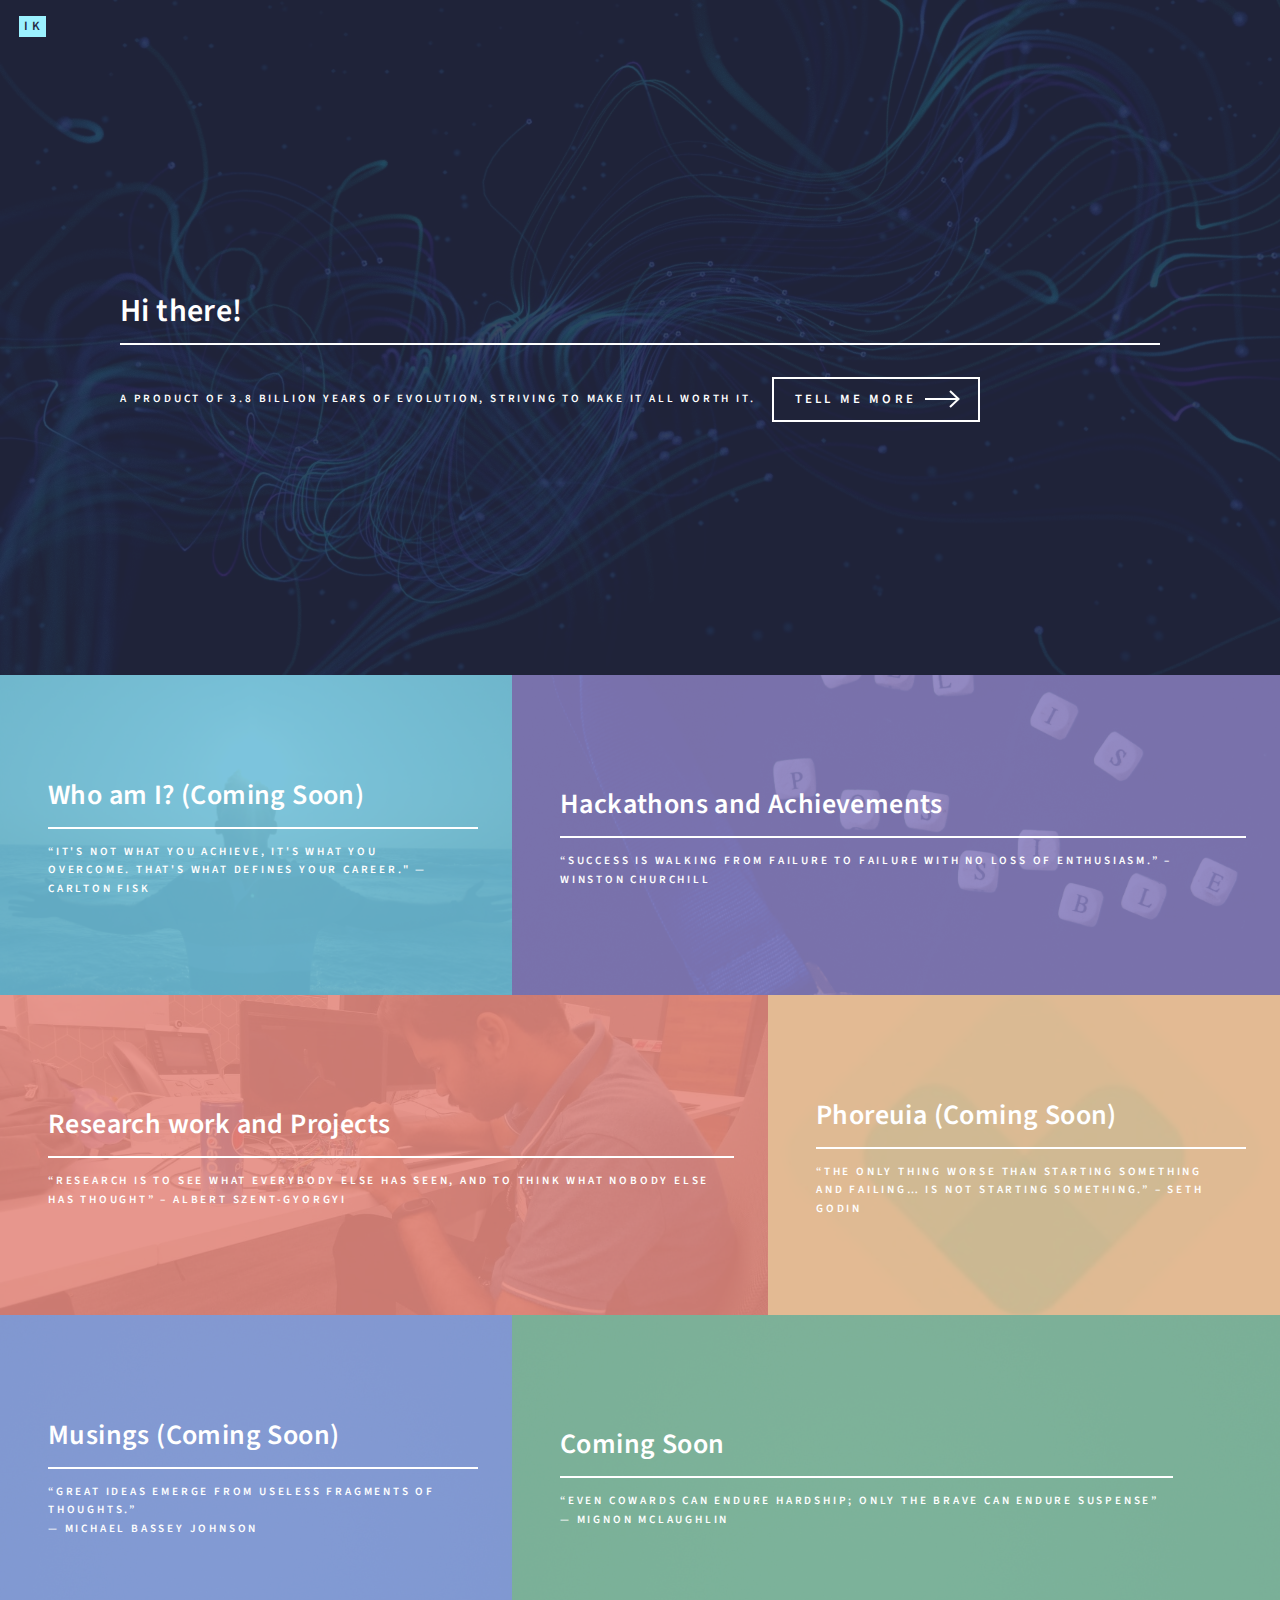
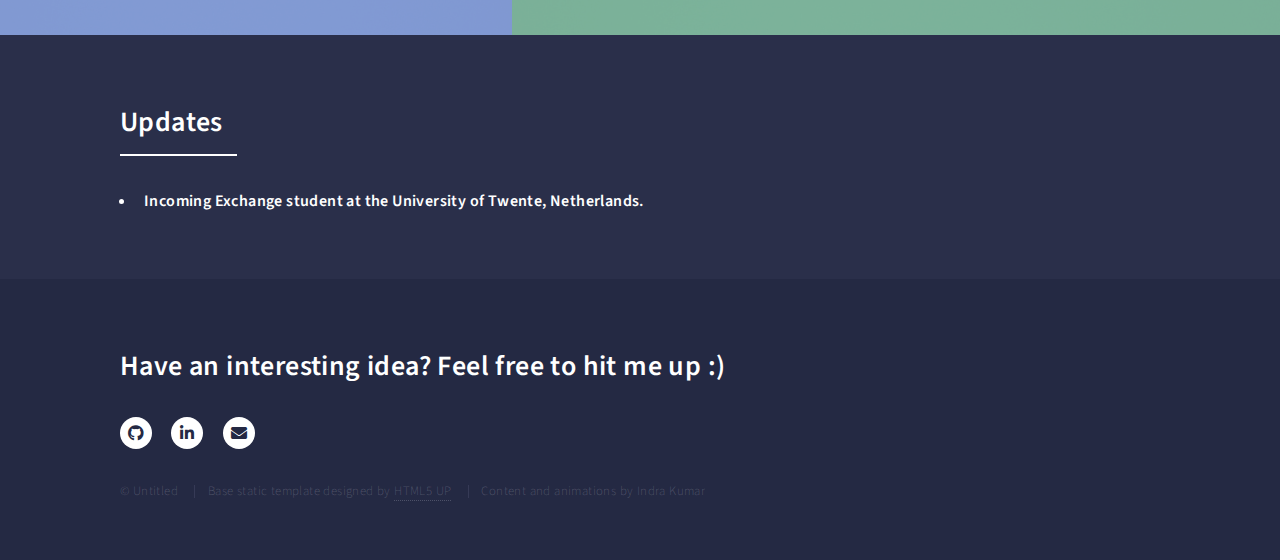
==== index.html @ 72bbc389 "test" ====
<!DOCTYPE HTML>
<!--
	Forty by HTML5 UP
	html5up.net | @ajlkn
	Free for personal and commercial use under the CCA 3.0 license (html5up.net/license)
-->
<html>

<head><!-- Global site tag (gtag.js) - Google Analytics -->
	<script async src="https://www.googletagmanager.com/gtag/js?id=G-6YKSWSK0YE"></script>
	<script>
	  window.dataLayer = window.dataLayer || [];
	  function gtag(){dataLayer.push(arguments);}
	  gtag('js', new Date());
	
	  gtag('config', 'G-6YKSWSK0YE');
	</script>
	<title>Indra Kumar</title>
	<meta charset="utf-8" />
	<meta name="viewport" content="width=device-width, initial-scale=1, user-scalable=no" />
	<link rel="stylesheet" href="assets/css/main.css" />
	<noscript>
		<link rel="stylesheet" href="assets/css/noscript.css" /></noscript>

</head>

<body class="is-preload">


	<!-- Wrapper -->
	<div id="wrapper">

		<!-- Header -->
		<header id="header" class="alt">
			<a href="index.html" class="logo"><strong>IK</strong></a>

		</header>
				<section id="banner" class="major">
					<div class="inner">
						<header class="major"><div>								
							<span class="type" style="font-size: xx-large;"></span>
							<span style="visibility:hidden;">|</span>

						</div>
						</header>
						<div class="content">
<span class="image">
						<img src="images/neural.jpg" alt="" style="  display: block;
  margin-left: auto;
  margin-right: auto;
  width: 50%;" />
					</span>
							<p>A product of 3.8 billion years of evolution, striving to make it all worth it.</p>
							<ul class="actions">
								<li><a href="#one" class="button next scrolly">Tell me more</a></li>
							</ul>
						</div>
					</div>
				</section>

		<!-- Main -->
		<div id="main">

			<!-- One -->
			<section id="one" class="tiles">
				<article>
					<span class="image">
						<img src="images/who.jpg" alt="" />
					</span>
					<header class="major">
						<h3><a href="" class="link">Who am I? (Coming Soon)</a></h3>
						<p> “It's not what you achieve, it's what you overcome. That's what defines your career." —
							Carlton Fisk</p>
					</header>
				</article>
		
				<article>
					<span class="image">
						<img src="images/hackathons.jpg" alt="" />
					</span>
					<header class="major">
						<h3><a href="hackathons.html" class="link">Hackathons and Achievements</a></h3>
						<p>“Success is walking from failure to failure with no loss of enthusiasm.” – Winston Churchill</p>
					</header>
				</article>
				<article>
					<span class="image">
						<img src="images/project.jpg" alt="" />
					</span>
					<header class="major">
						<h3><a href="research.html" class="link">Research work and Projects</a></h3>
						<p>“Research is to see what everybody else has seen, and to think what nobody else has thought”
							– Albert Szent-Gyorgyi </p>
					</header>
				</article>
				<article>
					<span class="image">
						<img src="images/phoreuia.jpg" alt="" />
					</span>
					<header class="major">
						<h3><a href="" class="link">Phoreuia (Coming Soon)</a></h3>
						<p>“The only thing worse than starting something and failing… is not starting something.” – Seth
							Godin</p>
					</header>
				</article>
				<article>
					<span class="image">
						<img src="images/pic06.jpg" alt="" />
					</span>
					<header class="major">
						<h3><a href="" class="link">Musings (Coming Soon)</a></h3>
						<p>“Great ideas emerge from useless fragments of thoughts.”
							<br> ― Michael Bassey Johnson</p>
					</header>
				</article>
				<article>
					<span class="image">
						<img src="images/pic06.jpg" alt="" />
					</span>
					<header class="major">
						<h3><a href="" class="link">Coming Soon</a></h3>
						<p>“Even cowards can endure hardship; only the brave can endure suspense”
							<br> ― Mignon McLaughlin</p>
					</header>
				</article>
			</section>

			<!-- Two -->
			<section id="two">
				<div class="inner">
					<header class="major">
						<h2>Updates</h2>
					</header>
					<ul>
<li> <b>Incoming Exchange student at the University of Twente, Netherlands.</b></li>
</ul>
					
				</div>
			</section>

		</div>

		<footer id="footer">

			<div class="inner">
				<h2>Have an interesting idea? Feel free to hit me up :)</h2>

				<ul class="icons">
					<li><a href="https://github.com/Indra24710" class="icon brands alt fa-github"><span
								class="label">GitHub</span></a></li>
					<li><a href="https://www.linkedin.com/in/indra-kumar-97a16b171"
							class="icon brands alt fa-linkedin-in"><span class="label">LinkedIn</span></a></li>
					<li><a href="mailto: indra.kumar.v.11@gmail.com"
						class="icon solid alt fa-envelope"><span class="label">Mail</span></a></li>
				</ul>
				<ul class="copyright">
					<li>&copy; Untitled</li>
					<li>Base static template designed by <a href="https://html5up.net/forty">HTML5 UP</a></li>
					<li>Content and animations by Indra Kumar</li>
				</ul>
			</div>
		</footer>
	</div>

	<!-- Scripts -->
	<script src="assets/js/jquery.min.js"></script>
	<script src="assets/js/jquery.scrolly.min.js"></script>
	<script src="assets/js/jquery.scrollex.min.js"></script>
	<script src="assets/js/browser.min.js"></script>
	<script src="assets/js/breakpoints.min.js"></script>
	<script src="assets/js/util.js"></script>
	<script src="assets/js/main.js"></script>
	<script src="typed.js-master/lib/typed.js"></script>
	<script>
		var typed = new Typed('.type', {
			strings: ['Hi there!', 'I am Indra Kumar','Welcome to my little corner on the internet'],
			typeSpeed: 50,
			backSpeed: 50,
			loop: true,
			loopCount: Infinity,
			smartBackspace: true,
			startDelay: 0,
			showCursor: false





		});
	</script>

</body>

</html>
---- assets/css/main.css ----
@import url(fontawesome-all.min.css);
@import url("https://fonts.googleapis.com/css?family=Source+Sans+Pro:300,300italic,600,600italic");

/*
	Forty by HTML5 UP
	html5up.net | @ajlkn
	Free for personal and commercial use under the CCA 3.0 license (html5up.net/license)
*/

html, body, div, span, applet, object,
iframe, h1, h2, h3, h4, h5, h6, p, blockquote,
pre, a, abbr, acronym, address, big, cite,
code, del, dfn, em, img, ins, kbd, q, s, samp,
small, strike, strong, sub, sup, tt, var, b,
u, i, center, dl, dt, dd, ol, ul, li, fieldset,
form, label, legend, table, caption, tbody,
tfoot, thead, tr, th, td, article, aside,
canvas, details, embed, figure, figcaption,
footer, header, hgroup, menu, nav, output, ruby,
section, summary, time, mark, audio, video {
	margin: 0;
	padding: 0;
	border: 0;
	font-size: 100%;
	font: inherit;
	vertical-align: baseline;}

article, aside, details, figcaption, figure,
footer, header, hgroup, menu, nav, section {
	display: block;}

body {
	line-height: 1;
}

ol, ul {
	list-style: none;
}

blockquote, q {
	quotes: none;
}

	blockquote:before, blockquote:after, q:before, q:after {
		content: '';
		content: none;
	}

table {
	border-collapse: collapse;
	border-spacing: 0;
}

body {
	-webkit-text-size-adjust: none;
}

mark {
	background-color: transparent;
	color: inherit;
}

input::-moz-focus-inner {
	border: 0;
	padding: 0;
}

input, select, textarea {
	-moz-appearance: none;
	-webkit-appearance: none;
	-ms-appearance: none;
	appearance: none;
}

/* Basic */

	@-ms-viewport {
		width: device-width;
	}

	body {
		-ms-overflow-style: scrollbar;
	}

	@media screen and (max-width: 480px) {

		html, body {
			min-width: 320px;
		}

	}

	html {
		box-sizing: border-box;
	}

	*, *:before, *:after {
		box-sizing: inherit;
	}

	body {
		background: #242943;
	}

		body.is-preload *, body.is-preload *:before, body.is-preload *:after {
			-moz-animation: none !important;
			-webkit-animation: none !important;
			-ms-animation: none !important;
			animation: none !important;
			-moz-transition: none !important;
			-webkit-transition: none !important;
			-ms-transition: none !important;
			transition: none !important;
		}

/* Type */

	body, input, select, textarea {
		color: #ffffff;
		font-family: "Source Sans Pro", Helvetica, sans-serif;
		font-size: 17pt;
		font-weight: 300;
		letter-spacing: 0.025em;
		line-height: 1.65;
	}

		@media screen and (max-width: 1680px) {

			body, input, select, textarea {
				font-size: 14pt;
			}

		}

		@media screen and (max-width: 1280px) {

			body, input, select, textarea {
				font-size: 12pt;
			}

		}

		@media screen and (max-width: 360px) {

			body, input, select, textarea {
				font-size: 11pt;
			}

		}

	a {
		-moz-transition: color 0.2s ease-in-out, border-bottom-color 0.2s ease-in-out;
		-webkit-transition: color 0.2s ease-in-out, border-bottom-color 0.2s ease-in-out;
		-ms-transition: color 0.2s ease-in-out, border-bottom-color 0.2s ease-in-out;
		transition: color 0.2s ease-in-out, border-bottom-color 0.2s ease-in-out;
		border-bottom: dotted 1px;
		color: inherit;
		text-decoration: none;
	}

		a:hover {
			border-bottom-color: transparent;
			color: #9bf1ff !important;
		}

		a:active {
			color: #53e3fb !important;
		}

	strong, b {
		color: #ffffff;
		font-weight: 600;
	}

	em, i {
		font-style: italic;
	}

	p {
		margin: 0 0 2em 0;
	}

	h1, h2, h3, h4, h5, h6,span{
		color: #ffffff;
		font-weight: 600;
		line-height: 1.65;
		margin: 0 0 1em 0;
	}

		h1 a, h2 a, h3 a, h4 a, h5 a, h6 a {
			color: inherit;
			border-bottom: 0;
		}

	h1 {
		font-size: 2.5em;
	}

	h2 {
		font-size: 1.75em;
	}

	h3 {
		font-size: 1.35em;
	}

	h4 {
		font-size: 1.1em;
	}

	h5 {
		font-size: 0.9em;
	}

	h6 {
		font-size: 0.7em;
	}

	@media screen and (max-width: 736px) {

		h1 {
			font-size: 2em;
		}

		h2 {
			font-size: 1.5em;
		}

		h3 {
			font-size: 1.25em;
		}

	}

	sub {
		font-size: 0.8em;
		position: relative;
		top: 0.5em;
	}

	sup {
		font-size: 0.8em;
		position: relative;
		top: -0.5em;
	}

	blockquote {
		border-left: solid 4px rgba(212, 212, 255, 0.1);
		font-style: italic;
		margin: 0 0 2em 0;
		padding: 0.5em 0 0.5em 2em;
	}

	code {
		background: rgba(212, 212, 255, 0.035);
		font-family: "Courier New", monospace;
		font-size: 0.9em;
		margin: 0 0.25em;
		padding: 0.25em 0.65em;
	}

	pre {
		-webkit-overflow-scrolling: touch;
		font-family: "Courier New", monospace;
		font-size: 0.9em;
		margin: 0 0 2em 0;
	}

		pre code {
			display: block;
			line-height: 1.75;
			padding: 1em 1.5em;
			overflow-x: auto;
		}

	hr {
		border: 0;
		border-bottom: solid 1px rgba(212, 212, 255, 0.1);
		margin: 2em 0;
	}

		hr.major {
			margin: 3em 0;
		}

	.align-left {
		text-align: left;
	}

	.align-center {
		text-align: center;
	}

	.align-right {
		text-align: right;
	}

/* Row */

	.row {
		display: flex;
		flex-wrap: wrap;
		box-sizing: border-box;
		align-items: stretch;
	}

		.row > * {
			box-sizing: border-box;
		}

		.row.gtr-uniform > * > :last-child {
			margin-bottom: 0;
		}

		.row.aln-left {
			justify-content: flex-start;
		}

		.row.aln-center {
			justify-content: center;
		}

		.row.aln-right {
			justify-content: flex-end;
		}

		.row.aln-top {
			align-items: flex-start;
		}

		.row.aln-middle {
			align-items: center;
		}

		.row.aln-bottom {
			align-items: flex-end;
		}

		.row > .imp {
			order: -1;
		}

		.row > .col-1 {
			width: 8.33333%;
		}

		.row > .off-1 {
			margin-left: 8.33333%;
		}

		.row > .col-2 {
			width: 16.66667%;
		}

		.row > .off-2 {
			margin-left: 16.66667%;
		}

		.row > .col-3 {
			width: 25%;
		}

		.row > .off-3 {
			margin-left: 25%;
		}

		.row > .col-4 {
			width: 33.33333%;
		}

		.row > .off-4 {
			margin-left: 33.33333%;
		}

		.row > .col-5 {
			width: 41.66667%;
		}

		.row > .off-5 {
			margin-left: 41.66667%;
		}

		.row > .col-6 {
			width: 50%;
		}

		.row > .off-6 {
			margin-left: 50%;
		}

		.row > .col-7 {
			width: 58.33333%;
		}

		.row > .off-7 {
			margin-left: 58.33333%;
		}

		.row > .col-8 {
			width: 66.66667%;
		}

		.row > .off-8 {
			margin-left: 66.66667%;
		}

		.row > .col-9 {
			width: 75%;
		}

		.row > .off-9 {
			margin-left: 75%;
		}

		.row > .col-10 {
			width: 83.33333%;
		}

		.row > .off-10 {
			margin-left: 83.33333%;
		}

		.row > .col-11 {
			width: 91.66667%;
		}

		.row > .off-11 {
			margin-left: 91.66667%;
		}

		.row > .col-12 {
			width: 100%;
		}

		.row > .off-12 {
			margin-left: 100%;
		}

		.row.gtr-0 {
			margin-top: 0;
			margin-left: 0em;
		}

			.row.gtr-0 > * {
				padding: 0 0 0 0em;
			}

			.row.gtr-0.gtr-uniform {
				margin-top: 0em;
			}

				.row.gtr-0.gtr-uniform > * {
					padding-top: 0em;
				}

		.row.gtr-25 {
			margin-top: 0;
			margin-left: -0.5em;
		}

			.row.gtr-25 > * {
				padding: 0 0 0 0.5em;
			}

			.row.gtr-25.gtr-uniform {
				margin-top: -0.5em;
			}

				.row.gtr-25.gtr-uniform > * {
					padding-top: 0.5em;
				}

		.row.gtr-50 {
			margin-top: 0;
			margin-left: -1em;
		}

			.row.gtr-50 > * {
				padding: 0 0 0 1em;
			}

			.row.gtr-50.gtr-uniform {
				margin-top: -1em;
			}

				.row.gtr-50.gtr-uniform > * {
					padding-top: 1em;
				}

		.row {
			margin-top: 0;
			margin-left: -2em;
		}

			.row > * {
				padding: 0 0 0 2em;
			}

			.row.gtr-uniform {
				margin-top: -2em;
			}

				.row.gtr-uniform > * {
					padding-top: 2em;
				}

		.row.gtr-150 {
			margin-top: 0;
			margin-left: -3em;
		}

			.row.gtr-150 > * {
				padding: 0 0 0 3em;
			}

			.row.gtr-150.gtr-uniform {
				margin-top: -3em;
			}

				.row.gtr-150.gtr-uniform > * {
					padding-top: 3em;
				}

		.row.gtr-200 {
			margin-top: 0;
			margin-left: -4em;
		}

			.row.gtr-200 > * {
				padding: 0 0 0 4em;
			}

			.row.gtr-200.gtr-uniform {
				margin-top: -4em;
			}

				.row.gtr-200.gtr-uniform > * {
					padding-top: 4em;
				}

		@media screen and (max-width: 1680px) {

			.row {
				display: flex;
				flex-wrap: wrap;
				box-sizing: border-box;
				align-items: stretch;
			}

				.row > * {
					box-sizing: border-box;
				}

				.row.gtr-uniform > * > :last-child {
					margin-bottom: 0;
				}

				.row.aln-left {
					justify-content: flex-start;
				}

				.row.aln-center {
					justify-content: center;
				}

				.row.aln-right {
					justify-content: flex-end;
				}

				.row.aln-top {
					align-items: flex-start;
				}

				.row.aln-middle {
					align-items: center;
				}

				.row.aln-bottom {
					align-items: flex-end;
				}

				.row > .imp-xlarge {
					order: -1;
				}

				.row > .col-1-xlarge {
					width: 8.33333%;
				}

				.row > .off-1-xlarge {
					margin-left: 8.33333%;
				}

				.row > .col-2-xlarge {
					width: 16.66667%;
				}

				.row > .off-2-xlarge {
					margin-left: 16.66667%;
				}

				.row > .col-3-xlarge {
					width: 25%;
				}

				.row > .off-3-xlarge {
					margin-left: 25%;
				}

				.row > .col-4-xlarge {
					width: 33.33333%;
				}

				.row > .off-4-xlarge {
					margin-left: 33.33333%;
				}

				.row > .col-5-xlarge {
					width: 41.66667%;
				}

				.row > .off-5-xlarge {
					margin-left: 41.66667%;
				}

				.row > .col-6-xlarge {
					width: 50%;
				}

				.row > .off-6-xlarge {
					margin-left: 50%;
				}

				.row > .col-7-xlarge {
					width: 58.33333%;
				}

				.row > .off-7-xlarge {
					margin-left: 58.33333%;
				}

				.row > .col-8-xlarge {
					width: 66.66667%;
				}

				.row > .off-8-xlarge {
					margin-left: 66.66667%;
				}

				.row > .col-9-xlarge {
					width: 75%;
				}

				.row > .off-9-xlarge {
					margin-left: 75%;
				}

				.row > .col-10-xlarge {
					width: 83.33333%;
				}

				.row > .off-10-xlarge {
					margin-left: 83.33333%;
				}

				.row > .col-11-xlarge {
					width: 91.66667%;
				}

				.row > .off-11-xlarge {
					margin-left: 91.66667%;
				}

				.row > .col-12-xlarge {
					width: 100%;
				}

				.row > .off-12-xlarge {
					margin-left: 100%;
				}

				.row.gtr-0 {
					margin-top: 0;
					margin-left: 0em;
				}

					.row.gtr-0 > * {
						padding: 0 0 0 0em;
					}

					.row.gtr-0.gtr-uniform {
						margin-top: 0em;
					}

						.row.gtr-0.gtr-uniform > * {
							padding-top: 0em;
						}

				.row.gtr-25 {
					margin-top: 0;
					margin-left: -0.5em;
				}

					.row.gtr-25 > * {
						padding: 0 0 0 0.5em;
					}

					.row.gtr-25.gtr-uniform {
						margin-top: -0.5em;
					}

						.row.gtr-25.gtr-uniform > * {
							padding-top: 0.5em;
						}

				.row.gtr-50 {
					margin-top: 0;
					margin-left: -1em;
				}

					.row.gtr-50 > * {
						padding: 0 0 0 1em;
					}

					.row.gtr-50.gtr-uniform {
						margin-top: -1em;
					}

						.row.gtr-50.gtr-uniform > * {
							padding-top: 1em;
						}

				.row {
					margin-top: 0;
					margin-left: -2em;
				}

					.row > * {
						padding: 0 0 0 2em;
					}

					.row.gtr-uniform {
						margin-top: -2em;
					}

						.row.gtr-uniform > * {
							padding-top: 2em;
						}

				.row.gtr-150 {
					margin-top: 0;
					margin-left: -3em;
				}

					.row.gtr-150 > * {
						padding: 0 0 0 3em;
					}

					.row.gtr-150.gtr-uniform {
						margin-top: -3em;
					}

						.row.gtr-150.gtr-uniform > * {
							padding-top: 3em;
						}

				.row.gtr-200 {
					margin-top: 0;
					margin-left: -4em;
				}

					.row.gtr-200 > * {
						padding: 0 0 0 4em;
					}

					.row.gtr-200.gtr-uniform {
						margin-top: -4em;
					}

						.row.gtr-200.gtr-uniform > * {
							padding-top: 4em;
						}

		}

		@media screen and (max-width: 1280px) {

			.row {
				display: flex;
				flex-wrap: wrap;
				box-sizing: border-box;
				align-items: stretch;
			}

				.row > * {
					box-sizing: border-box;
				}

				.row.gtr-uniform > * > :last-child {
					margin-bottom: 0;
				}

				.row.aln-left {
					justify-content: flex-start;
				}

				.row.aln-center {
					justify-content: center;
				}

				.row.aln-right {
					justify-content: flex-end;
				}

				.row.aln-top {
					align-items: flex-start;
				}

				.row.aln-middle {
					align-items: center;
				}

				.row.aln-bottom {
					align-items: flex-end;
				}

				.row > .imp-large {
					order: -1;
				}

				.row > .col-1-large {
					width: 8.33333%;
				}

				.row > .off-1-large {
					margin-left: 8.33333%;
				}

				.row > .col-2-large {
					width: 16.66667%;
				}

				.row > .off-2-large {
					margin-left: 16.66667%;
				}

				.row > .col-3-large {
					width: 25%;
				}

				.row > .off-3-large {
					margin-left: 25%;
				}

				.row > .col-4-large {
					width: 33.33333%;
				}

				.row > .off-4-large {
					margin-left: 33.33333%;
				}

				.row > .col-5-large {
					width: 41.66667%;
				}

				.row > .off-5-large {
					margin-left: 41.66667%;
				}

				.row > .col-6-large {
					width: 50%;
				}

				.row > .off-6-large {
					margin-left: 50%;
				}

				.row > .col-7-large {
					width: 58.33333%;
				}

				.row > .off-7-large {
					margin-left: 58.33333%;
				}

				.row > .col-8-large {
					width: 66.66667%;
				}

				.row > .off-8-large {
					margin-left: 66.66667%;
				}

				.row > .col-9-large {
					width: 75%;
				}

				.row > .off-9-large {
					margin-left: 75%;
				}

				.row > .col-10-large {
					width: 83.33333%;
				}

				.row > .off-10-large {
					margin-left: 83.33333%;
				}

				.row > .col-11-large {
					width: 91.66667%;
				}

				.row > .off-11-large {
					margin-left: 91.66667%;
				}

				.row > .col-12-large {
					width: 100%;
				}

				.row > .off-12-large {
					margin-left: 100%;
				}

				.row.gtr-0 {
					margin-top: 0;
					margin-left: 0em;
				}

					.row.gtr-0 > * {
						padding: 0 0 0 0em;
					}

					.row.gtr-0.gtr-uniform {
						margin-top: 0em;
					}

						.row.gtr-0.gtr-uniform > * {
							padding-top: 0em;
						}

				.row.gtr-25 {
					margin-top: 0;
					margin-left: -0.375em;
				}

					.row.gtr-25 > * {
						padding: 0 0 0 0.375em;
					}

					.row.gtr-25.gtr-uniform {
						margin-top: -0.375em;
					}

						.row.gtr-25.gtr-uniform > * {
							padding-top: 0.375em;
						}

				.row.gtr-50 {
					margin-top: 0;
					margin-left: -0.75em;
				}

					.row.gtr-50 > * {
						padding: 0 0 0 0.75em;
					}

					.row.gtr-50.gtr-uniform {
						margin-top: -0.75em;
					}

						.row.gtr-50.gtr-uniform > * {
							padding-top: 0.75em;
						}

				.row {
					margin-top: 0;
					margin-left: -1.5em;
				}

					.row > * {
						padding: 0 0 0 1.5em;
					}

					.row.gtr-uniform {
						margin-top: -1.5em;
					}

						.row.gtr-uniform > * {
							padding-top: 1.5em;
						}

				.row.gtr-150 {
					margin-top: 0;
					margin-left: -2.25em;
				}

					.row.gtr-150 > * {
						padding: 0 0 0 2.25em;
					}

					.row.gtr-150.gtr-uniform {
						margin-top: -2.25em;
					}

						.row.gtr-150.gtr-uniform > * {
							padding-top: 2.25em;
						}

				.row.gtr-200 {
					margin-top: 0;
					margin-left: -3em;
				}

					.row.gtr-200 > * {
						padding: 0 0 0 3em;
					}

					.row.gtr-200.gtr-uniform {
						margin-top: -3em;
					}

						.row.gtr-200.gtr-uniform > * {
							padding-top: 3em;
						}

		}

		@media screen and (max-width: 980px) {

			.row {
				display: flex;
				flex-wrap: wrap;
				box-sizing: border-box;
				align-items: stretch;
			}

				.row > * {
					box-sizing: border-box;
				}

				.row.gtr-uniform > * > :last-child {
					margin-bottom: 0;
				}

				.row.aln-left {
					justify-content: flex-start;
				}

				.row.aln-center {
					justify-content: center;
				}

				.row.aln-right {
					justify-content: flex-end;
				}

				.row.aln-top {
					align-items: flex-start;
				}

				.row.aln-middle {
					align-items: center;
				}

				.row.aln-bottom {
					align-items: flex-end;
				}

				.row > .imp-medium {
					order: -1;
				}

				.row > .col-1-medium {
					width: 8.33333%;
				}

				.row > .off-1-medium {
					margin-left: 8.33333%;
				}

				.row > .col-2-medium {
					width: 16.66667%;
				}

				.row > .off-2-medium {
					margin-left: 16.66667%;
				}

				.row > .col-3-medium {
					width: 25%;
				}

				.row > .off-3-medium {
					margin-left: 25%;
				}

				.row > .col-4-medium {
					width: 33.33333%;
				}

				.row > .off-4-medium {
					margin-left: 33.33333%;
				}

				.row > .col-5-medium {
					width: 41.66667%;
				}

				.row > .off-5-medium {
					margin-left: 41.66667%;
				}

				.row > .col-6-medium {
					width: 50%;
				}

				.row > .off-6-medium {
					margin-left: 50%;
				}

				.row > .col-7-medium {
					width: 58.33333%;
				}

				.row > .off-7-medium {
					margin-left: 58.33333%;
				}

				.row > .col-8-medium {
					width: 66.66667%;
				}

				.row > .off-8-medium {
					margin-left: 66.66667%;
				}

				.row > .col-9-medium {
					width: 75%;
				}

				.row > .off-9-medium {
					margin-left: 75%;
				}

				.row > .col-10-medium {
					width: 83.33333%;
				}

				.row > .off-10-medium {
					margin-left: 83.33333%;
				}

				.row > .col-11-medium {
					width: 91.66667%;
				}

				.row > .off-11-medium {
					margin-left: 91.66667%;
				}

				.row > .col-12-medium {
					width: 100%;
				}

				.row > .off-12-medium {
					margin-left: 100%;
				}

				.row.gtr-0 {
					margin-top: 0;
					margin-left: 0em;
				}

					.row.gtr-0 > * {
						padding: 0 0 0 0em;
					}

					.row.gtr-0.gtr-uniform {
						margin-top: 0em;
					}

						.row.gtr-0.gtr-uniform > * {
							padding-top: 0em;
						}

				.row.gtr-25 {
					margin-top: 0;
					margin-left: -0.375em;
				}

					.row.gtr-25 > * {
						padding: 0 0 0 0.375em;
					}

					.row.gtr-25.gtr-uniform {
						margin-top: -0.375em;
					}

						.row.gtr-25.gtr-uniform > * {
							padding-top: 0.375em;
						}

				.row.gtr-50 {
					margin-top: 0;
					margin-left: -0.75em;
				}

					.row.gtr-50 > * {
						padding: 0 0 0 0.75em;
					}

					.row.gtr-50.gtr-uniform {
						margin-top: -0.75em;
					}

						.row.gtr-50.gtr-uniform > * {
							padding-top: 0.75em;
						}

				.row {
					margin-top: 0;
					margin-left: -1.5em;
				}

					.row > * {
						padding: 0 0 0 1.5em;
					}

					.row.gtr-uniform {
						margin-top: -1.5em;
					}

						.row.gtr-uniform > * {
							padding-top: 1.5em;
						}

				.row.gtr-150 {
					margin-top: 0;
					margin-left: -2.25em;
				}

					.row.gtr-150 > * {
						padding: 0 0 0 2.25em;
					}

					.row.gtr-150.gtr-uniform {
						margin-top: -2.25em;
					}

						.row.gtr-150.gtr-uniform > * {
							padding-top: 2.25em;
						}

				.row.gtr-200 {
					margin-top: 0;
					margin-left: -3em;
				}

					.row.gtr-200 > * {
						padding: 0 0 0 3em;
					}

					.row.gtr-200.gtr-uniform {
						margin-top: -3em;
					}

						.row.gtr-200.gtr-uniform > * {
							padding-top: 3em;
						}

		}

		@media screen and (max-width: 736px) {

			.row {
				display: flex;
				flex-wrap: wrap;
				box-sizing: border-box;
				align-items: stretch;
			}

				.row > * {
					box-sizing: border-box;
				}

				.row.gtr-uniform > * > :last-child {
					margin-bottom: 0;
				}

				.row.aln-left {
					justify-content: flex-start;
				}

				.row.aln-center {
					justify-content: center;
				}

				.row.aln-right {
					justify-content: flex-end;
				}

				.row.aln-top {
					align-items: flex-start;
				}

				.row.aln-middle {
					align-items: center;
				}

				.row.aln-bottom {
					align-items: flex-end;
				}

				.row > .imp-small {
					order: -1;
				}

				.row > .col-1-small {
					width: 8.33333%;
				}

				.row > .off-1-small {
					margin-left: 8.33333%;
				}

				.row > .col-2-small {
					width: 16.66667%;
				}

				.row > .off-2-small {
					margin-left: 16.66667%;
				}

				.row > .col-3-small {
					width: 25%;
				}

				.row > .off-3-small {
					margin-left: 25%;
				}

				.row > .col-4-small {
					width: 33.33333%;
				}

				.row > .off-4-small {
					margin-left: 33.33333%;
				}

				.row > .col-5-small {
					width: 41.66667%;
				}

				.row > .off-5-small {
					margin-left: 41.66667%;
				}

				.row > .col-6-small {
					width: 50%;
				}

				.row > .off-6-small {
					margin-left: 50%;
				}

				.row > .col-7-small {
					width: 58.33333%;
				}

				.row > .off-7-small {
					margin-left: 58.33333%;
				}

				.row > .col-8-small {
					width: 66.66667%;
				}

				.row > .off-8-small {
					margin-left: 66.66667%;
				}

				.row > .col-9-small {
					width: 75%;
				}

				.row > .off-9-small {
					margin-left: 75%;
				}

				.row > .col-10-small {
					width: 83.33333%;
				}

				.row > .off-10-small {
					margin-left: 83.33333%;
				}

				.row > .col-11-small {
					width: 91.66667%;
				}

				.row > .off-11-small {
					margin-left: 91.66667%;
				}

				.row > .col-12-small {
					width: 100%;
				}

				.row > .off-12-small {
					margin-left: 100%;
				}

				.row.gtr-0 {
					margin-top: 0;
					margin-left: 0em;
				}

					.row.gtr-0 > * {
						padding: 0 0 0 0em;
					}

					.row.gtr-0.gtr-uniform {
						margin-top: 0em;
					}

						.row.gtr-0.gtr-uniform > * {
							padding-top: 0em;
						}

				.row.gtr-25 {
					margin-top: 0;
					margin-left: -0.3125em;
				}

					.row.gtr-25 > * {
						padding: 0 0 0 0.3125em;
					}

					.row.gtr-25.gtr-uniform {
						margin-top: -0.3125em;
					}

						.row.gtr-25.gtr-uniform > * {
							padding-top: 0.3125em;
						}

				.row.gtr-50 {
					margin-top: 0;
					margin-left: -0.625em;
				}

					.row.gtr-50 > * {
						padding: 0 0 0 0.625em;
					}

					.row.gtr-50.gtr-uniform {
						margin-top: -0.625em;
					}

						.row.gtr-50.gtr-uniform > * {
							padding-top: 0.625em;
						}

				.row {
					margin-top: 0;
					margin-left: -1.25em;
				}

					.row > * {
						padding: 0 0 0 1.25em;
					}

					.row.gtr-uniform {
						margin-top: -1.25em;
					}

						.row.gtr-uniform > * {
							padding-top: 1.25em;
						}

				.row.gtr-150 {
					margin-top: 0;
					margin-left: -1.875em;
				}

					.row.gtr-150 > * {
						padding: 0 0 0 1.875em;
					}

					.row.gtr-150.gtr-uniform {
						margin-top: -1.875em;
					}

						.row.gtr-150.gtr-uniform > * {
							padding-top: 1.875em;
						}

				.row.gtr-200 {
					margin-top: 0;
					margin-left: -2.5em;
				}

					.row.gtr-200 > * {
						padding: 0 0 0 2.5em;
					}

					.row.gtr-200.gtr-uniform {
						margin-top: -2.5em;
					}

						.row.gtr-200.gtr-uniform > * {
							padding-top: 2.5em;
						}

		}

		@media screen and (max-width: 480px) {

			.row {
				display: flex;
				flex-wrap: wrap;
				box-sizing: border-box;
				align-items: stretch;
			}

				.row > * {
					box-sizing: border-box;
				}

				.row.gtr-uniform > * > :last-child {
					margin-bottom: 0;
				}

				.row.aln-left {
					justify-content: flex-start;
				}

				.row.aln-center {
					justify-content: center;
				}

				.row.aln-right {
					justify-content: flex-end;
				}

				.row.aln-top {
					align-items: flex-start;
				}

				.row.aln-middle {
					align-items: center;
				}

				.row.aln-bottom {
					align-items: flex-end;
				}

				.row > .imp-xsmall {
					order: -1;
				}

				.row > .col-1-xsmall {
					width: 8.33333%;
				}

				.row > .off-1-xsmall {
					margin-left: 8.33333%;
				}

				.row > .col-2-xsmall {
					width: 16.66667%;
				}

				.row > .off-2-xsmall {
					margin-left: 16.66667%;
				}

				.row > .col-3-xsmall {
					width: 25%;
				}

				.row > .off-3-xsmall {
					margin-left: 25%;
				}

				.row > .col-4-xsmall {
					width: 33.33333%;
				}

				.row > .off-4-xsmall {
					margin-left: 33.33333%;
				}

				.row > .col-5-xsmall {
					width: 41.66667%;
				}

				.row > .off-5-xsmall {
					margin-left: 41.66667%;
				}

				.row > .col-6-xsmall {
					width: 50%;
				}

				.row > .off-6-xsmall {
					margin-left: 50%;
				}

				.row > .col-7-xsmall {
					width: 58.33333%;
				}

				.row > .off-7-xsmall {
					margin-left: 58.33333%;
				}

				.row > .col-8-xsmall {
					width: 66.66667%;
				}

				.row > .off-8-xsmall {
					margin-left: 66.66667%;
				}

				.row > .col-9-xsmall {
					width: 75%;
				}

				.row > .off-9-xsmall {
					margin-left: 75%;
				}

				.row > .col-10-xsmall {
					width: 83.33333%;
				}

				.row > .off-10-xsmall {
					margin-left: 83.33333%;
				}

				.row > .col-11-xsmall {
					width: 91.66667%;
				}

				.row > .off-11-xsmall {
					margin-left: 91.66667%;
				}

				.row > .col-12-xsmall {
					width: 100%;
				}

				.row > .off-12-xsmall {
					margin-left: 100%;
				}

				.row.gtr-0 {
					margin-top: 0;
					margin-left: 0em;
				}

					.row.gtr-0 > * {
						padding: 0 0 0 0em;
					}

					.row.gtr-0.gtr-uniform {
						margin-top: 0em;
					}

						.row.gtr-0.gtr-uniform > * {
							padding-top: 0em;
						}

				.row.gtr-25 {
					margin-top: 0;
					margin-left: -0.3125em;
				}

					.row.gtr-25 > * {
						padding: 0 0 0 0.3125em;
					}

					.row.gtr-25.gtr-uniform {
						margin-top: -0.3125em;
					}

						.row.gtr-25.gtr-uniform > * {
							padding-top: 0.3125em;
						}

				.row.gtr-50 {
					margin-top: 0;
					margin-left: -0.625em;
				}

					.row.gtr-50 > * {
						padding: 0 0 0 0.625em;
					}

					.row.gtr-50.gtr-uniform {
						margin-top: -0.625em;
					}

						.row.gtr-50.gtr-uniform > * {
							padding-top: 0.625em;
						}

				.row {
					margin-top: 0;
					margin-left: -1.25em;
				}

					.row > * {
						padding: 0 0 0 1.25em;
					}

					.row.gtr-uniform {
						margin-top: -1.25em;
					}

						.row.gtr-uniform > * {
							padding-top: 1.25em;
						}

				.row.gtr-150 {
					margin-top: 0;
					margin-left: -1.875em;
				}

					.row.gtr-150 > * {
						padding: 0 0 0 1.875em;
					}

					.row.gtr-150.gtr-uniform {
						margin-top: -1.875em;
					}

						.row.gtr-150.gtr-uniform > * {
							padding-top: 1.875em;
						}

				.row.gtr-200 {
					margin-top: 0;
					margin-left: -2.5em;
				}

					.row.gtr-200 > * {
						padding: 0 0 0 2.5em;
					}

					.row.gtr-200.gtr-uniform {
						margin-top: -2.5em;
					}

						.row.gtr-200.gtr-uniform > * {
							padding-top: 2.5em;
						}

		}

/* Section/Article */

	section.special, article.special {
		text-align: center;
	}

	header.major {
		width: -moz-max-content;
		width: -webkit-max-content;
		width: -ms-max-content;
		width: max-content;
		margin-bottom: 2em;
	}

		header.major > :first-child {
			margin-bottom: 0;
			width: calc(100% + 0.5em);
		}

			header.major > :first-child:after {
				content: '';
				background-color: #ffffff;
				display: block;
				height: 2px;
				margin: 0.325em 0 0.5em 0;
				width: 100%;
			}

		header.major > p {
			font-size: 0.7em;
			font-weight: 600;
			letter-spacing: 0.25em;
			margin-bottom: 0;
			text-transform: uppercase;
		}

		body.is-ie header.major > :first-child:after {
			max-width: 9em;
		}

		body.is-ie header.major > h1:after {
			max-width: 100% !important;
		}

	@media screen and (max-width: 736px) {

		header.major > p br {
			display: none;
		}

	}

/* Form */

	form {
		margin: 0 0 2em 0;
	}

		form > :last-child {
			margin-bottom: 0;
		}

		form > .fields {
			display: -moz-flex;
			display: -webkit-flex;
			display: -ms-flex;
			display: flex;
			-moz-flex-wrap: wrap;
			-webkit-flex-wrap: wrap;
			-ms-flex-wrap: wrap;
			flex-wrap: wrap;
			width: calc(100% + 3em);
			margin: -1.5em 0 2em -1.5em;
		}

			form > .fields > .field {
				-moz-flex-grow: 0;
				-webkit-flex-grow: 0;
				-ms-flex-grow: 0;
				flex-grow: 0;
				-moz-flex-shrink: 0;
				-webkit-flex-shrink: 0;
				-ms-flex-shrink: 0;
				flex-shrink: 0;
				padding: 1.5em 0 0 1.5em;
				width: calc(100% - 1.5em);
			}

				form > .fields > .field.half {
					width: calc(50% - 0.75em);
				}

				form > .fields > .field.third {
					width: calc(100%/3 - 0.5em);
				}

				form > .fields > .field.quarter {
					width: calc(25% - 0.375em);
				}

		@media screen and (max-width: 480px) {

			form > .fields {
				width: calc(100% + 3em);
				margin: -1.5em 0 2em -1.5em;
			}

				form > .fields > .field {
					padding: 1.5em 0 0 1.5em;
					width: calc(100% - 1.5em);
				}

					form > .fields > .field.half {
						width: calc(100% - 1.5em);
					}

					form > .fields > .field.third {
						width: calc(100% - 1.5em);
					}

					form > .fields > .field.quarter {
						width: calc(100% - 1.5em);
					}

		}

	label {
		color: #ffffff;
		display: block;
		font-size: 0.8em;
		font-weight: 600;
		letter-spacing: 0.25em;
		margin: 0 0 1em 0;
		text-transform: uppercase;
	}

	input[type="text"],
	input[type="password"],
	input[type="email"],
	input[type="tel"],
	input[type="search"],
	input[type="url"],
	select,
	textarea {
		-moz-appearance: none;
		-webkit-appearance: none;
		-ms-appearance: none;
		appearance: none;
		background: rgba(212, 212, 255, 0.035);
		border: none;
		border-radius: 0;
		color: inherit;
		display: block;
		outline: 0;
		padding: 0 1em;
		text-decoration: none;
		width: 100%;
	}

		input[type="text"]:invalid,
		input[type="password"]:invalid,
		input[type="email"]:invalid,
		input[type="tel"]:invalid,
		input[type="search"]:invalid,
		input[type="url"]:invalid,
		select:invalid,
		textarea:invalid {
			box-shadow: none;
		}

		input[type="text"]:focus,
		input[type="password"]:focus,
		input[type="email"]:focus,
		input[type="tel"]:focus,
		input[type="search"]:focus,
		input[type="url"]:focus,
		select:focus,
		textarea:focus {
			border-color: #9bf1ff;
			box-shadow: 0 0 0 2px #9bf1ff;
		}

	select {
		background-image: url("data:image/svg+xml;charset=utf8,%3Csvg xmlns='http://www.w3.org/2000/svg' width='40' height='40' preserveAspectRatio='none' viewBox='0 0 40 40'%3E%3Cpath d='M9.4,12.3l10.4,10.4l10.4-10.4c0.2-0.2,0.5-0.4,0.9-0.4c0.3,0,0.6,0.1,0.9,0.4l3.3,3.3c0.2,0.2,0.4,0.5,0.4,0.9 c0,0.4-0.1,0.6-0.4,0.9L20.7,31.9c-0.2,0.2-0.5,0.4-0.9,0.4c-0.3,0-0.6-0.1-0.9-0.4L4.3,17.3c-0.2-0.2-0.4-0.5-0.4-0.9 c0-0.4,0.1-0.6,0.4-0.9l3.3-3.3c0.2-0.2,0.5-0.4,0.9-0.4S9.1,12.1,9.4,12.3z' fill='rgba(212, 212, 255, 0.1)' /%3E%3C/svg%3E");
		background-size: 1.25rem;
		background-repeat: no-repeat;
		background-position: calc(100% - 1rem) center;
		height: 2.75em;
		padding-right: 2.75em;
		text-overflow: ellipsis;
	}

		select option {
			color: #ffffff;
			background: #242943;
		}

		select:focus::-ms-value {
			background-color: transparent;
		}

		select::-ms-expand {
			display: none;
		}

	input[type="text"],
	input[type="password"],
	input[type="email"],
	input[type="tel"],
	input[type="search"],
	input[type="url"],
	select {
		height: 2.75em;
	}

	textarea {
		padding: 0.75em 1em;
	}

	input[type="checkbox"],
	input[type="radio"] {
		-moz-appearance: none;
		-webkit-appearance: none;
		-ms-appearance: none;
		appearance: none;
		display: block;
		float: left;
		margin-right: -2em;
		opacity: 0;
		width: 1em;
		z-index: -1;
	}

		input[type="checkbox"] + label,
		input[type="radio"] + label {
			text-decoration: none;
			color: #ffffff;
			cursor: pointer;
			display: inline-block;
			font-weight: 300;
			padding-left: 2.65em;
			padding-right: 0.75em;
			position: relative;
		}

			input[type="checkbox"] + label:before,
			input[type="radio"] + label:before {
				-moz-osx-font-smoothing: grayscale;
				-webkit-font-smoothing: antialiased;
				display: inline-block;
				font-style: normal;
				font-variant: normal;
				text-rendering: auto;
				line-height: 1;
				text-transform: none !important;
				font-family: 'Font Awesome 5 Free';
				font-weight: 900;
			}

			input[type="checkbox"] + label:before,
			input[type="radio"] + label:before {
				background: rgba(212, 212, 255, 0.035);
				content: '';
				display: inline-block;
				font-size: 0.8em;
				height: 2.0625em;
				left: 0;
				letter-spacing: 0;
				line-height: 2.0625em;
				position: absolute;
				text-align: center;
				top: 0;
				width: 2.0625em;
			}

		input[type="checkbox"]:checked + label:before,
		input[type="radio"]:checked + label:before {
			background: #ffffff;
			border-color: #9bf1ff;
			content: '\f00c';
			color: #242943;
		}

		input[type="checkbox"]:focus + label:before,
		input[type="radio"]:focus + label:before {
			box-shadow: 0 0 0 2px #9bf1ff;
		}

	input[type="radio"] + label:before {
		border-radius: 100%;
	}

	::-webkit-input-placeholder {
		color: rgba(244, 244, 255, 0.2) !important;
		opacity: 1.0;
	}

	:-moz-placeholder {
		color: rgba(244, 244, 255, 0.2) !important;
		opacity: 1.0;
	}

	::-moz-placeholder {
		color: rgba(244, 244, 255, 0.2) !important;
		opacity: 1.0;
	}

	:-ms-input-placeholder {
		color: rgba(244, 244, 255, 0.2) !important;
		opacity: 1.0;
	}

/* Box */

	.box {
		border: solid 1px rgba(212, 212, 255, 0.1);
		margin-bottom: 2em;
		padding: 1.5em;
	}

		.box > :last-child,
		.box > :last-child > :last-child,
		.box > :last-child > :last-child > :last-child {
			margin-bottom: 0;
		}

		.box.alt {
			border: 0;
			border-radius: 0;
			padding: 0;
		}

/* Icon */

	.icon {
		text-decoration: none;
		border-bottom: none;
		position: relative;
	}

		.icon:before {
			-moz-osx-font-smoothing: grayscale;
			-webkit-font-smoothing: antialiased;
			display: inline-block;
			font-style: normal;
			font-variant: normal;
			text-rendering: auto;
			line-height: 1;
			text-transform: none !important;
			font-family: 'Font Awesome 5 Free';
			font-weight: 400;
		}

		.icon > .label {
			display: none;
		}

		.icon:before {
			line-height: inherit;
		}

		.icon.solid:before {
			font-weight: 900;
		}

		.icon.brands:before {
			font-family: 'Font Awesome 5 Brands';
		}

		.icon.alt:before {
			background-color: #ffffff;
			border-radius: 100%;
			color: #242943;
			display: inline-block;
			height: 2em;
			line-height: 2em;
			text-align: center;
			width: 2em;
		}

	a.icon.alt:before {
		-moz-transition: background-color 0.2s ease-in-out;
		-webkit-transition: background-color 0.2s ease-in-out;
		-ms-transition: background-color 0.2s ease-in-out;
		transition: background-color 0.2s ease-in-out;
	}

	a.icon.alt:hover:before {
		background-color: #6fc3df;
	}

	a.icon.alt:active:before {
		background-color: #37a6cb;
	}

/* Image */

	.image {
		border: 0;
		display: inline-block;
		position: relative;
	}

		.image img {
			display: block;
		}

		.image.left, .image.right {
			max-width: 30%;
		}

			.image.left img, .image.right img {
				width: 100%;
			}

		.image.left {
			float: left;
			margin: 0 1.5em 1.25em 0;
			top: 0.25em;
		}

		.image.right {
			float: right;
			margin: 0 0 1.25em 1.5em;
			top: 0.25em;
		}

		.image.fit {
			display: block;
			margin: 0 0 2em 0;
			width: 100%;
		}

			.image.fit img {
				width: 100%;
			}

		.image.main {
			display: block;
			margin: 2.5em 0;
			width: 100%;
		}

			.image.main img {
				width: 100%;
			}

			@media screen and (max-width: 736px) {

				.image.main {
					margin: 1.5em 0;
				}

			}

/* List */

	ol {
		list-style: decimal;
		margin: 0 0 2em 0;
		padding-left: 1.25em;
	}

		ol li {
			padding-left: 0.25em;
		}

	ul {
		list-style: disc;
		margin: 0 0 2em 0;
		padding-left: 1em;
	}

		ul li {
			padding-left: 0.5em;
		}

		ul.alt {
			list-style: none;
			padding-left: 0;
		}

			ul.alt li {
				border-top: solid 1px rgba(212, 212, 255, 0.1);
				padding: 0.5em 0;
			}

				ul.alt li:first-child {
					border-top: 0;
					padding-top: 0;
				}

	dl {
		margin: 0 0 2em 0;
	}

		dl dt {
			display: block;
			font-weight: 600;
			margin: 0 0 1em 0;
		}

		dl dd {
			margin-left: 2em;
		}

/* Actions */

	ul.actions {
		display: -moz-flex;
		display: -webkit-flex;
		display: -ms-flex;
		display: flex;
		cursor: default;
		list-style: none;
		margin-left: -1em;
		padding-left: 0;
	}

		ul.actions li {
			padding: 0 0 0 1em;
			vertical-align: middle;
		}

		ul.actions.special {
			-moz-justify-content: center;
			-webkit-justify-content: center;
			-ms-justify-content: center;
			justify-content: center;
			width: 100%;
			margin-left: 0;
		}

			ul.actions.special li:first-child {
				padding-left: 0;
			}

		ul.actions.stacked {
			-moz-flex-direction: column;
			-webkit-flex-direction: column;
			-ms-flex-direction: column;
			flex-direction: column;
			margin-left: 0;
		}

			ul.actions.stacked li {
				padding: 1.3em 0 0 0;
			}

				ul.actions.stacked li:first-child {
					padding-top: 0;
				}

		ul.actions.fit {
			width: calc(100% + 1em);
		}

			ul.actions.fit li {
				-moz-flex-grow: 1;
				-webkit-flex-grow: 1;
				-ms-flex-grow: 1;
				flex-grow: 1;
				-moz-flex-shrink: 1;
				-webkit-flex-shrink: 1;
				-ms-flex-shrink: 1;
				flex-shrink: 1;
				width: 100%;
			}

				ul.actions.fit li > * {
					width: 100%;
				}

			ul.actions.fit.stacked {
				width: 100%;
			}

/* Icons */

	ul.icons {
		cursor: default;
		list-style: none;
		padding-left: 0;
	}

		ul.icons li {
			display: inline-block;
			padding: 0 1em 0 0;
		}

			ul.icons li:last-child {
				padding-right: 0;
			}

		@media screen and (max-width: 736px) {

			ul.icons li {
				padding: 0 0.75em 0 0;
			}

		}

/* Pagination */

	ul.pagination {
		cursor: default;
		list-style: none;
		padding-left: 0;
	}

		ul.pagination li {
			display: inline-block;
			padding-left: 0;
			vertical-align: middle;
		}

			ul.pagination li > .page {
				-moz-transition: background-color 0.2s ease-in-out, color 0.2s ease-in-out;
				-webkit-transition: background-color 0.2s ease-in-out, color 0.2s ease-in-out;
				-ms-transition: background-color 0.2s ease-in-out, color 0.2s ease-in-out;
				transition: background-color 0.2s ease-in-out, color 0.2s ease-in-out;
				border-bottom: 0;
				display: inline-block;
				font-size: 0.8em;
				font-weight: 600;
				height: 1.5em;
				line-height: 1.5em;
				margin: 0 0.125em;
				min-width: 1.5em;
				padding: 0 0.5em;
				text-align: center;
			}

				ul.pagination li > .page.active {
					background-color: #ffffff;
					color: #242943;
				}

					ul.pagination li > .page.active:hover {
						background-color: #9bf1ff;
						color: #242943 !important;
					}

					ul.pagination li > .page.active:active {
						background-color: #53e3fb;
					}

			ul.pagination li:first-child {
				padding-right: 0.75em;
			}

			ul.pagination li:last-child {
				padding-left: 0.75em;
			}

		@media screen and (max-width: 480px) {

			ul.pagination li:nth-child(n+2):nth-last-child(n+2) {
				display: none;
			}

			ul.pagination li:first-child {
				padding-right: 0;
			}

		}

/* Table */

	.table-wrapper {
		-webkit-overflow-scrolling: touch;
		overflow-x: auto;
	}

	table {
		margin: 0 0 2em 0;
		width: 100%;
	}

		table tbody tr {
			border: solid 1px rgba(212, 212, 255, 0.1);
			border-left: 0;
			border-right: 0;
		}

			table tbody tr:nth-child(2n + 1) {
				background-color: rgba(212, 212, 255, 0.035);
			}

		table td {
			padding: 0.75em 0.75em;
		}

		table th {
			color: #ffffff;
			font-size: 0.9em;
			font-weight: 600;
			padding: 0 0.75em 0.75em 0.75em;
			text-align: left;
		}

		table thead {
			border-bottom: solid 2px rgba(212, 212, 255, 0.1);
		}

		table tfoot {
			border-top: solid 2px rgba(212, 212, 255, 0.1);
		}

		table.alt {
			border-collapse: separate;
		}

			table.alt tbody tr td {
				border: solid 1px rgba(212, 212, 255, 0.1);
				border-left-width: 0;
				border-top-width: 0;
			}

				table.alt tbody tr td:first-child {
					border-left-width: 1px;
				}

			table.alt tbody tr:first-child td {
				border-top-width: 1px;
			}

			table.alt thead {
				border-bottom: 0;
			}

			table.alt tfoot {
				border-top: 0;
			}

/* Button */

	input[type="submit"],
	input[type="reset"],
	input[type="button"],
	button,
	.button {
		-moz-appearance: none;
		-webkit-appearance: none;
		-ms-appearance: none;
		appearance: none;
		-moz-transition: background-color 0.2s ease-in-out, box-shadow 0.2s ease-in-out, color 0.2s ease-in-out;
		-webkit-transition: background-color 0.2s ease-in-out, box-shadow 0.2s ease-in-out, color 0.2s ease-in-out;
		-ms-transition: background-color 0.2s ease-in-out, box-shadow 0.2s ease-in-out, color 0.2s ease-in-out;
		transition: background-color 0.2s ease-in-out, box-shadow 0.2s ease-in-out, color 0.2s ease-in-out;
		background-color: transparent;
		border: 0;
		border-radius: 0;
		box-shadow: inset 0 0 0 2px #ffffff;
		color: #ffffff;
		cursor: pointer;
		display: inline-block;
		font-size: 0.8em;
		font-weight: 600;
		height: 3.5em;
		letter-spacing: 0.25em;
		line-height: 3.5em;
		padding: 0 1.75em;
		text-align: center;
		text-decoration: none;
		text-transform: uppercase;
		white-space: nowrap;
	}

		input[type="submit"]:hover, input[type="submit"]:active,
		input[type="reset"]:hover,
		input[type="reset"]:active,
		input[type="button"]:hover,
		input[type="button"]:active,
		button:hover,
		button:active,
		.button:hover,
		.button:active {
			box-shadow: inset 0 0 0 2px #9bf1ff;
			color: #9bf1ff;
		}

		input[type="submit"]:active,
		input[type="reset"]:active,
		input[type="button"]:active,
		button:active,
		.button:active {
			background-color: rgba(155, 241, 255, 0.1);
			box-shadow: inset 0 0 0 2px #53e3fb;
			color: #53e3fb;
		}

		input[type="submit"].icon:before,
		input[type="reset"].icon:before,
		input[type="button"].icon:before,
		button.icon:before,
		.button.icon:before {
			margin-right: 0.5em;
		}

		input[type="submit"].fit,
		input[type="reset"].fit,
		input[type="button"].fit,
		button.fit,
		.button.fit {
			width: 100%;
		}

		input[type="submit"].small,
		input[type="reset"].small,
		input[type="button"].small,
		button.small,
		.button.small {
			font-size: 0.6em;
		}

		input[type="submit"].large,
		input[type="reset"].large,
		input[type="button"].large,
		button.large,
		.button.large {
			font-size: 1.25em;
			height: 3em;
			line-height: 3em;
		}

		input[type="submit"].next,
		input[type="reset"].next,
		input[type="button"].next,
		button.next,
		.button.next {
			padding-right: 4.5em;
			position: relative;
		}

			input[type="submit"].next:before, input[type="submit"].next:after,
			input[type="reset"].next:before,
			input[type="reset"].next:after,
			input[type="button"].next:before,
			input[type="button"].next:after,
			button.next:before,
			button.next:after,
			.button.next:before,
			.button.next:after {
				-moz-transition: opacity 0.2s ease-in-out;
				-webkit-transition: opacity 0.2s ease-in-out;
				-ms-transition: opacity 0.2s ease-in-out;
				transition: opacity 0.2s ease-in-out;
				background-position: center right;
				background-repeat: no-repeat;
				background-size: 36px 24px;
				content: '';
				display: block;
				height: 100%;
				position: absolute;
				right: 1.5em;
				top: 0;
				vertical-align: middle;
				width: 36px;
			}

			input[type="submit"].next:before,
			input[type="reset"].next:before,
			input[type="button"].next:before,
			button.next:before,
			.button.next:before {
				background-image: url("data:image/svg+xml;charset=utf8,%3Csvg xmlns='http://www.w3.org/2000/svg' xmlns:xlink='http://www.w3.org/1999/xlink' width='36px' height='24px' viewBox='0 0 36 24' zoomAndPan='disable'%3E%3Cstyle%3Eline %7B stroke: %23ffffff%3B stroke-width: 2px%3B %7D%3C/style%3E%3Cline x1='0' y1='12' x2='34' y2='12' /%3E%3Cline x1='25' y1='4' x2='34' y2='12.5' /%3E%3Cline x1='25' y1='20' x2='34' y2='11.5' /%3E%3C/svg%3E");
			}

			input[type="submit"].next:after,
			input[type="reset"].next:after,
			input[type="button"].next:after,
			button.next:after,
			.button.next:after {
				background-image: url("data:image/svg+xml;charset=utf8,%3Csvg xmlns='http://www.w3.org/2000/svg' xmlns:xlink='http://www.w3.org/1999/xlink' width='36px' height='24px' viewBox='0 0 36 24' zoomAndPan='disable'%3E%3Cstyle%3Eline %7B stroke: %239bf1ff%3B stroke-width: 2px%3B %7D%3C/style%3E%3Cline x1='0' y1='12' x2='34' y2='12' /%3E%3Cline x1='25' y1='4' x2='34' y2='12.5' /%3E%3Cline x1='25' y1='20' x2='34' y2='11.5' /%3E%3C/svg%3E");
				opacity: 0;
				z-index: 1;
			}

			input[type="submit"].next:hover:after, input[type="submit"].next:active:after,
			input[type="reset"].next:hover:after,
			input[type="reset"].next:active:after,
			input[type="button"].next:hover:after,
			input[type="button"].next:active:after,
			button.next:hover:after,
			button.next:active:after,
			.button.next:hover:after,
			.button.next:active:after {
				opacity: 1;
			}

			@media screen and (max-width: 1280px) {

				input[type="submit"].next,
				input[type="reset"].next,
				input[type="button"].next,
				button.next,
				.button.next {
					padding-right: 5em;
				}

			}

		input[type="submit"].primary,
		input[type="reset"].primary,
		input[type="button"].primary,
		button.primary,
		.button.primary {
			background-color: #ffffff;
			box-shadow: none;
			color: #242943;
		}

			input[type="submit"].primary:hover, input[type="submit"].primary:active,
			input[type="reset"].primary:hover,
			input[type="reset"].primary:active,
			input[type="button"].primary:hover,
			input[type="button"].primary:active,
			button.primary:hover,
			button.primary:active,
			.button.primary:hover,
			.button.primary:active {
				background-color: #9bf1ff;
				color: #242943 !important;
			}

			input[type="submit"].primary:active,
			input[type="reset"].primary:active,
			input[type="button"].primary:active,
			button.primary:active,
			.button.primary:active {
				background-color: #53e3fb;
			}

		input[type="submit"].disabled, input[type="submit"]:disabled,
		input[type="reset"].disabled,
		input[type="reset"]:disabled,
		input[type="button"].disabled,
		input[type="button"]:disabled,
		button.disabled,
		button:disabled,
		.button.disabled,
		.button:disabled {
			pointer-events: none;
			cursor: default;
			opacity: 0.25;
		}

/* Tiles */

	.tiles {
		display: -moz-flex;
		display: -webkit-flex;
		display: -ms-flex;
		display: flex;
		-moz-flex-wrap: wrap;
		-webkit-flex-wrap: wrap;
		-ms-flex-wrap: wrap;
		flex-wrap: wrap;
		border-top: 0 !important;
	}

		.tiles + * {
			border-top: 0 !important;
		}

		.tiles article {
			-moz-align-items: center;
			-webkit-align-items: center;
			-ms-align-items: center;
			align-items: center;
			display: -moz-flex;
			display: -webkit-flex;
			display: -ms-flex;
			display: flex;
			-moz-transition: -moz-transform 0.25s ease, opacity 0.25s ease, -moz-filter 1s ease, -webkit-filter 1s ease;
			-webkit-transition: -webkit-transform 0.25s ease, opacity 0.25s ease, -webkit-filter 1s ease, -webkit-filter 1s ease;
			-ms-transition: -ms-transform 0.25s ease, opacity 0.25s ease, -ms-filter 1s ease, -webkit-filter 1s ease;
			transition: transform 0.25s ease, opacity 0.25s ease, filter 1s ease, -webkit-filter 1s ease;
			padding: 4em 4em 2em 4em ;
			background-position: center;
			background-repeat: no-repeat;
			background-size: cover;
			cursor: default;
			height: 40vh;
			max-height: 40em;
			min-height: 23em;
			overflow: hidden;
			position: relative;
			width: 40%;
		}

			.tiles article .image {
				display: none;
			}

			.tiles article header {
				position: relative;
				z-index: 3;
			}

			.tiles article h3 {
				font-size: 1.75em;
			}

				.tiles article h3 a:hover {
					color: inherit !important;
				}

			.tiles article .link.primary {
				border: 0;
				height: 100%;
				left: 0;
				position: absolute;
				top: 0;
				width: 100%;
				z-index: 4;
			}

			.tiles article:before {
				-moz-transition: opacity 0.5s ease;
				-webkit-transition: opacity 0.5s ease;
				-ms-transition: opacity 0.5s ease;
				transition: opacity 0.5s ease;
				bottom: 0;
				content: '';
				display: block;
				height: 100%;
				left: 0;
				opacity: 0.85;
				position: absolute;
				width: 100%;
				z-index: 2;
			}

			.tiles article:after {
				background-color: rgba(36, 41, 67, 0.25);
				content: '';
				display: block;
				height: 100%;
				left: 0;
				position: absolute;
				top: 0;
				width: 100%;
				z-index: 1;
			}

			.tiles article:hover:before {
				opacity: 0.65;
			}

			.tiles article.is-transitioning {
				-moz-transform: scale(0.95);
				-webkit-transform: scale(0.95);
				-ms-transform: scale(0.95);
				transform: scale(0.95);
				-moz-filter: blur(0.5em);
				-webkit-filter: blur(0.5em);
				-ms-filter: blur(0.5em);
				filter: blur(0.5em);
				opacity: 0;
			}

			.tiles article:nth-child(4n - 1), .tiles article:nth-child(4n - 2) {
				width: 60%;
			}

			.tiles article:nth-child(6n - 5):before {
				background-color: #6fc3df;
			}

			.tiles article:nth-child(6n - 4):before {
				background-color: #8d82c4;
			}

			.tiles article:nth-child(6n - 3):before {
				background-color: #ec8d81;
			}

			.tiles article:nth-child(6n - 2):before {
				background-color: #e7b788;
			}

			.tiles article:nth-child(6n - 1):before {
				background-color: #8ea9e8;
			}

			.tiles article:nth-child(6n):before {
				background-color: #87c5a4;
			}

		@media screen and (max-width: 1280px) {

			.tiles article {
				padding: 4em 3em 2em 3em ;
				height: 30vh;
				max-height: 30em;
				min-height: 20em;
			}

		}

		@media screen and (max-width: 980px) {

			.tiles article {
				width: 50% !important;
			}

		}

		@media screen and (max-width: 736px) {

			.tiles article {
				padding: 3em 1.5em 1em 1.5em ;
				height: 16em;
				max-height: none;
				min-height: 0;
			}

				.tiles article h3 {
					font-size: 1.5em;
				}

		}

		@media screen and (max-width: 480px) {

			.tiles {
				display: block;
			}

				.tiles article {
					height: 20em;
					width: 100% !important;
				}

		}

/* Contact Method */

	.contact-method {
		margin: 0 0 2em 0;
		padding-left: 3.25em;
		position: relative;
	}

		.contact-method .icon {
			left: 0;
			position: absolute;
			top: 0;
		}

		.contact-method h3 {
			margin: 0 0 0.5em 0;
		}

/* Spotlights */

	.spotlights {
		border-top: 0 !important;
	}

		.spotlights + * {
			border-top: 0 !important;
		}

		.spotlights > section {
			display: -moz-flex;
			display: -webkit-flex;
			display: -ms-flex;
			display: flex;
			-moz-flex-direction: row;
			-webkit-flex-direction: row;
			-ms-flex-direction: row;
			flex-direction: row;
			background-color: #2e3450;
		}

			.spotlights > section > .image {
				background-position: center center;
				background-size: cover;
				border-radius: 0;
				display: block;
				position: relative;
				width: 30%;
			}

				.spotlights > section > .image img {
					border-radius: 0;
					display: block;
					width: 100%;
				}

				.spotlights > section > .image:before {
					background: rgba(36, 41, 67, 0.9);
					content: '';
					display: block;
					height: 100%;
					left: 0;
					opacity: 0;
					position: absolute;
					top: 0;
					width: 100%;
				}

			.spotlights > section > .content {
				display: -moz-flex;
				display: -webkit-flex;
				display: -ms-flex;
				display: flex;
				-moz-flex-direction: column;
				-webkit-flex-direction: column;
				-ms-flex-direction: column;
				flex-direction: column;
				-moz-justify-content: center;
				-webkit-justify-content: center;
				-ms-justify-content: center;
				justify-content: center;
				-moz-align-items: center;
				-webkit-align-items: center;
				-ms-align-items: center;
				align-items: center;
				padding: 2em 3em 0.1em 3em ;
				width: 70%;
			}

				.spotlights > section > .content > .inner {
					margin: 0 auto;
					max-width: 100%;
					width: 65em;
				}

			.spotlights > section:nth-child(2n) {
				-moz-flex-direction: row-reverse;
				-webkit-flex-direction: row-reverse;
				-ms-flex-direction: row-reverse;
				flex-direction: row-reverse;
				background-color: #333856;
			}

				.spotlights > section:nth-child(2n) > .content {
					-moz-align-items: -moz-flex-end;
					-webkit-align-items: -webkit-flex-end;
					-ms-align-items: -ms-flex-end;
					align-items: flex-end;
				}

		@media screen and (max-width: 1680px) {

			.spotlights > section > .image {
				width: 40%;
			}

			.spotlights > section > .content {
				width: 60%;
			}

		}

		@media screen and (max-width: 1280px) {

			.spotlights > section > .image {
				width: 45%;
			}

			.spotlights > section > .content {
				width: 55%;
			}

		}

		@media screen and (max-width: 980px) {

			.spotlights > section {
				display: block;
			}

				.spotlights > section > .image {
					width: 100%;
				}

				.spotlights > section > .content {
					padding: 4em 3em 2em 3em ;
					width: 100%;
				}

		}

		@media screen and (max-width: 736px) {

			.spotlights > section > .content {
				padding: 3em 1.5em 1em 1.5em ;
			}

		}

/* Header */

	@-moz-keyframes reveal-header {
		0% {
			top: -4em;
			opacity: 0;
		}

		100% {
			top: 0;
			opacity: 1;
		}
	}

	@-webkit-keyframes reveal-header {
		0% {
			top: -4em;
			opacity: 0;
		}

		100% {
			top: 0;
			opacity: 1;
		}
	}

	@-ms-keyframes reveal-header {
		0% {
			top: -4em;
			opacity: 0;
		}

		100% {
			top: 0;
			opacity: 1;
		}
	}

	@keyframes reveal-header {
		0% {
			top: -4em;
			opacity: 0;
		}

		100% {
			top: 0;
			opacity: 1;
		}
	}

	#header {
		display: -moz-flex;
		display: -webkit-flex;
		display: -ms-flex;
		display: flex;
		background-color: #2a2f4a;
		box-shadow: 0 0 0.25em 0 rgba(0, 0, 0, 0.15);
		cursor: default;
		font-weight: 600;
		height: 3.25em;
		left: 0;
		letter-spacing: 0.25em;
		line-height: 3.25em;
		margin: 0;
		position: fixed;
		text-transform: uppercase;
		top: 0;
		width: 100%;
		z-index: 10000;
	}

		#header .logo {
			border: 0;
			display: inline-block;
			font-size: 0.8em;
			height: inherit;
			line-height: inherit;
			padding: 0 1.5em;
		}

			#header .logo strong {
				-moz-transition: background-color 0.2s ease-in-out, color 0.2s ease-in-out;
				-webkit-transition: background-color 0.2s ease-in-out, color 0.2s ease-in-out;
				-ms-transition: background-color 0.2s ease-in-out, color 0.2s ease-in-out;
				transition: background-color 0.2s ease-in-out, color 0.2s ease-in-out;
				background-color: #ffffff;
				color: #242943;
				display: inline-block;
				line-height: 1.65em;
				margin-right: 0.325em;
				padding: 0 0.125em 0 0.375em;
			}

			#header .logo:hover strong {
				background-color: #9bf1ff;
			}

			#header .logo:active strong {
				background-color: #53e3fb;
			}

		#header nav {
			display: -moz-flex;
			display: -webkit-flex;
			display: -ms-flex;
			display: flex;
			-moz-justify-content: -moz-flex-end;
			-webkit-justify-content: -webkit-flex-end;
			-ms-justify-content: -ms-flex-end;
			justify-content: flex-end;
			-moz-flex-grow: 1;
			-webkit-flex-grow: 1;
			-ms-flex-grow: 1;
			flex-grow: 1;
			height: inherit;
			line-height: inherit;
		}

			#header nav a {
				border: 0;
				display: block;
				font-size: 0.8em;
				height: inherit;
				line-height: inherit;
				padding: 0 0.75em;
				position: relative;
				vertical-align: middle;
			}

				#header nav a:last-child {
					padding-right: 1.5em;
				}

				#header nav a[href="#menu"] {
					padding-right: 3.325em !important;
				}

					#header nav a[href="#menu"]:before, #header nav a[href="#menu"]:after {
						background-image: url("data:image/svg+xml;charset=utf8,%3Csvg xmlns='http://www.w3.org/2000/svg' width='24' height='32' viewBox='0 0 24 32' preserveAspectRatio='none'%3E%3Cstyle%3Eline %7B stroke-width: 2px%3B stroke: %23ffffff%3B %7D%3C/style%3E%3Cline x1='0' y1='11' x2='24' y2='11' /%3E%3Cline x1='0' y1='21' x2='24' y2='21' /%3E%3Cline x1='0' y1='16' x2='24' y2='16' /%3E%3C/svg%3E");
						background-position: center;
						background-repeat: no-repeat;
						background-size: 24px 32px;
						content: '';
						display: block;
						height: 100%;
						position: absolute;
						right: 1.5em;
						top: 0;
						vertical-align: middle;
						width: 24px;
					}

					#header nav a[href="#menu"]:after {
						-moz-transition: opacity 0.2s ease-in-out;
						-webkit-transition: opacity 0.2s ease-in-out;
						-ms-transition: opacity 0.2s ease-in-out;
						transition: opacity 0.2s ease-in-out;
						background-image: url("data:image/svg+xml;charset=utf8,%3Csvg xmlns='http://www.w3.org/2000/svg' width='24' height='32' viewBox='0 0 24 32' preserveAspectRatio='none'%3E%3Cstyle%3Eline %7B stroke-width: 2px%3B stroke: %239bf1ff%3B %7D%3C/style%3E%3Cline x1='0' y1='11' x2='24' y2='11' /%3E%3Cline x1='0' y1='21' x2='24' y2='21' /%3E%3Cline x1='0' y1='16' x2='24' y2='16' /%3E%3C/svg%3E");
						opacity: 0;
						z-index: 1;
					}

					#header nav a[href="#menu"]:hover:after, #header nav a[href="#menu"]:active:after {
						opacity: 1;
					}

					#header nav a[href="#menu"]:last-child {
						padding-right: 3.875em !important;
					}

						#header nav a[href="#menu"]:last-child:before, #header nav a[href="#menu"]:last-child:after {
							right: 2em;
						}

		#header.reveal {
			-moz-animation: reveal-header 0.35s ease;
			-webkit-animation: reveal-header 0.35s ease;
			-ms-animation: reveal-header 0.35s ease;
			animation: reveal-header 0.35s ease;
		}

		#header.alt {
			-moz-transition: opacity 2.5s ease;
			-webkit-transition: opacity 2.5s ease;
			-ms-transition: opacity 2.5s ease;
			transition: opacity 2.5s ease;
			-moz-transition-delay: 0.75s;
			-webkit-transition-delay: 0.75s;
			-ms-transition-delay: 0.75s;
			transition-delay: 0.75s;
			-moz-animation: none;
			-webkit-animation: none;
			-ms-animation: none;
			animation: none;
			background-color: transparent;
			box-shadow: none;
			position: absolute;
		}

			#header.alt.style1 .logo strong {
				color: #6fc3df;
			}

			#header.alt.style2 .logo strong {
				color: #8d82c4;
			}

			#header.alt.style3 .logo strong {
				color: #ec8d81;
			}

			#header.alt.style4 .logo strong {
				color: #e7b788;
			}

			#header.alt.style5 .logo strong {
				color: #8ea9e8;
			}

			#header.alt.style6 .logo strong {
				color: #87c5a4;
			}

		body.is-preload #header.alt {
			opacity: 0;
		}

		@media screen and (max-width: 1680px) {

			#header nav a[href="#menu"] {
				padding-right: 3.75em !important;
			}

				#header nav a[href="#menu"]:last-child {
					padding-right: 4.25em !important;
				}

		}

		@media screen and (max-width: 1280px) {

			#header nav a[href="#menu"] {
				padding-right: 4em !important;
			}

				#header nav a[href="#menu"]:last-child {
					padding-right: 4.5em !important;
				}

		}

		@media screen and (max-width: 736px) {

			#header {
				height: 2.75em;
				line-height: 2.75em;
			}

				#header .logo {
					padding: 0 1em;
				}

				#header nav a {
					padding: 0 0.5em;
				}

					#header nav a:last-child {
						padding-right: 1em;
					}

					#header nav a[href="#menu"] {
						padding-right: 3.25em !important;
					}

						#header nav a[href="#menu"]:before, #header nav a[href="#menu"]:after {
							right: 0.75em;
						}

						#header nav a[href="#menu"]:last-child {
							padding-right: 4em !important;
						}

							#header nav a[href="#menu"]:last-child:before, #header nav a[href="#menu"]:last-child:after {
								right: 1.5em;
							}

		}

		@media screen and (max-width: 480px) {

			#header .logo span {
				display: none;
			}

			#header nav a[href="#menu"] {
				overflow: hidden;
				padding-right: 0 !important;
				text-indent: 5em;
				white-space: nowrap;
				width: 5em;
			}

				#header nav a[href="#menu"]:before, #header nav a[href="#menu"]:after {
					right: 0;
					width: inherit;
				}

				#header nav a[href="#menu"]:last-child:before, #header nav a[href="#menu"]:last-child:after {
					width: 4em;
					right: 0;
				}

		}

/* Banner */

	#banner {
		-moz-align-items: center;
		-webkit-align-items: center;
		-ms-align-items: center;
		align-items: center;
		background-image: url("../../images/banner.jpg");
		display: -moz-flex;
		display: -webkit-flex;
		display: -ms-flex;
		display: flex;
		padding: 6em 0 2em 0 ;
		background-attachment: fixed;
		background-position: center;
		background-repeat: no-repeat;
		background-size: cover;
		border-bottom: 0 !important;
		cursor: default;
		height: 60vh;
		margin-bottom: -3.25em;
		max-height: 32em;
		min-height: 22em;
		position: relative;
		top: -3.25em;
	}

		#banner:after {
			-moz-transition: opacity 2.5s ease;
			-webkit-transition: opacity 2.5s ease;
			-ms-transition: opacity 2.5s ease;
			transition: opacity 2.5s ease;
			-moz-transition-delay: 0.75s;
			-webkit-transition-delay: 0.75s;
			-ms-transition-delay: 0.75s;
			transition-delay: 0.75s;
			pointer-events: none;
			background-color: #242943;
			content: '';
			display: block;
			height: 100%;
			left: 0;
			opacity: 0.85;
			position: absolute;
			top: 0;
			width: 100%;
			z-index: 1;
		}

		#banner h1 {
			font-size: 3.25em;
		}

		#banner > .inner {
			-moz-transition: opacity 1.5s ease, -moz-transform 0.5s ease-out, -moz-filter 0.5s ease, -webkit-filter 0.5s ease;
			-webkit-transition: opacity 1.5s ease, -webkit-transform 0.5s ease-out, -webkit-filter 0.5s ease, -webkit-filter 0.5s ease;
			-ms-transition: opacity 1.5s ease, -ms-transform 0.5s ease-out, -ms-filter 0.5s ease, -webkit-filter 0.5s ease;
			transition: opacity 1.5s ease, transform 0.5s ease-out, filter 0.5s ease, -webkit-filter 0.5s ease;
			padding: 0 !important;
			position: relative;
			z-index: 2;
		}

			#banner > .inner .image {
				display: none;
			}

			#banner > .inner header {
				width: auto;
			}

				#banner > .inner header > :first-child {
					width: auto;
				}

					#banner > .inner header > :first-child:after {
						max-width: 100%;
					}

			#banner > .inner .content {
				display: -moz-flex;
				display: -webkit-flex;
				display: -ms-flex;
				display: flex;
				-moz-align-items: center;
				-webkit-align-items: center;
				-ms-align-items: center;
				align-items: center;
				margin: 0 0 2em 0;
			}

				#banner > .inner .content > * {
					margin-right: 1.5em;
					margin-bottom: 0;
				}

				#banner > .inner .content > :last-child {
					margin-right: 0;
				}

				#banner > .inner .content p {
					font-size: 0.7em;
					font-weight: 600;
					letter-spacing: 0.25em;
					text-transform: uppercase;
				}

		#banner.major {
			height: 75vh;
			min-height: 30em;
			max-height: 50em;
		}

			#banner.major.alt {
				opacity: 0.75;
			}

		#banner.style1:after {
			background-color: #6fc3df;
		}

		#banner.style2:after {
			background-color: #8d82c4;
		}

		#banner.style3:after {
			background-color: #ec8d81;
		}

		#banner.style4:after {
			background-color: #e7b788;
		}

		#banner.style5:after {
			background-color: #8ea9e8;
		}

		#banner.style6:after {
			background-color: #87c5a4;
		}

		body.is-preload #banner:after {
			opacity: 1.0;
		}

		body.is-preload #banner > .inner {
			-moz-filter: blur(0.125em);
			-webkit-filter: blur(0.125em);
			-ms-filter: blur(0.125em);
			filter: blur(0.125em);
			-moz-transform: translateX(-0.5em);
			-webkit-transform: translateX(-0.5em);
			-ms-transform: translateX(-0.5em);
			transform: translateX(-0.5em);
			opacity: 0;
		}

		@media screen and (max-width: 1280px) {

			#banner {
				background-attachment: scroll;
			}

		}

		@media screen and (max-width: 736px) {

			#banner {
				padding: 5em 0 1em 0 ;
				height: auto;
				margin-bottom: -2.75em;
				max-height: none;
				min-height: 0;
				top: -2.75em;
			}

				#banner h1 {
					font-size: 2em;
				}

				#banner > .inner .content {
					display: block;
				}

					#banner > .inner .content > * {
						margin-right: 0;
						margin-bottom: 2em;
					}

				#banner.major {
					height: auto;
					min-height: 0;
					max-height: none;
				}

		}

		@media screen and (max-width: 480px) {

			#banner {
				padding: 6em 0 2em 0 ;
			}

				#banner > .inner .content p br {
					display: none;
				}

				#banner.major {
					padding: 8em 0 4em 0 ;
				}

		}

/* Main */

	#main {
		background-color: #2a2f4a;
	}

		#main > * {
			border-top: solid 1px rgba(212, 212, 255, 0.1);
		}

			#main > *:first-child {
				border-top: 0;
			}

			#main > * > .inner {
				padding: 4em 0 2em 0 ;
				margin: 0 auto;
				max-width: 65em;
				width: calc(100% - 6em);
			}

				@media screen and (max-width: 736px) {

					#main > * > .inner {
						padding: 3em 0 1em 0 ;
						width: calc(100% - 3em);
					}

				}

		#main.alt {
			background-color: transparent;
			border-bottom: solid 1px rgba(212, 212, 255, 0.1);
		}

/* Contact */

	#contact {
		border-bottom: solid 1px rgba(212, 212, 255, 0.1);
		overflow-x: hidden;
	}

		#contact > .inner {
			display: -moz-flex;
			display: -webkit-flex;
			display: -ms-flex;
			display: flex;
			padding: 0 !important;
		}

			#contact > .inner > :nth-child(2n - 1) {
				padding: 4em 3em 2em 0 ;
				border-right: solid 1px rgba(212, 212, 255, 0.1);
				width: 60%;
			}

			#contact > .inner > :nth-child(2n) {
				padding-left: 3em;
				width: 40%;
			}

			#contact > .inner > .split {
				padding: 0;
			}

				#contact > .inner > .split > * {
					padding: 3em 0 1em 3em ;
					position: relative;
				}

					#contact > .inner > .split > *:before {
						border-top: solid 1px rgba(212, 212, 255, 0.1);
						content: '';
						display: flex;
						margin-left: -3em;
						position: absolute;
						top: 0;
						width: calc(100vw + 3em);
					}

				#contact > .inner > .split > :first-child:before {
					display: none;
				}

		@media screen and (max-width: 980px) {

			#contact > .inner {
				display: flex;
			}

				#contact > .inner > :nth-child(2n - 1) {
					padding: 4em 0 2em 0 ;
					border-right: 0;
					width: 100%;
				}

				#contact > .inner > :nth-child(2n) {
					padding-left: 0;
					width: 100%;
				}

				#contact > .inner > .split > * {
					padding: 3em 0 1em 0 ;
				}

				#contact > .inner > .split > :first-child:before {
					display: flex;
				}

		}

		@media screen and (max-width: 736px) {

			#contact > .inner > :nth-child(2n - 1) {
				padding: 3em 0 1em 0 ;
			}

		}

/* Footer */

	#footer .copyright {
		font-size: 0.8em;
		list-style: none;
		padding-left: 0;
	}

		#footer .copyright li {
			border-left: solid 1px rgba(212, 212, 255, 0.1);
			color: rgba(244, 244, 255, 0.2);
			display: inline-block;
			line-height: 1;
			margin-left: 1em;
			padding-left: 1em;
		}

			#footer .copyright li:first-child {
				border-left: 0;
				margin-left: 0;
				padding-left: 0;
			}

	@media screen and (max-width: 480px) {

		#footer .copyright li {
			display: block;
			border-left: 0;
			margin-left: 0;
			padding-left: 0;
			line-height: inherit;
		}

	}

/* Wrapper */

	#wrapper {
		-moz-transition: -moz-filter 0.35s ease, -webkit-filter 0.35s ease, opacity 0.375s ease-out;
		-webkit-transition: -webkit-filter 0.35s ease, -webkit-filter 0.35s ease, opacity 0.375s ease-out;
		-ms-transition: -ms-filter 0.35s ease, -webkit-filter 0.35s ease, opacity 0.375s ease-out;
		transition: filter 0.35s ease, -webkit-filter 0.35s ease, opacity 0.375s ease-out;
		padding-top: 3.25em;
	}

		#wrapper.is-transitioning {
			opacity: 0;
		}

		#wrapper > * > .inner {
			padding: 4em 0 2em 0 ;
			margin: 0 auto;
			max-width: 65em;
			width: calc(100% - 6em);
		}

			@media screen and (max-width: 736px) {

				#wrapper > * > .inner {
					padding: 3em 0 1em 0 ;
					width: calc(100% - 3em);
				}

			}

		@media screen and (max-width: 736px) {

			#wrapper {
				padding-top: 2.75em;
			}

		}

/* Menu */

	#menu {
		-moz-transition: -moz-transform 0.35s ease, opacity 0.35s ease, visibility 0.35s;
		-webkit-transition: -webkit-transform 0.35s ease, opacity 0.35s ease, visibility 0.35s;
		-ms-transition: -ms-transform 0.35s ease, opacity 0.35s ease, visibility 0.35s;
		transition: transform 0.35s ease, opacity 0.35s ease, visibility 0.35s;
		-moz-align-items: center;
		-webkit-align-items: center;
		-ms-align-items: center;
		align-items: center;
		display: -moz-flex;
		display: -webkit-flex;
		display: -ms-flex;
		display: flex;
		-moz-justify-content: center;
		-webkit-justify-content: center;
		-ms-justify-content: center;
		justify-content: center;
		pointer-events: none;
		background: rgba(36, 41, 67, 0.9);
		box-shadow: none;
		height: 100%;
		left: 0;
		opacity: 0;
		overflow: hidden;
		padding: 3em 2em;
		position: fixed;
		top: 0;
		visibility: hidden;
		width: 100%;
		z-index: 10002;
	}

		#menu .inner {
			-moz-transition: -moz-transform 0.35s ease-out, opacity 0.35s ease, visibility 0.35s;
			-webkit-transition: -webkit-transform 0.35s ease-out, opacity 0.35s ease, visibility 0.35s;
			-ms-transition: -ms-transform 0.35s ease-out, opacity 0.35s ease, visibility 0.35s;
			transition: transform 0.35s ease-out, opacity 0.35s ease, visibility 0.35s;
			-moz-transform: rotateX(20deg);
			-webkit-transform: rotateX(20deg);
			-ms-transform: rotateX(20deg);
			transform: rotateX(20deg);
			-webkit-overflow-scrolling: touch;
			max-width: 100%;
			max-height: 100vh;
			opacity: 0;
			overflow: auto;
			text-align: center;
			visibility: hidden;
			width: 18em;
		}

			#menu .inner > :first-child {
				margin-top: 2em;
			}

			#menu .inner > :last-child {
				margin-bottom: 3em;
			}

		#menu ul {
			margin: 0 0 1em 0;
		}

			#menu ul.links {
				list-style: none;
				padding: 0;
			}

				#menu ul.links > li {
					padding: 0;
				}

					#menu ul.links > li > a:not(.button) {
						border: 0;
						border-top: solid 1px rgba(212, 212, 255, 0.1);
						display: block;
						font-size: 0.8em;
						font-weight: 600;
						letter-spacing: 0.25em;
						line-height: 4em;
						text-decoration: none;
						text-transform: uppercase;
					}

					#menu ul.links > li > .button {
						display: block;
						margin: 0.5em 0 0 0;
					}

					#menu ul.links > li:first-child > a:not(.button) {
						border-top: 0 !important;
					}

		#menu .close {
			-moz-transition: color 0.2s ease-in-out;
			-webkit-transition: color 0.2s ease-in-out;
			-ms-transition: color 0.2s ease-in-out;
			transition: color 0.2s ease-in-out;
			-webkit-tap-highlight-color: rgba(0, 0, 0, 0);
			border: 0;
			cursor: pointer;
			display: block;
			height: 4em;
			line-height: 4em;
			overflow: hidden;
			padding-right: 1.25em;
			position: absolute;
			right: 0;
			text-align: right;
			text-indent: 8em;
			top: 0;
			vertical-align: middle;
			white-space: nowrap;
			width: 8em;
		}

			#menu .close:before, #menu .close:after {
				-moz-transition: opacity 0.2s ease-in-out;
				-webkit-transition: opacity 0.2s ease-in-out;
				-ms-transition: opacity 0.2s ease-in-out;
				transition: opacity 0.2s ease-in-out;
				background-position: center;
				background-repeat: no-repeat;
				content: '';
				display: block;
				height: 4em;
				position: absolute;
				right: 0;
				top: 0;
				width: 4em;
			}

			#menu .close:before {
				background-image: url("data:image/svg+xml;charset=utf8,%3Csvg xmlns='http://www.w3.org/2000/svg' xmlns:xlink='http://www.w3.org/1999/xlink' width='20px' height='20px' viewBox='0 0 20 20' zoomAndPan='disable'%3E%3Cstyle%3Eline %7B stroke: %23ffffff%3B stroke-width: 2%3B %7D%3C/style%3E%3Cline x1='0' y1='0' x2='20' y2='20' /%3E%3Cline x1='20' y1='0' x2='0' y2='20' /%3E%3C/svg%3E");
			}

			#menu .close:after {
				background-image: url("data:image/svg+xml;charset=utf8,%3Csvg xmlns='http://www.w3.org/2000/svg' xmlns:xlink='http://www.w3.org/1999/xlink' width='20px' height='20px' viewBox='0 0 20 20' zoomAndPan='disable'%3E%3Cstyle%3Eline %7B stroke: %239bf1ff%3B stroke-width: 2%3B %7D%3C/style%3E%3Cline x1='0' y1='0' x2='20' y2='20' /%3E%3Cline x1='20' y1='0' x2='0' y2='20' /%3E%3C/svg%3E");
				opacity: 0;
			}

			#menu .close:hover:after, #menu .close:active:after {
				opacity: 1;
			}

	body.is-ie #menu {
		background: rgba(42, 47, 74, 0.975);
	}

	body.is-menu-visible #wrapper {
		-moz-filter: blur(0.5em);
		-webkit-filter: blur(0.5em);
		-ms-filter: blur(0.5em);
		filter: blur(0.5em);
	}

	body.is-menu-visible #menu {
		pointer-events: auto;
		opacity: 1;
		visibility: visible;
	}

		body.is-menu-visible #menu .inner {
			-moz-transform: none;
			-webkit-transform: none;
			-ms-transform: none;
			transform: none;
			opacity: 1;
			visibility: visible;
		}
---- assets/css/noscript.css ----
/*
	Forty by HTML5 UP
	html5up.net | @ajlkn
	Free for personal and commercial use under the CCA 3.0 license (html5up.net/license)
*/

/* Banner */

	body.is-preload #banner:after {
		opacity: 0.85;
	}

	body.is-preload #banner > .inner {
		-moz-filter: none;
		-webkit-filter: none;
		-ms-filter: none;
		filter: none;
		-moz-transform: none;
		-webkit-transform: none;
		-ms-transform: none;
		transform: none;
		opacity: 1;
	}
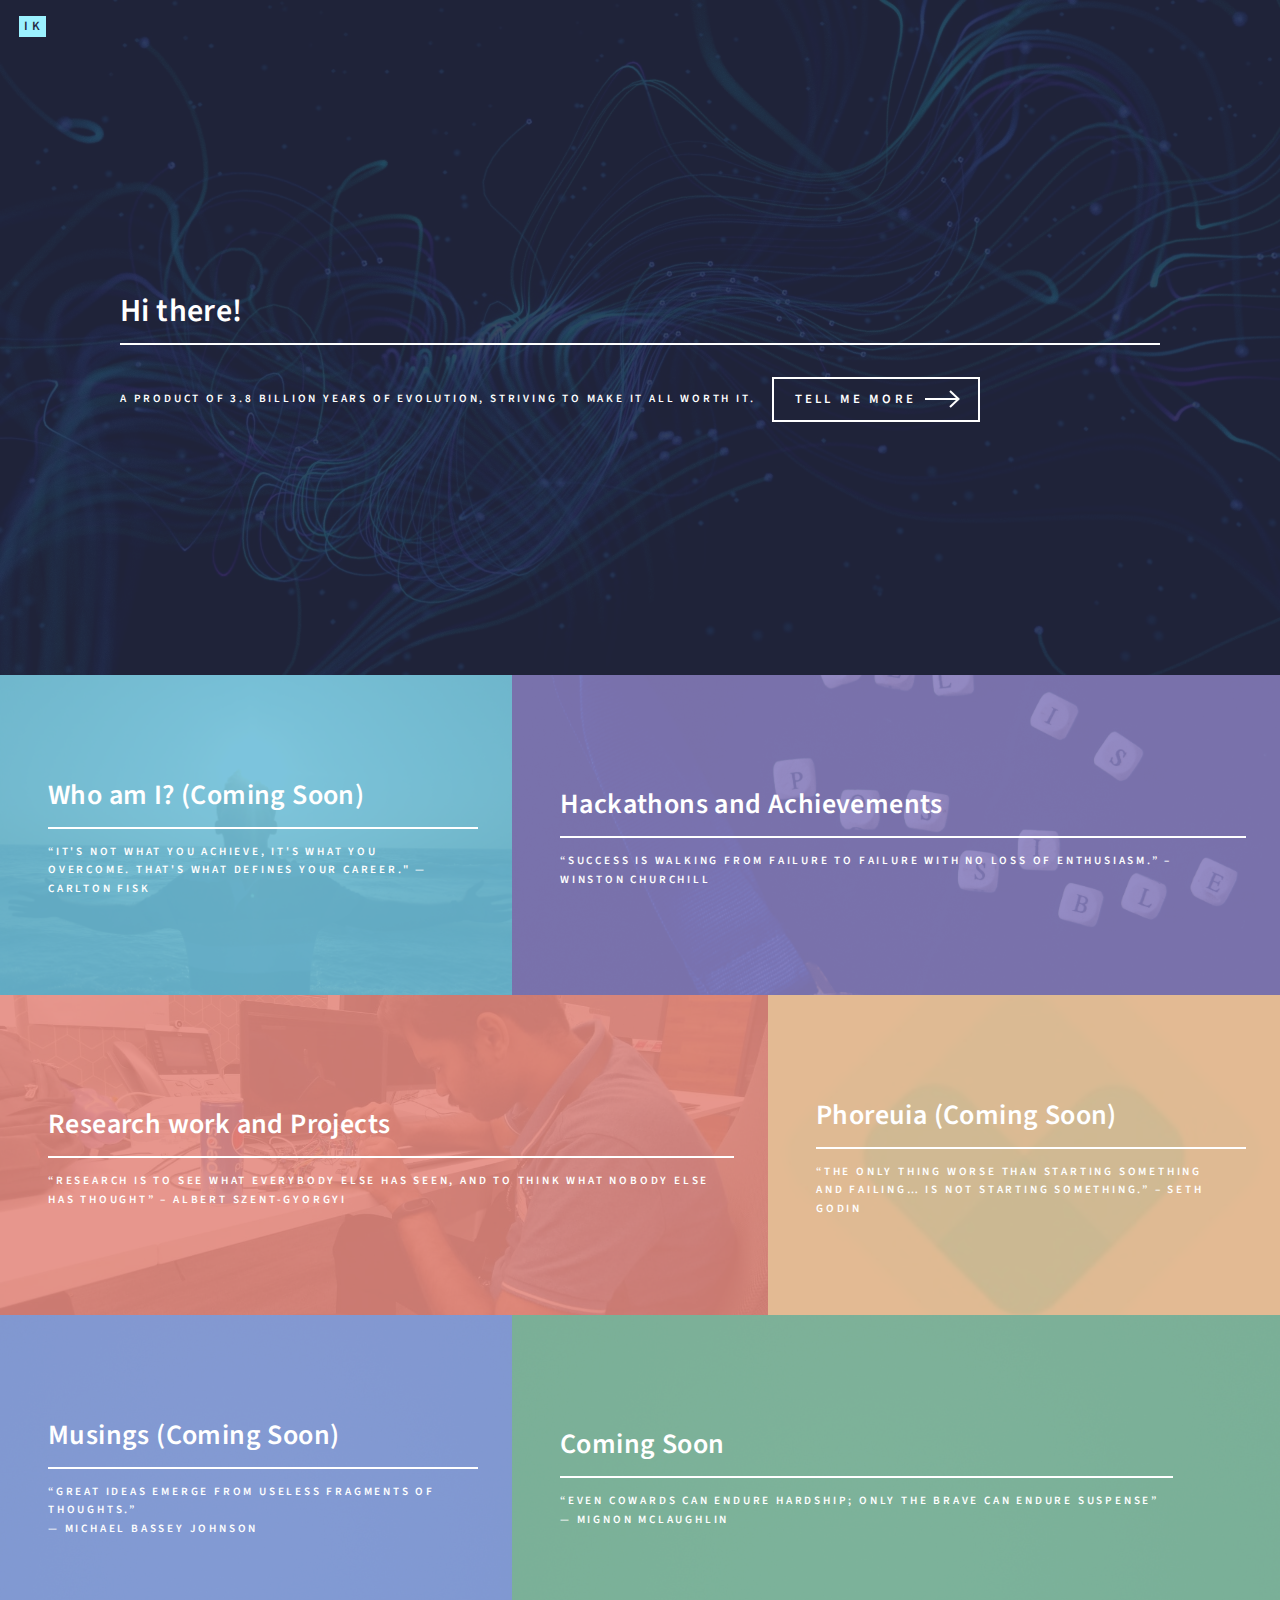
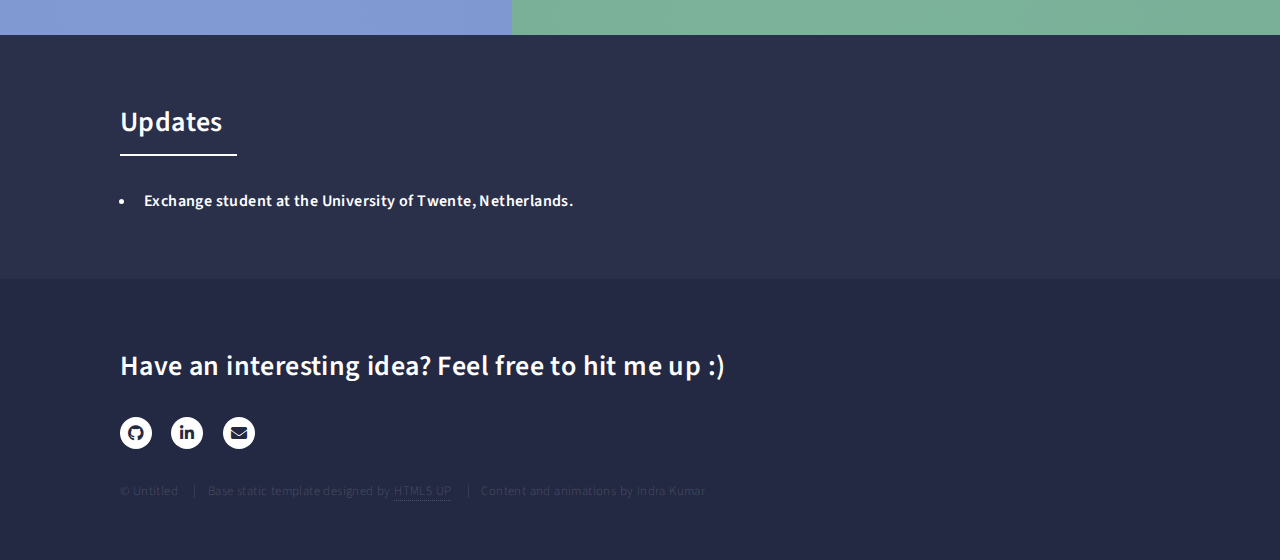
==== commit 52c1f8a4: "new" ====
--- a/index.html
+++ b/index.html
@@ -132,7 +132,7 @@
 						<h2>Updates</h2>
 					</header>
 					<ul>
-<li> <b>Incoming Exchange student at the University of Twente, Netherlands.</b></li>
+<li> <b>Exchange student at the University of Twente, Netherlands.</b></li>
 </ul>
 					
 				</div>
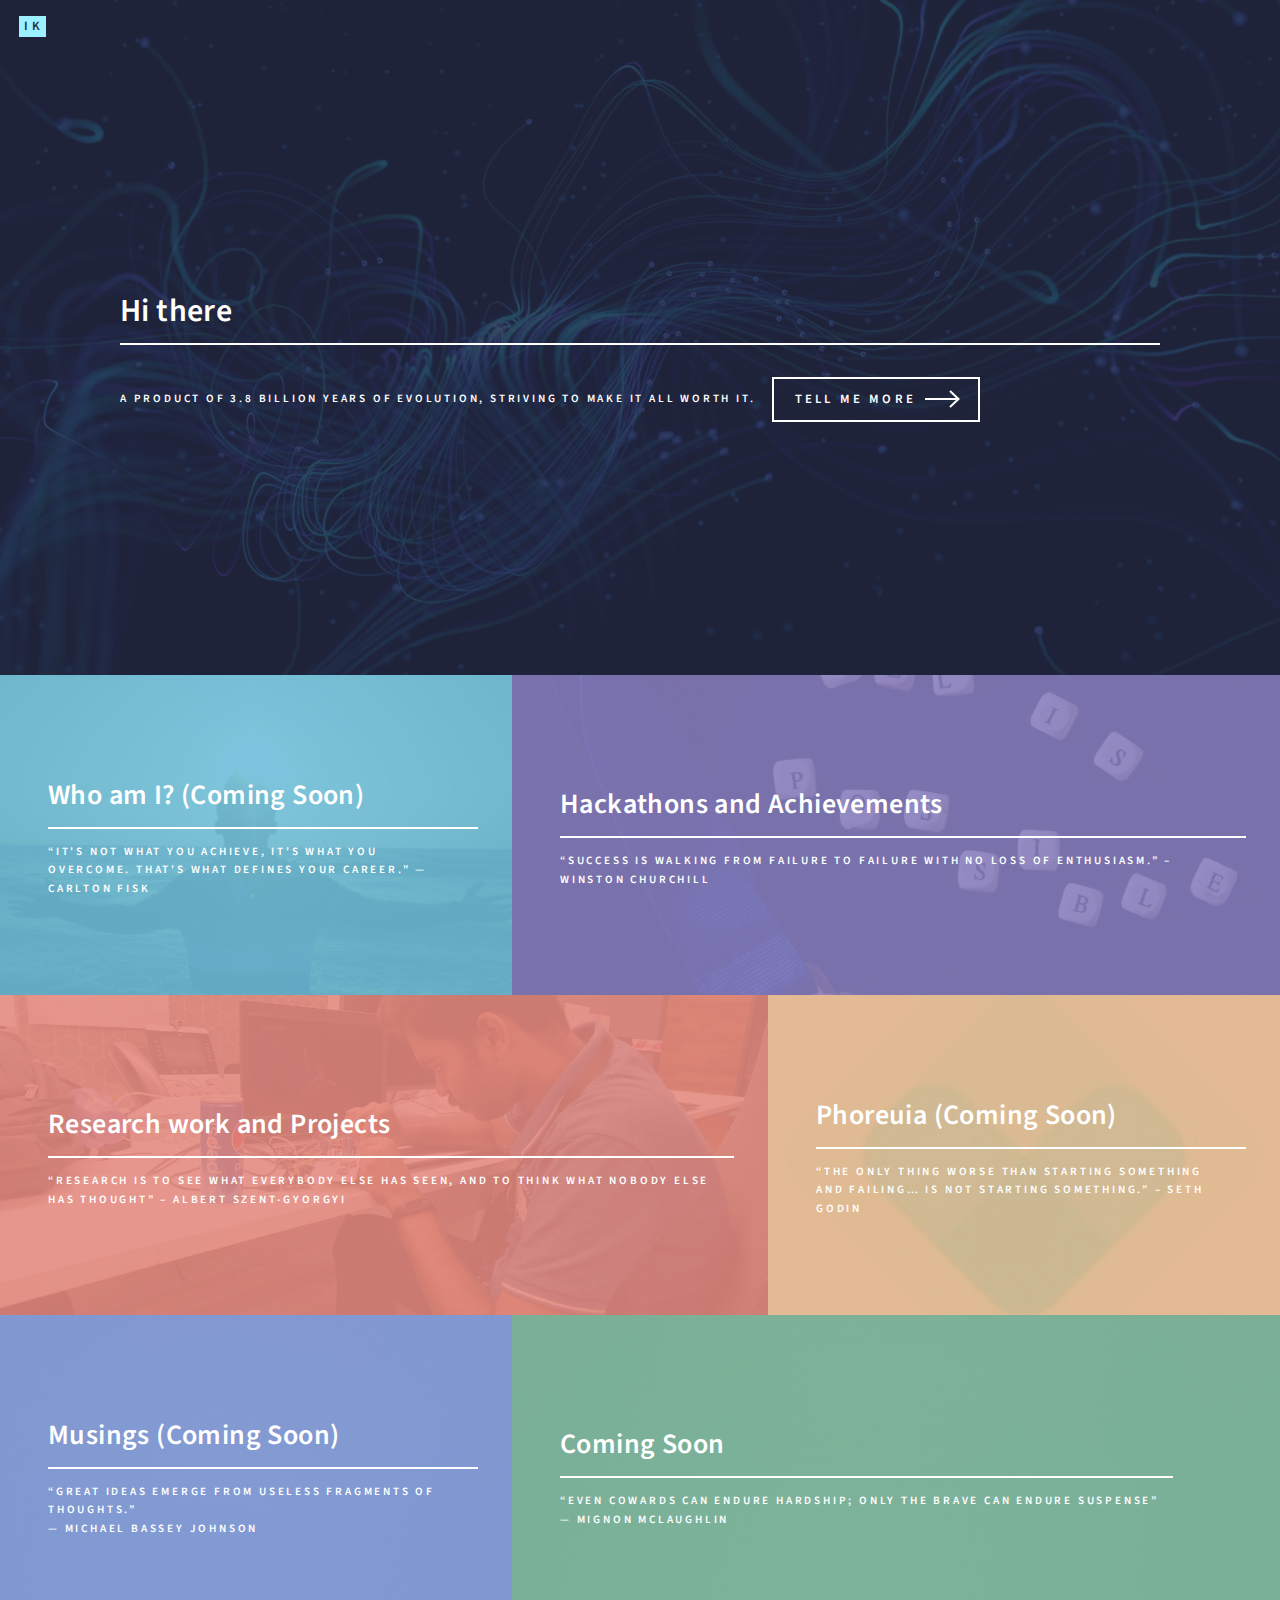
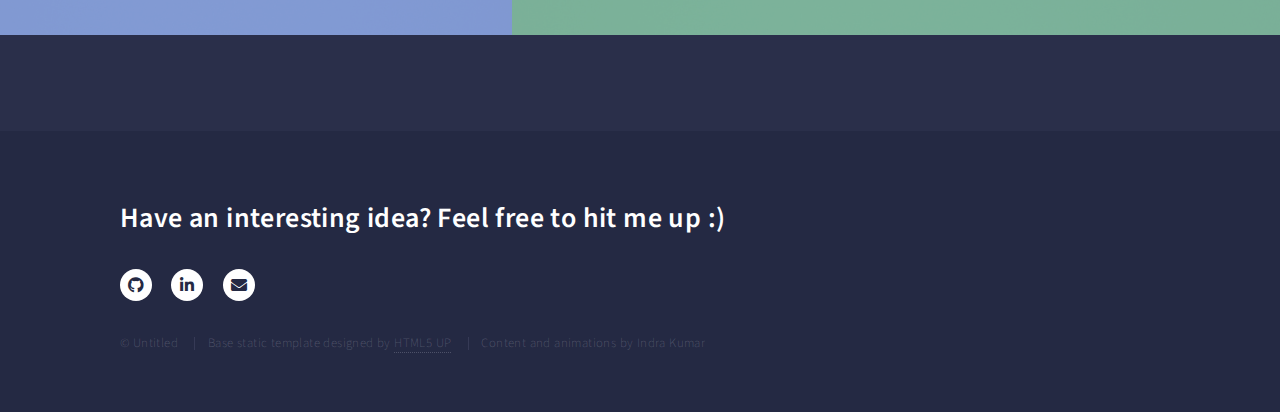
==== commit 9f227ef9: "Update index.html" ====
--- a/index.html
+++ b/index.html
@@ -128,12 +128,7 @@
 			<!-- Two -->
 			<section id="two">
 				<div class="inner">
-					<header class="major">
-						<h2>Updates</h2>
-					</header>
-					<ul>
-<li> <b>Exchange student at the University of Twente, Netherlands.</b></li>
-</ul>
+					
 					
 				</div>
 			</section>
@@ -191,4 +186,4 @@
 
 </body>
 
-</html>+</html>
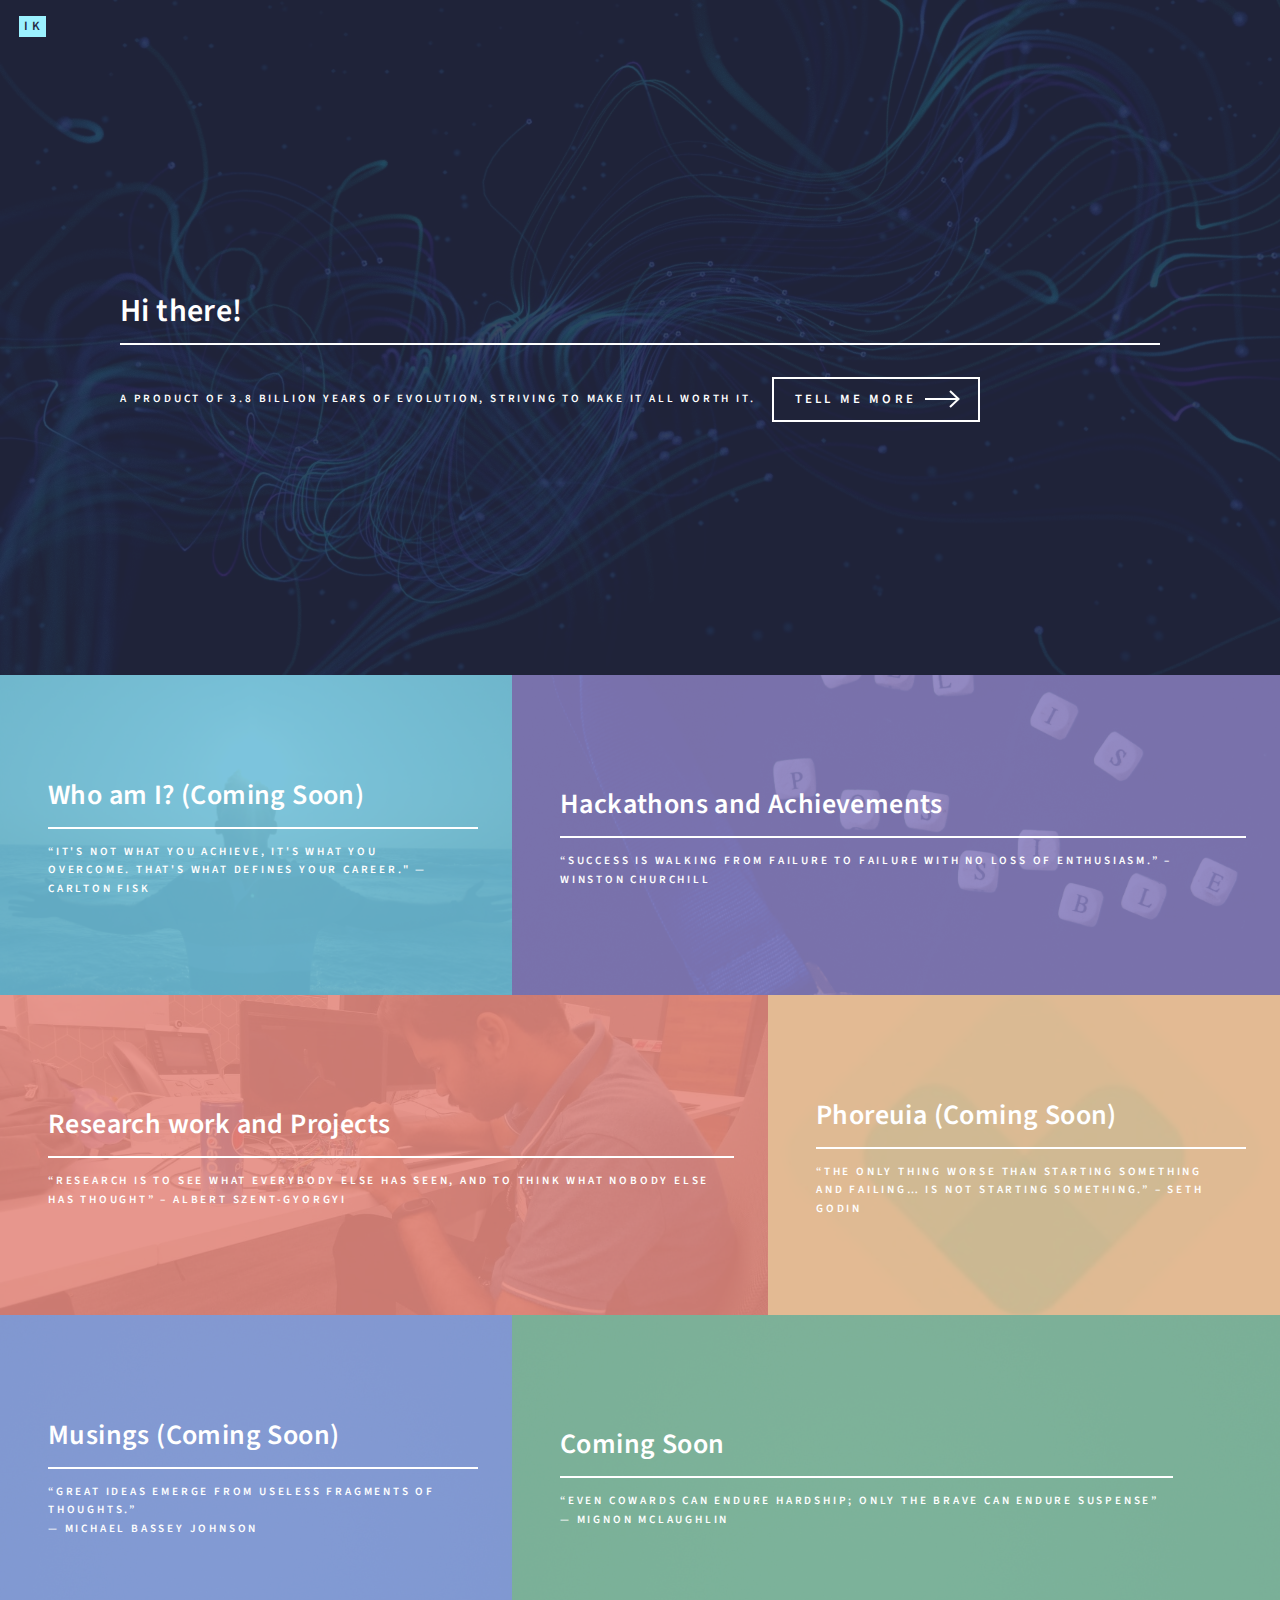
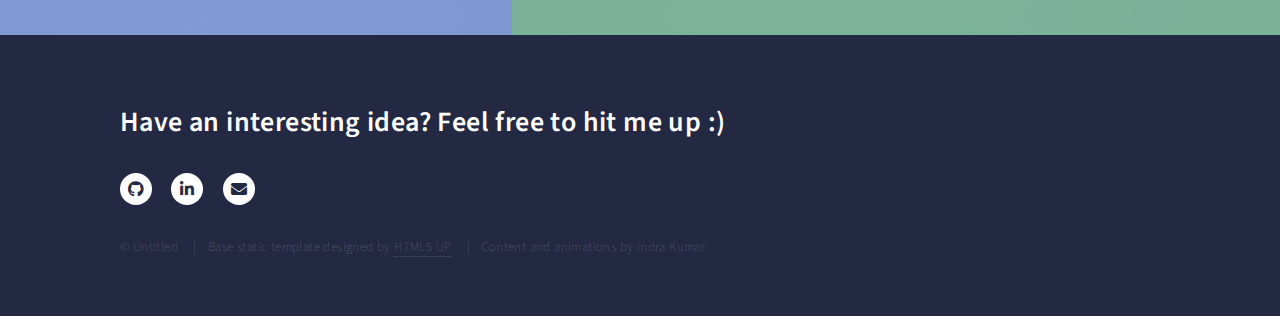
==== commit 33f5198b: "Update index.html" ====
--- a/index.html
+++ b/index.html
@@ -124,15 +124,6 @@
 					</header>
 				</article>
 			</section>
-
-			<!-- Two -->
-			<section id="two">
-				<div class="inner">
-					
-					
-				</div>
-			</section>
-
 		</div>
 
 		<footer id="footer">
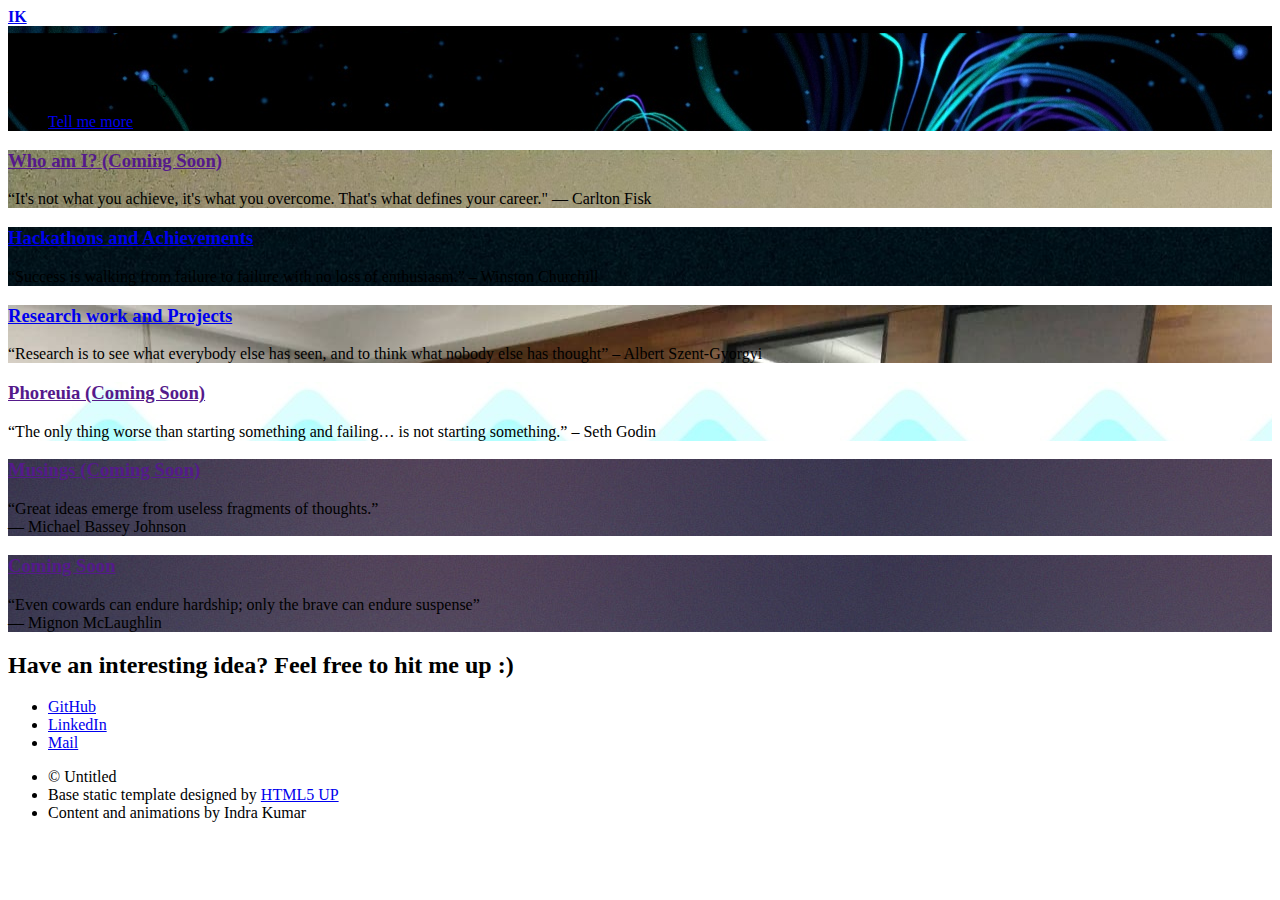
==== commit 51d41dc9: "Update index.html" ====
--- a/index.html
+++ b/index.html
@@ -6,23 +6,6 @@
 -->
 <html>
 
-<head><!-- Global site tag (gtag.js) - Google Analytics -->
-	<script async src="https://www.googletagmanager.com/gtag/js?id=G-6YKSWSK0YE"></script>
-	<script>
-	  window.dataLayer = window.dataLayer || [];
-	  function gtag(){dataLayer.push(arguments);}
-	  gtag('js', new Date());
-	
-	  gtag('config', 'G-6YKSWSK0YE');
-	</script>
-	<title>Indra Kumar</title>
-	<meta charset="utf-8" />
-	<meta name="viewport" content="width=device-width, initial-scale=1, user-scalable=no" />
-	<link rel="stylesheet" href="assets/css/main.css" />
-	<noscript>
-		<link rel="stylesheet" href="assets/css/noscript.css" /></noscript>
-
-</head>
 
 <body class="is-preload">
 
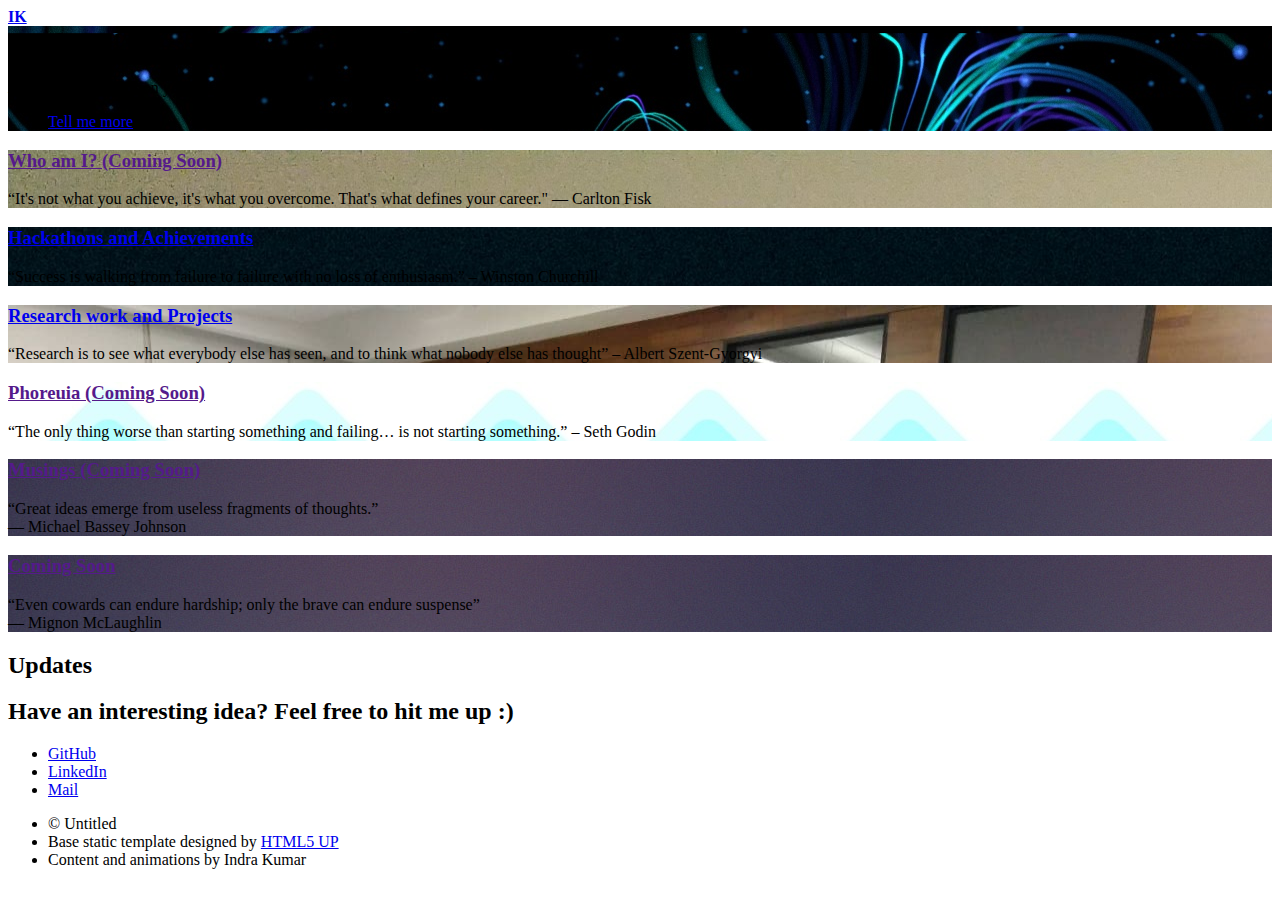
==== commit dc4c8952: "Update index.html" ====
--- a/index.html
+++ b/index.html
@@ -107,6 +107,17 @@
 					</header>
 				</article>
 			</section>
+			<section id="two">
+				<div class="inner">
+					<header class="major">
+						<h2>Updates</h2>
+					</header>
+					<ul>
+</ul>
+
+
+				</div>
+			</section>
 		</div>
 
 		<footer id="footer">
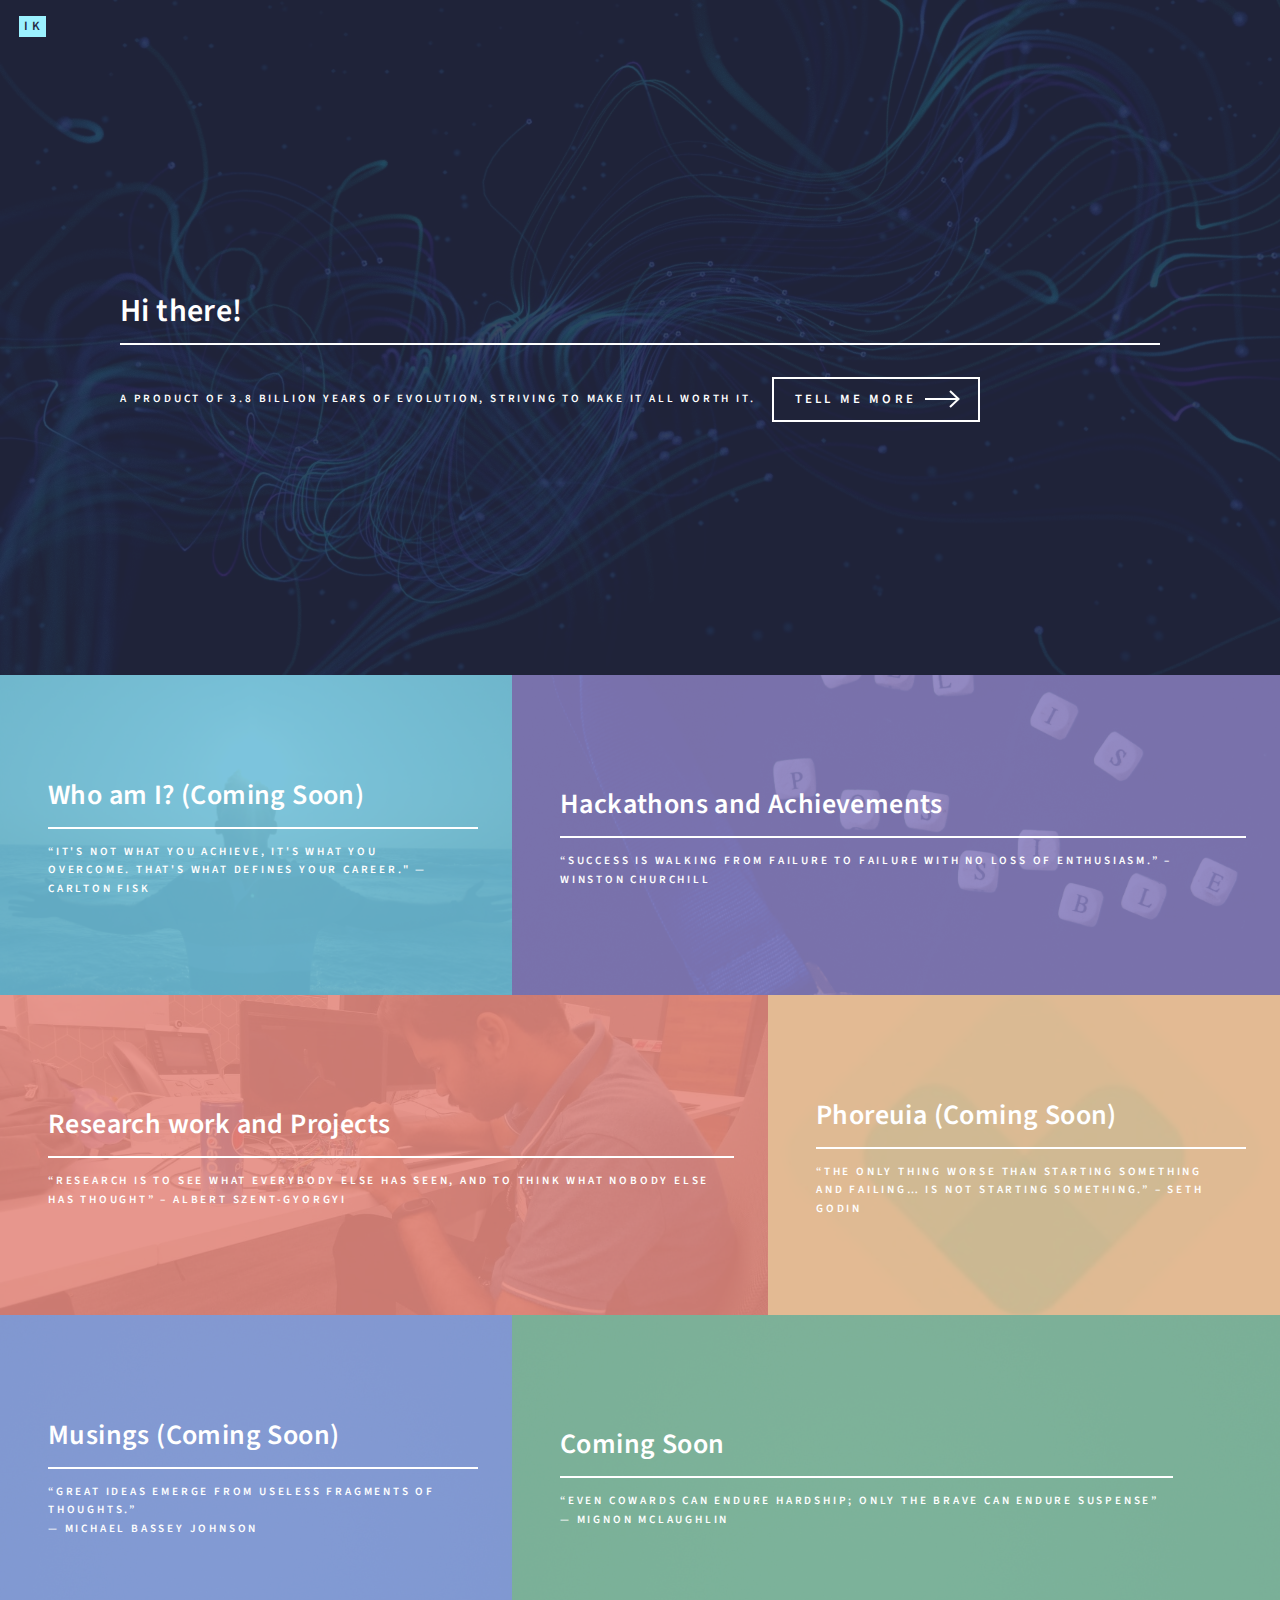
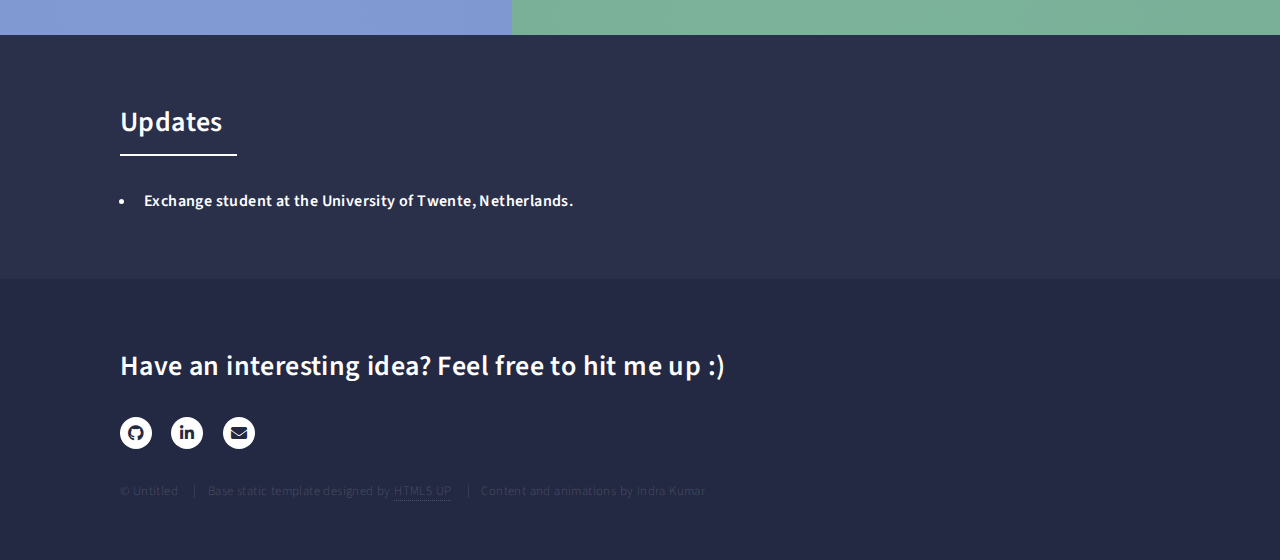
==== commit 7ed9e202: "revert" ====
--- a/index.html
+++ b/index.html
@@ -6,6 +6,23 @@
 -->
 <html>
 
+<head><!-- Global site tag (gtag.js) - Google Analytics -->
+	<script async src="https://www.googletagmanager.com/gtag/js?id=G-6YKSWSK0YE"></script>
+	<script>
+	  window.dataLayer = window.dataLayer || [];
+	  function gtag(){dataLayer.push(arguments);}
+	  gtag('js', new Date());
+	
+	  gtag('config', 'G-6YKSWSK0YE');
+	</script>
+	<title>Indra Kumar</title>
+	<meta charset="utf-8" />
+	<meta name="viewport" content="width=device-width, initial-scale=1, user-scalable=no" />
+	<link rel="stylesheet" href="assets/css/main.css" />
+	<noscript>
+		<link rel="stylesheet" href="assets/css/noscript.css" /></noscript>
+
+</head>
 
 <body class="is-preload">
 
@@ -107,17 +124,20 @@
 					</header>
 				</article>
 			</section>
+
+			<!-- Two -->
 			<section id="two">
 				<div class="inner">
 					<header class="major">
 						<h2>Updates</h2>
 					</header>
 					<ul>
+<li> <b>Exchange student at the University of Twente, Netherlands.</b></li>
 </ul>
-
-
+					
 				</div>
 			</section>
+
 		</div>
 
 		<footer id="footer">
@@ -171,4 +191,4 @@
 
 </body>
 
-</html>
+</html>--- a/assets/css/main.css
+++ b/assets/css/main.css
@@ -0,0 +1,3952 @@
+@import url(fontawesome-all.min.css);
+@import url("https://fonts.googleapis.com/css?family=Source+Sans+Pro:300,300italic,600,600italic");
+
+/*
+	Forty by HTML5 UP
+	html5up.net | @ajlkn
+	Free for personal and commercial use under the CCA 3.0 license (html5up.net/license)
+*/
+
+html, body, div, span, applet, object,
+iframe, h1, h2, h3, h4, h5, h6, p, blockquote,
+pre, a, abbr, acronym, address, big, cite,
+code, del, dfn, em, img, ins, kbd, q, s, samp,
+small, strike, strong, sub, sup, tt, var, b,
+u, i, center, dl, dt, dd, ol, ul, li, fieldset,
+form, label, legend, table, caption, tbody,
+tfoot, thead, tr, th, td, article, aside,
+canvas, details, embed, figure, figcaption,
+footer, header, hgroup, menu, nav, output, ruby,
+section, summary, time, mark, audio, video {
+	margin: 0;
+	padding: 0;
+	border: 0;
+	font-size: 100%;
+	font: inherit;
+	vertical-align: baseline;}
+
+article, aside, details, figcaption, figure,
+footer, header, hgroup, menu, nav, section {
+	display: block;}
+
+body {
+	line-height: 1;
+}
+
+ol, ul {
+	list-style: none;
+}
+
+blockquote, q {
+	quotes: none;
+}
+
+	blockquote:before, blockquote:after, q:before, q:after {
+		content: '';
+		content: none;
+	}
+
+table {
+	border-collapse: collapse;
+	border-spacing: 0;
+}
+
+body {
+	-webkit-text-size-adjust: none;
+}
+
+mark {
+	background-color: transparent;
+	color: inherit;
+}
+
+input::-moz-focus-inner {
+	border: 0;
+	padding: 0;
+}
+
+input, select, textarea {
+	-moz-appearance: none;
+	-webkit-appearance: none;
+	-ms-appearance: none;
+	appearance: none;
+}
+
+/* Basic */
+
+	@-ms-viewport {
+		width: device-width;
+	}
+
+	body {
+		-ms-overflow-style: scrollbar;
+	}
+
+	@media screen and (max-width: 480px) {
+
+		html, body {
+			min-width: 320px;
+		}
+
+	}
+
+	html {
+		box-sizing: border-box;
+	}
+
+	*, *:before, *:after {
+		box-sizing: inherit;
+	}
+
+	body {
+		background: #242943;
+	}
+
+		body.is-preload *, body.is-preload *:before, body.is-preload *:after {
+			-moz-animation: none !important;
+			-webkit-animation: none !important;
+			-ms-animation: none !important;
+			animation: none !important;
+			-moz-transition: none !important;
+			-webkit-transition: none !important;
+			-ms-transition: none !important;
+			transition: none !important;
+		}
+
+/* Type */
+
+	body, input, select, textarea {
+		color: #ffffff;
+		font-family: "Source Sans Pro", Helvetica, sans-serif;
+		font-size: 17pt;
+		font-weight: 300;
+		letter-spacing: 0.025em;
+		line-height: 1.65;
+	}
+
+		@media screen and (max-width: 1680px) {
+
+			body, input, select, textarea {
+				font-size: 14pt;
+			}
+
+		}
+
+		@media screen and (max-width: 1280px) {
+
+			body, input, select, textarea {
+				font-size: 12pt;
+			}
+
+		}
+
+		@media screen and (max-width: 360px) {
+
+			body, input, select, textarea {
+				font-size: 11pt;
+			}
+
+		}
+
+	a {
+		-moz-transition: color 0.2s ease-in-out, border-bottom-color 0.2s ease-in-out;
+		-webkit-transition: color 0.2s ease-in-out, border-bottom-color 0.2s ease-in-out;
+		-ms-transition: color 0.2s ease-in-out, border-bottom-color 0.2s ease-in-out;
+		transition: color 0.2s ease-in-out, border-bottom-color 0.2s ease-in-out;
+		border-bottom: dotted 1px;
+		color: inherit;
+		text-decoration: none;
+	}
+
+		a:hover {
+			border-bottom-color: transparent;
+			color: #9bf1ff !important;
+		}
+
+		a:active {
+			color: #53e3fb !important;
+		}
+
+	strong, b {
+		color: #ffffff;
+		font-weight: 600;
+	}
+
+	em, i {
+		font-style: italic;
+	}
+
+	p {
+		margin: 0 0 2em 0;
+	}
+
+	h1, h2, h3, h4, h5, h6,span{
+		color: #ffffff;
+		font-weight: 600;
+		line-height: 1.65;
+		margin: 0 0 1em 0;
+	}
+
+		h1 a, h2 a, h3 a, h4 a, h5 a, h6 a {
+			color: inherit;
+			border-bottom: 0;
+		}
+
+	h1 {
+		font-size: 2.5em;
+	}
+
+	h2 {
+		font-size: 1.75em;
+	}
+
+	h3 {
+		font-size: 1.35em;
+	}
+
+	h4 {
+		font-size: 1.1em;
+	}
+
+	h5 {
+		font-size: 0.9em;
+	}
+
+	h6 {
+		font-size: 0.7em;
+	}
+
+	@media screen and (max-width: 736px) {
+
+		h1 {
+			font-size: 2em;
+		}
+
+		h2 {
+			font-size: 1.5em;
+		}
+
+		h3 {
+			font-size: 1.25em;
+		}
+
+	}
+
+	sub {
+		font-size: 0.8em;
+		position: relative;
+		top: 0.5em;
+	}
+
+	sup {
+		font-size: 0.8em;
+		position: relative;
+		top: -0.5em;
+	}
+
+	blockquote {
+		border-left: solid 4px rgba(212, 212, 255, 0.1);
+		font-style: italic;
+		margin: 0 0 2em 0;
+		padding: 0.5em 0 0.5em 2em;
+	}
+
+	code {
+		background: rgba(212, 212, 255, 0.035);
+		font-family: "Courier New", monospace;
+		font-size: 0.9em;
+		margin: 0 0.25em;
+		padding: 0.25em 0.65em;
+	}
+
+	pre {
+		-webkit-overflow-scrolling: touch;
+		font-family: "Courier New", monospace;
+		font-size: 0.9em;
+		margin: 0 0 2em 0;
+	}
+
+		pre code {
+			display: block;
+			line-height: 1.75;
+			padding: 1em 1.5em;
+			overflow-x: auto;
+		}
+
+	hr {
+		border: 0;
+		border-bottom: solid 1px rgba(212, 212, 255, 0.1);
+		margin: 2em 0;
+	}
+
+		hr.major {
+			margin: 3em 0;
+		}
+
+	.align-left {
+		text-align: left;
+	}
+
+	.align-center {
+		text-align: center;
+	}
+
+	.align-right {
+		text-align: right;
+	}
+
+/* Row */
+
+	.row {
+		display: flex;
+		flex-wrap: wrap;
+		box-sizing: border-box;
+		align-items: stretch;
+	}
+
+		.row > * {
+			box-sizing: border-box;
+		}
+
+		.row.gtr-uniform > * > :last-child {
+			margin-bottom: 0;
+		}
+
+		.row.aln-left {
+			justify-content: flex-start;
+		}
+
+		.row.aln-center {
+			justify-content: center;
+		}
+
+		.row.aln-right {
+			justify-content: flex-end;
+		}
+
+		.row.aln-top {
+			align-items: flex-start;
+		}
+
+		.row.aln-middle {
+			align-items: center;
+		}
+
+		.row.aln-bottom {
+			align-items: flex-end;
+		}
+
+		.row > .imp {
+			order: -1;
+		}
+
+		.row > .col-1 {
+			width: 8.33333%;
+		}
+
+		.row > .off-1 {
+			margin-left: 8.33333%;
+		}
+
+		.row > .col-2 {
+			width: 16.66667%;
+		}
+
+		.row > .off-2 {
+			margin-left: 16.66667%;
+		}
+
+		.row > .col-3 {
+			width: 25%;
+		}
+
+		.row > .off-3 {
+			margin-left: 25%;
+		}
+
+		.row > .col-4 {
+			width: 33.33333%;
+		}
+
+		.row > .off-4 {
+			margin-left: 33.33333%;
+		}
+
+		.row > .col-5 {
+			width: 41.66667%;
+		}
+
+		.row > .off-5 {
+			margin-left: 41.66667%;
+		}
+
+		.row > .col-6 {
+			width: 50%;
+		}
+
+		.row > .off-6 {
+			margin-left: 50%;
+		}
+
+		.row > .col-7 {
+			width: 58.33333%;
+		}
+
+		.row > .off-7 {
+			margin-left: 58.33333%;
+		}
+
+		.row > .col-8 {
+			width: 66.66667%;
+		}
+
+		.row > .off-8 {
+			margin-left: 66.66667%;
+		}
+
+		.row > .col-9 {
+			width: 75%;
+		}
+
+		.row > .off-9 {
+			margin-left: 75%;
+		}
+
+		.row > .col-10 {
+			width: 83.33333%;
+		}
+
+		.row > .off-10 {
+			margin-left: 83.33333%;
+		}
+
+		.row > .col-11 {
+			width: 91.66667%;
+		}
+
+		.row > .off-11 {
+			margin-left: 91.66667%;
+		}
+
+		.row > .col-12 {
+			width: 100%;
+		}
+
+		.row > .off-12 {
+			margin-left: 100%;
+		}
+
+		.row.gtr-0 {
+			margin-top: 0;
+			margin-left: 0em;
+		}
+
+			.row.gtr-0 > * {
+				padding: 0 0 0 0em;
+			}
+
+			.row.gtr-0.gtr-uniform {
+				margin-top: 0em;
+			}
+
+				.row.gtr-0.gtr-uniform > * {
+					padding-top: 0em;
+				}
+
+		.row.gtr-25 {
+			margin-top: 0;
+			margin-left: -0.5em;
+		}
+
+			.row.gtr-25 > * {
+				padding: 0 0 0 0.5em;
+			}
+
+			.row.gtr-25.gtr-uniform {
+				margin-top: -0.5em;
+			}
+
+				.row.gtr-25.gtr-uniform > * {
+					padding-top: 0.5em;
+				}
+
+		.row.gtr-50 {
+			margin-top: 0;
+			margin-left: -1em;
+		}
+
+			.row.gtr-50 > * {
+				padding: 0 0 0 1em;
+			}
+
+			.row.gtr-50.gtr-uniform {
+				margin-top: -1em;
+			}
+
+				.row.gtr-50.gtr-uniform > * {
+					padding-top: 1em;
+				}
+
+		.row {
+			margin-top: 0;
+			margin-left: -2em;
+		}
+
+			.row > * {
+				padding: 0 0 0 2em;
+			}
+
+			.row.gtr-uniform {
+				margin-top: -2em;
+			}
+
+				.row.gtr-uniform > * {
+					padding-top: 2em;
+				}
+
+		.row.gtr-150 {
+			margin-top: 0;
+			margin-left: -3em;
+		}
+
+			.row.gtr-150 > * {
+				padding: 0 0 0 3em;
+			}
+
+			.row.gtr-150.gtr-uniform {
+				margin-top: -3em;
+			}
+
+				.row.gtr-150.gtr-uniform > * {
+					padding-top: 3em;
+				}
+
+		.row.gtr-200 {
+			margin-top: 0;
+			margin-left: -4em;
+		}
+
+			.row.gtr-200 > * {
+				padding: 0 0 0 4em;
+			}
+
+			.row.gtr-200.gtr-uniform {
+				margin-top: -4em;
+			}
+
+				.row.gtr-200.gtr-uniform > * {
+					padding-top: 4em;
+				}
+
+		@media screen and (max-width: 1680px) {
+
+			.row {
+				display: flex;
+				flex-wrap: wrap;
+				box-sizing: border-box;
+				align-items: stretch;
+			}
+
+				.row > * {
+					box-sizing: border-box;
+				}
+
+				.row.gtr-uniform > * > :last-child {
+					margin-bottom: 0;
+				}
+
+				.row.aln-left {
+					justify-content: flex-start;
+				}
+
+				.row.aln-center {
+					justify-content: center;
+				}
+
+				.row.aln-right {
+					justify-content: flex-end;
+				}
+
+				.row.aln-top {
+					align-items: flex-start;
+				}
+
+				.row.aln-middle {
+					align-items: center;
+				}
+
+				.row.aln-bottom {
+					align-items: flex-end;
+				}
+
+				.row > .imp-xlarge {
+					order: -1;
+				}
+
+				.row > .col-1-xlarge {
+					width: 8.33333%;
+				}
+
+				.row > .off-1-xlarge {
+					margin-left: 8.33333%;
+				}
+
+				.row > .col-2-xlarge {
+					width: 16.66667%;
+				}
+
+				.row > .off-2-xlarge {
+					margin-left: 16.66667%;
+				}
+
+				.row > .col-3-xlarge {
+					width: 25%;
+				}
+
+				.row > .off-3-xlarge {
+					margin-left: 25%;
+				}
+
+				.row > .col-4-xlarge {
+					width: 33.33333%;
+				}
+
+				.row > .off-4-xlarge {
+					margin-left: 33.33333%;
+				}
+
+				.row > .col-5-xlarge {
+					width: 41.66667%;
+				}
+
+				.row > .off-5-xlarge {
+					margin-left: 41.66667%;
+				}
+
+				.row > .col-6-xlarge {
+					width: 50%;
+				}
+
+				.row > .off-6-xlarge {
+					margin-left: 50%;
+				}
+
+				.row > .col-7-xlarge {
+					width: 58.33333%;
+				}
+
+				.row > .off-7-xlarge {
+					margin-left: 58.33333%;
+				}
+
+				.row > .col-8-xlarge {
+					width: 66.66667%;
+				}
+
+				.row > .off-8-xlarge {
+					margin-left: 66.66667%;
+				}
+
+				.row > .col-9-xlarge {
+					width: 75%;
+				}
+
+				.row > .off-9-xlarge {
+					margin-left: 75%;
+				}
+
+				.row > .col-10-xlarge {
+					width: 83.33333%;
+				}
+
+				.row > .off-10-xlarge {
+					margin-left: 83.33333%;
+				}
+
+				.row > .col-11-xlarge {
+					width: 91.66667%;
+				}
+
+				.row > .off-11-xlarge {
+					margin-left: 91.66667%;
+				}
+
+				.row > .col-12-xlarge {
+					width: 100%;
+				}
+
+				.row > .off-12-xlarge {
+					margin-left: 100%;
+				}
+
+				.row.gtr-0 {
+					margin-top: 0;
+					margin-left: 0em;
+				}
+
+					.row.gtr-0 > * {
+						padding: 0 0 0 0em;
+					}
+
+					.row.gtr-0.gtr-uniform {
+						margin-top: 0em;
+					}
+
+						.row.gtr-0.gtr-uniform > * {
+							padding-top: 0em;
+						}
+
+				.row.gtr-25 {
+					margin-top: 0;
+					margin-left: -0.5em;
+				}
+
+					.row.gtr-25 > * {
+						padding: 0 0 0 0.5em;
+					}
+
+					.row.gtr-25.gtr-uniform {
+						margin-top: -0.5em;
+					}
+
+						.row.gtr-25.gtr-uniform > * {
+							padding-top: 0.5em;
+						}
+
+				.row.gtr-50 {
+					margin-top: 0;
+					margin-left: -1em;
+				}
+
+					.row.gtr-50 > * {
+						padding: 0 0 0 1em;
+					}
+
+					.row.gtr-50.gtr-uniform {
+						margin-top: -1em;
+					}
+
+						.row.gtr-50.gtr-uniform > * {
+							padding-top: 1em;
+						}
+
+				.row {
+					margin-top: 0;
+					margin-left: -2em;
+				}
+
+					.row > * {
+						padding: 0 0 0 2em;
+					}
+
+					.row.gtr-uniform {
+						margin-top: -2em;
+					}
+
+						.row.gtr-uniform > * {
+							padding-top: 2em;
+						}
+
+				.row.gtr-150 {
+					margin-top: 0;
+					margin-left: -3em;
+				}
+
+					.row.gtr-150 > * {
+						padding: 0 0 0 3em;
+					}
+
+					.row.gtr-150.gtr-uniform {
+						margin-top: -3em;
+					}
+
+						.row.gtr-150.gtr-uniform > * {
+							padding-top: 3em;
+						}
+
+				.row.gtr-200 {
+					margin-top: 0;
+					margin-left: -4em;
+				}
+
+					.row.gtr-200 > * {
+						padding: 0 0 0 4em;
+					}
+
+					.row.gtr-200.gtr-uniform {
+						margin-top: -4em;
+					}
+
+						.row.gtr-200.gtr-uniform > * {
+							padding-top: 4em;
+						}
+
+		}
+
+		@media screen and (max-width: 1280px) {
+
+			.row {
+				display: flex;
+				flex-wrap: wrap;
+				box-sizing: border-box;
+				align-items: stretch;
+			}
+
+				.row > * {
+					box-sizing: border-box;
+				}
+
+				.row.gtr-uniform > * > :last-child {
+					margin-bottom: 0;
+				}
+
+				.row.aln-left {
+					justify-content: flex-start;
+				}
+
+				.row.aln-center {
+					justify-content: center;
+				}
+
+				.row.aln-right {
+					justify-content: flex-end;
+				}
+
+				.row.aln-top {
+					align-items: flex-start;
+				}
+
+				.row.aln-middle {
+					align-items: center;
+				}
+
+				.row.aln-bottom {
+					align-items: flex-end;
+				}
+
+				.row > .imp-large {
+					order: -1;
+				}
+
+				.row > .col-1-large {
+					width: 8.33333%;
+				}
+
+				.row > .off-1-large {
+					margin-left: 8.33333%;
+				}
+
+				.row > .col-2-large {
+					width: 16.66667%;
+				}
+
+				.row > .off-2-large {
+					margin-left: 16.66667%;
+				}
+
+				.row > .col-3-large {
+					width: 25%;
+				}
+
+				.row > .off-3-large {
+					margin-left: 25%;
+				}
+
+				.row > .col-4-large {
+					width: 33.33333%;
+				}
+
+				.row > .off-4-large {
+					margin-left: 33.33333%;
+				}
+
+				.row > .col-5-large {
+					width: 41.66667%;
+				}
+
+				.row > .off-5-large {
+					margin-left: 41.66667%;
+				}
+
+				.row > .col-6-large {
+					width: 50%;
+				}
+
+				.row > .off-6-large {
+					margin-left: 50%;
+				}
+
+				.row > .col-7-large {
+					width: 58.33333%;
+				}
+
+				.row > .off-7-large {
+					margin-left: 58.33333%;
+				}
+
+				.row > .col-8-large {
+					width: 66.66667%;
+				}
+
+				.row > .off-8-large {
+					margin-left: 66.66667%;
+				}
+
+				.row > .col-9-large {
+					width: 75%;
+				}
+
+				.row > .off-9-large {
+					margin-left: 75%;
+				}
+
+				.row > .col-10-large {
+					width: 83.33333%;
+				}
+
+				.row > .off-10-large {
+					margin-left: 83.33333%;
+				}
+
+				.row > .col-11-large {
+					width: 91.66667%;
+				}
+
+				.row > .off-11-large {
+					margin-left: 91.66667%;
+				}
+
+				.row > .col-12-large {
+					width: 100%;
+				}
+
+				.row > .off-12-large {
+					margin-left: 100%;
+				}
+
+				.row.gtr-0 {
+					margin-top: 0;
+					margin-left: 0em;
+				}
+
+					.row.gtr-0 > * {
+						padding: 0 0 0 0em;
+					}
+
+					.row.gtr-0.gtr-uniform {
+						margin-top: 0em;
+					}
+
+						.row.gtr-0.gtr-uniform > * {
+							padding-top: 0em;
+						}
+
+				.row.gtr-25 {
+					margin-top: 0;
+					margin-left: -0.375em;
+				}
+
+					.row.gtr-25 > * {
+						padding: 0 0 0 0.375em;
+					}
+
+					.row.gtr-25.gtr-uniform {
+						margin-top: -0.375em;
+					}
+
+						.row.gtr-25.gtr-uniform > * {
+							padding-top: 0.375em;
+						}
+
+				.row.gtr-50 {
+					margin-top: 0;
+					margin-left: -0.75em;
+				}
+
+					.row.gtr-50 > * {
+						padding: 0 0 0 0.75em;
+					}
+
+					.row.gtr-50.gtr-uniform {
+						margin-top: -0.75em;
+					}
+
+						.row.gtr-50.gtr-uniform > * {
+							padding-top: 0.75em;
+						}
+
+				.row {
+					margin-top: 0;
+					margin-left: -1.5em;
+				}
+
+					.row > * {
+						padding: 0 0 0 1.5em;
+					}
+
+					.row.gtr-uniform {
+						margin-top: -1.5em;
+					}
+
+						.row.gtr-uniform > * {
+							padding-top: 1.5em;
+						}
+
+				.row.gtr-150 {
+					margin-top: 0;
+					margin-left: -2.25em;
+				}
+
+					.row.gtr-150 > * {
+						padding: 0 0 0 2.25em;
+					}
+
+					.row.gtr-150.gtr-uniform {
+						margin-top: -2.25em;
+					}
+
+						.row.gtr-150.gtr-uniform > * {
+							padding-top: 2.25em;
+						}
+
+				.row.gtr-200 {
+					margin-top: 0;
+					margin-left: -3em;
+				}
+
+					.row.gtr-200 > * {
+						padding: 0 0 0 3em;
+					}
+
+					.row.gtr-200.gtr-uniform {
+						margin-top: -3em;
+					}
+
+						.row.gtr-200.gtr-uniform > * {
+							padding-top: 3em;
+						}
+
+		}
+
+		@media screen and (max-width: 980px) {
+
+			.row {
+				display: flex;
+				flex-wrap: wrap;
+				box-sizing: border-box;
+				align-items: stretch;
+			}
+
+				.row > * {
+					box-sizing: border-box;
+				}
+
+				.row.gtr-uniform > * > :last-child {
+					margin-bottom: 0;
+				}
+
+				.row.aln-left {
+					justify-content: flex-start;
+				}
+
+				.row.aln-center {
+					justify-content: center;
+				}
+
+				.row.aln-right {
+					justify-content: flex-end;
+				}
+
+				.row.aln-top {
+					align-items: flex-start;
+				}
+
+				.row.aln-middle {
+					align-items: center;
+				}
+
+				.row.aln-bottom {
+					align-items: flex-end;
+				}
+
+				.row > .imp-medium {
+					order: -1;
+				}
+
+				.row > .col-1-medium {
+					width: 8.33333%;
+				}
+
+				.row > .off-1-medium {
+					margin-left: 8.33333%;
+				}
+
+				.row > .col-2-medium {
+					width: 16.66667%;
+				}
+
+				.row > .off-2-medium {
+					margin-left: 16.66667%;
+				}
+
+				.row > .col-3-medium {
+					width: 25%;
+				}
+
+				.row > .off-3-medium {
+					margin-left: 25%;
+				}
+
+				.row > .col-4-medium {
+					width: 33.33333%;
+				}
+
+				.row > .off-4-medium {
+					margin-left: 33.33333%;
+				}
+
+				.row > .col-5-medium {
+					width: 41.66667%;
+				}
+
+				.row > .off-5-medium {
+					margin-left: 41.66667%;
+				}
+
+				.row > .col-6-medium {
+					width: 50%;
+				}
+
+				.row > .off-6-medium {
+					margin-left: 50%;
+				}
+
+				.row > .col-7-medium {
+					width: 58.33333%;
+				}
+
+				.row > .off-7-medium {
+					margin-left: 58.33333%;
+				}
+
+				.row > .col-8-medium {
+					width: 66.66667%;
+				}
+
+				.row > .off-8-medium {
+					margin-left: 66.66667%;
+				}
+
+				.row > .col-9-medium {
+					width: 75%;
+				}
+
+				.row > .off-9-medium {
+					margin-left: 75%;
+				}
+
+				.row > .col-10-medium {
+					width: 83.33333%;
+				}
+
+				.row > .off-10-medium {
+					margin-left: 83.33333%;
+				}
+
+				.row > .col-11-medium {
+					width: 91.66667%;
+				}
+
+				.row > .off-11-medium {
+					margin-left: 91.66667%;
+				}
+
+				.row > .col-12-medium {
+					width: 100%;
+				}
+
+				.row > .off-12-medium {
+					margin-left: 100%;
+				}
+
+				.row.gtr-0 {
+					margin-top: 0;
+					margin-left: 0em;
+				}
+
+					.row.gtr-0 > * {
+						padding: 0 0 0 0em;
+					}
+
+					.row.gtr-0.gtr-uniform {
+						margin-top: 0em;
+					}
+
+						.row.gtr-0.gtr-uniform > * {
+							padding-top: 0em;
+						}
+
+				.row.gtr-25 {
+					margin-top: 0;
+					margin-left: -0.375em;
+				}
+
+					.row.gtr-25 > * {
+						padding: 0 0 0 0.375em;
+					}
+
+					.row.gtr-25.gtr-uniform {
+						margin-top: -0.375em;
+					}
+
+						.row.gtr-25.gtr-uniform > * {
+							padding-top: 0.375em;
+						}
+
+				.row.gtr-50 {
+					margin-top: 0;
+					margin-left: -0.75em;
+				}
+
+					.row.gtr-50 > * {
+						padding: 0 0 0 0.75em;
+					}
+
+					.row.gtr-50.gtr-uniform {
+						margin-top: -0.75em;
+					}
+
+						.row.gtr-50.gtr-uniform > * {
+							padding-top: 0.75em;
+						}
+
+				.row {
+					margin-top: 0;
+					margin-left: -1.5em;
+				}
+
+					.row > * {
+						padding: 0 0 0 1.5em;
+					}
+
+					.row.gtr-uniform {
+						margin-top: -1.5em;
+					}
+
+						.row.gtr-uniform > * {
+							padding-top: 1.5em;
+						}
+
+				.row.gtr-150 {
+					margin-top: 0;
+					margin-left: -2.25em;
+				}
+
+					.row.gtr-150 > * {
+						padding: 0 0 0 2.25em;
+					}
+
+					.row.gtr-150.gtr-uniform {
+						margin-top: -2.25em;
+					}
+
+						.row.gtr-150.gtr-uniform > * {
+							padding-top: 2.25em;
+						}
+
+				.row.gtr-200 {
+					margin-top: 0;
+					margin-left: -3em;
+				}
+
+					.row.gtr-200 > * {
+						padding: 0 0 0 3em;
+					}
+
+					.row.gtr-200.gtr-uniform {
+						margin-top: -3em;
+					}
+
+						.row.gtr-200.gtr-uniform > * {
+							padding-top: 3em;
+						}
+
+		}
+
+		@media screen and (max-width: 736px) {
+
+			.row {
+				display: flex;
+				flex-wrap: wrap;
+				box-sizing: border-box;
+				align-items: stretch;
+			}
+
+				.row > * {
+					box-sizing: border-box;
+				}
+
+				.row.gtr-uniform > * > :last-child {
+					margin-bottom: 0;
+				}
+
+				.row.aln-left {
+					justify-content: flex-start;
+				}
+
+				.row.aln-center {
+					justify-content: center;
+				}
+
+				.row.aln-right {
+					justify-content: flex-end;
+				}
+
+				.row.aln-top {
+					align-items: flex-start;
+				}
+
+				.row.aln-middle {
+					align-items: center;
+				}
+
+				.row.aln-bottom {
+					align-items: flex-end;
+				}
+
+				.row > .imp-small {
+					order: -1;
+				}
+
+				.row > .col-1-small {
+					width: 8.33333%;
+				}
+
+				.row > .off-1-small {
+					margin-left: 8.33333%;
+				}
+
+				.row > .col-2-small {
+					width: 16.66667%;
+				}
+
+				.row > .off-2-small {
+					margin-left: 16.66667%;
+				}
+
+				.row > .col-3-small {
+					width: 25%;
+				}
+
+				.row > .off-3-small {
+					margin-left: 25%;
+				}
+
+				.row > .col-4-small {
+					width: 33.33333%;
+				}
+
+				.row > .off-4-small {
+					margin-left: 33.33333%;
+				}
+
+				.row > .col-5-small {
+					width: 41.66667%;
+				}
+
+				.row > .off-5-small {
+					margin-left: 41.66667%;
+				}
+
+				.row > .col-6-small {
+					width: 50%;
+				}
+
+				.row > .off-6-small {
+					margin-left: 50%;
+				}
+
+				.row > .col-7-small {
+					width: 58.33333%;
+				}
+
+				.row > .off-7-small {
+					margin-left: 58.33333%;
+				}
+
+				.row > .col-8-small {
+					width: 66.66667%;
+				}
+
+				.row > .off-8-small {
+					margin-left: 66.66667%;
+				}
+
+				.row > .col-9-small {
+					width: 75%;
+				}
+
+				.row > .off-9-small {
+					margin-left: 75%;
+				}
+
+				.row > .col-10-small {
+					width: 83.33333%;
+				}
+
+				.row > .off-10-small {
+					margin-left: 83.33333%;
+				}
+
+				.row > .col-11-small {
+					width: 91.66667%;
+				}
+
+				.row > .off-11-small {
+					margin-left: 91.66667%;
+				}
+
+				.row > .col-12-small {
+					width: 100%;
+				}
+
+				.row > .off-12-small {
+					margin-left: 100%;
+				}
+
+				.row.gtr-0 {
+					margin-top: 0;
+					margin-left: 0em;
+				}
+
+					.row.gtr-0 > * {
+						padding: 0 0 0 0em;
+					}
+
+					.row.gtr-0.gtr-uniform {
+						margin-top: 0em;
+					}
+
+						.row.gtr-0.gtr-uniform > * {
+							padding-top: 0em;
+						}
+
+				.row.gtr-25 {
+					margin-top: 0;
+					margin-left: -0.3125em;
+				}
+
+					.row.gtr-25 > * {
+						padding: 0 0 0 0.3125em;
+					}
+
+					.row.gtr-25.gtr-uniform {
+						margin-top: -0.3125em;
+					}
+
+						.row.gtr-25.gtr-uniform > * {
+							padding-top: 0.3125em;
+						}
+
+				.row.gtr-50 {
+					margin-top: 0;
+					margin-left: -0.625em;
+				}
+
+					.row.gtr-50 > * {
+						padding: 0 0 0 0.625em;
+					}
+
+					.row.gtr-50.gtr-uniform {
+						margin-top: -0.625em;
+					}
+
+						.row.gtr-50.gtr-uniform > * {
+							padding-top: 0.625em;
+						}
+
+				.row {
+					margin-top: 0;
+					margin-left: -1.25em;
+				}
+
+					.row > * {
+						padding: 0 0 0 1.25em;
+					}
+
+					.row.gtr-uniform {
+						margin-top: -1.25em;
+					}
+
+						.row.gtr-uniform > * {
+							padding-top: 1.25em;
+						}
+
+				.row.gtr-150 {
+					margin-top: 0;
+					margin-left: -1.875em;
+				}
+
+					.row.gtr-150 > * {
+						padding: 0 0 0 1.875em;
+					}
+
+					.row.gtr-150.gtr-uniform {
+						margin-top: -1.875em;
+					}
+
+						.row.gtr-150.gtr-uniform > * {
+							padding-top: 1.875em;
+						}
+
+				.row.gtr-200 {
+					margin-top: 0;
+					margin-left: -2.5em;
+				}
+
+					.row.gtr-200 > * {
+						padding: 0 0 0 2.5em;
+					}
+
+					.row.gtr-200.gtr-uniform {
+						margin-top: -2.5em;
+					}
+
+						.row.gtr-200.gtr-uniform > * {
+							padding-top: 2.5em;
+						}
+
+		}
+
+		@media screen and (max-width: 480px) {
+
+			.row {
+				display: flex;
+				flex-wrap: wrap;
+				box-sizing: border-box;
+				align-items: stretch;
+			}
+
+				.row > * {
+					box-sizing: border-box;
+				}
+
+				.row.gtr-uniform > * > :last-child {
+					margin-bottom: 0;
+				}
+
+				.row.aln-left {
+					justify-content: flex-start;
+				}
+
+				.row.aln-center {
+					justify-content: center;
+				}
+
+				.row.aln-right {
+					justify-content: flex-end;
+				}
+
+				.row.aln-top {
+					align-items: flex-start;
+				}
+
+				.row.aln-middle {
+					align-items: center;
+				}
+
+				.row.aln-bottom {
+					align-items: flex-end;
+				}
+
+				.row > .imp-xsmall {
+					order: -1;
+				}
+
+				.row > .col-1-xsmall {
+					width: 8.33333%;
+				}
+
+				.row > .off-1-xsmall {
+					margin-left: 8.33333%;
+				}
+
+				.row > .col-2-xsmall {
+					width: 16.66667%;
+				}
+
+				.row > .off-2-xsmall {
+					margin-left: 16.66667%;
+				}
+
+				.row > .col-3-xsmall {
+					width: 25%;
+				}
+
+				.row > .off-3-xsmall {
+					margin-left: 25%;
+				}
+
+				.row > .col-4-xsmall {
+					width: 33.33333%;
+				}
+
+				.row > .off-4-xsmall {
+					margin-left: 33.33333%;
+				}
+
+				.row > .col-5-xsmall {
+					width: 41.66667%;
+				}
+
+				.row > .off-5-xsmall {
+					margin-left: 41.66667%;
+				}
+
+				.row > .col-6-xsmall {
+					width: 50%;
+				}
+
+				.row > .off-6-xsmall {
+					margin-left: 50%;
+				}
+
+				.row > .col-7-xsmall {
+					width: 58.33333%;
+				}
+
+				.row > .off-7-xsmall {
+					margin-left: 58.33333%;
+				}
+
+				.row > .col-8-xsmall {
+					width: 66.66667%;
+				}
+
+				.row > .off-8-xsmall {
+					margin-left: 66.66667%;
+				}
+
+				.row > .col-9-xsmall {
+					width: 75%;
+				}
+
+				.row > .off-9-xsmall {
+					margin-left: 75%;
+				}
+
+				.row > .col-10-xsmall {
+					width: 83.33333%;
+				}
+
+				.row > .off-10-xsmall {
+					margin-left: 83.33333%;
+				}
+
+				.row > .col-11-xsmall {
+					width: 91.66667%;
+				}
+
+				.row > .off-11-xsmall {
+					margin-left: 91.66667%;
+				}
+
+				.row > .col-12-xsmall {
+					width: 100%;
+				}
+
+				.row > .off-12-xsmall {
+					margin-left: 100%;
+				}
+
+				.row.gtr-0 {
+					margin-top: 0;
+					margin-left: 0em;
+				}
+
+					.row.gtr-0 > * {
+						padding: 0 0 0 0em;
+					}
+
+					.row.gtr-0.gtr-uniform {
+						margin-top: 0em;
+					}
+
+						.row.gtr-0.gtr-uniform > * {
+							padding-top: 0em;
+						}
+
+				.row.gtr-25 {
+					margin-top: 0;
+					margin-left: -0.3125em;
+				}
+
+					.row.gtr-25 > * {
+						padding: 0 0 0 0.3125em;
+					}
+
+					.row.gtr-25.gtr-uniform {
+						margin-top: -0.3125em;
+					}
+
+						.row.gtr-25.gtr-uniform > * {
+							padding-top: 0.3125em;
+						}
+
+				.row.gtr-50 {
+					margin-top: 0;
+					margin-left: -0.625em;
+				}
+
+					.row.gtr-50 > * {
+						padding: 0 0 0 0.625em;
+					}
+
+					.row.gtr-50.gtr-uniform {
+						margin-top: -0.625em;
+					}
+
+						.row.gtr-50.gtr-uniform > * {
+							padding-top: 0.625em;
+						}
+
+				.row {
+					margin-top: 0;
+					margin-left: -1.25em;
+				}
+
+					.row > * {
+						padding: 0 0 0 1.25em;
+					}
+
+					.row.gtr-uniform {
+						margin-top: -1.25em;
+					}
+
+						.row.gtr-uniform > * {
+							padding-top: 1.25em;
+						}
+
+				.row.gtr-150 {
+					margin-top: 0;
+					margin-left: -1.875em;
+				}
+
+					.row.gtr-150 > * {
+						padding: 0 0 0 1.875em;
+					}
+
+					.row.gtr-150.gtr-uniform {
+						margin-top: -1.875em;
+					}
+
+						.row.gtr-150.gtr-uniform > * {
+							padding-top: 1.875em;
+						}
+
+				.row.gtr-200 {
+					margin-top: 0;
+					margin-left: -2.5em;
+				}
+
+					.row.gtr-200 > * {
+						padding: 0 0 0 2.5em;
+					}
+
+					.row.gtr-200.gtr-uniform {
+						margin-top: -2.5em;
+					}
+
+						.row.gtr-200.gtr-uniform > * {
+							padding-top: 2.5em;
+						}
+
+		}
+
+/* Section/Article */
+
+	section.special, article.special {
+		text-align: center;
+	}
+
+	header.major {
+		width: -moz-max-content;
+		width: -webkit-max-content;
+		width: -ms-max-content;
+		width: max-content;
+		margin-bottom: 2em;
+	}
+
+		header.major > :first-child {
+			margin-bottom: 0;
+			width: calc(100% + 0.5em);
+		}
+
+			header.major > :first-child:after {
+				content: '';
+				background-color: #ffffff;
+				display: block;
+				height: 2px;
+				margin: 0.325em 0 0.5em 0;
+				width: 100%;
+			}
+
+		header.major > p {
+			font-size: 0.7em;
+			font-weight: 600;
+			letter-spacing: 0.25em;
+			margin-bottom: 0;
+			text-transform: uppercase;
+		}
+
+		body.is-ie header.major > :first-child:after {
+			max-width: 9em;
+		}
+
+		body.is-ie header.major > h1:after {
+			max-width: 100% !important;
+		}
+
+	@media screen and (max-width: 736px) {
+
+		header.major > p br {
+			display: none;
+		}
+
+	}
+
+/* Form */
+
+	form {
+		margin: 0 0 2em 0;
+	}
+
+		form > :last-child {
+			margin-bottom: 0;
+		}
+
+		form > .fields {
+			display: -moz-flex;
+			display: -webkit-flex;
+			display: -ms-flex;
+			display: flex;
+			-moz-flex-wrap: wrap;
+			-webkit-flex-wrap: wrap;
+			-ms-flex-wrap: wrap;
+			flex-wrap: wrap;
+			width: calc(100% + 3em);
+			margin: -1.5em 0 2em -1.5em;
+		}
+
+			form > .fields > .field {
+				-moz-flex-grow: 0;
+				-webkit-flex-grow: 0;
+				-ms-flex-grow: 0;
+				flex-grow: 0;
+				-moz-flex-shrink: 0;
+				-webkit-flex-shrink: 0;
+				-ms-flex-shrink: 0;
+				flex-shrink: 0;
+				padding: 1.5em 0 0 1.5em;
+				width: calc(100% - 1.5em);
+			}
+
+				form > .fields > .field.half {
+					width: calc(50% - 0.75em);
+				}
+
+				form > .fields > .field.third {
+					width: calc(100%/3 - 0.5em);
+				}
+
+				form > .fields > .field.quarter {
+					width: calc(25% - 0.375em);
+				}
+
+		@media screen and (max-width: 480px) {
+
+			form > .fields {
+				width: calc(100% + 3em);
+				margin: -1.5em 0 2em -1.5em;
+			}
+
+				form > .fields > .field {
+					padding: 1.5em 0 0 1.5em;
+					width: calc(100% - 1.5em);
+				}
+
+					form > .fields > .field.half {
+						width: calc(100% - 1.5em);
+					}
+
+					form > .fields > .field.third {
+						width: calc(100% - 1.5em);
+					}
+
+					form > .fields > .field.quarter {
+						width: calc(100% - 1.5em);
+					}
+
+		}
+
+	label {
+		color: #ffffff;
+		display: block;
+		font-size: 0.8em;
+		font-weight: 600;
+		letter-spacing: 0.25em;
+		margin: 0 0 1em 0;
+		text-transform: uppercase;
+	}
+
+	input[type="text"],
+	input[type="password"],
+	input[type="email"],
+	input[type="tel"],
+	input[type="search"],
+	input[type="url"],
+	select,
+	textarea {
+		-moz-appearance: none;
+		-webkit-appearance: none;
+		-ms-appearance: none;
+		appearance: none;
+		background: rgba(212, 212, 255, 0.035);
+		border: none;
+		border-radius: 0;
+		color: inherit;
+		display: block;
+		outline: 0;
+		padding: 0 1em;
+		text-decoration: none;
+		width: 100%;
+	}
+
+		input[type="text"]:invalid,
+		input[type="password"]:invalid,
+		input[type="email"]:invalid,
+		input[type="tel"]:invalid,
+		input[type="search"]:invalid,
+		input[type="url"]:invalid,
+		select:invalid,
+		textarea:invalid {
+			box-shadow: none;
+		}
+
+		input[type="text"]:focus,
+		input[type="password"]:focus,
+		input[type="email"]:focus,
+		input[type="tel"]:focus,
+		input[type="search"]:focus,
+		input[type="url"]:focus,
+		select:focus,
+		textarea:focus {
+			border-color: #9bf1ff;
+			box-shadow: 0 0 0 2px #9bf1ff;
+		}
+
+	select {
+		background-image: url("data:image/svg+xml;charset=utf8,%3Csvg xmlns='http://www.w3.org/2000/svg' width='40' height='40' preserveAspectRatio='none' viewBox='0 0 40 40'%3E%3Cpath d='M9.4,12.3l10.4,10.4l10.4-10.4c0.2-0.2,0.5-0.4,0.9-0.4c0.3,0,0.6,0.1,0.9,0.4l3.3,3.3c0.2,0.2,0.4,0.5,0.4,0.9 c0,0.4-0.1,0.6-0.4,0.9L20.7,31.9c-0.2,0.2-0.5,0.4-0.9,0.4c-0.3,0-0.6-0.1-0.9-0.4L4.3,17.3c-0.2-0.2-0.4-0.5-0.4-0.9 c0-0.4,0.1-0.6,0.4-0.9l3.3-3.3c0.2-0.2,0.5-0.4,0.9-0.4S9.1,12.1,9.4,12.3z' fill='rgba(212, 212, 255, 0.1)' /%3E%3C/svg%3E");
+		background-size: 1.25rem;
+		background-repeat: no-repeat;
+		background-position: calc(100% - 1rem) center;
+		height: 2.75em;
+		padding-right: 2.75em;
+		text-overflow: ellipsis;
+	}
+
+		select option {
+			color: #ffffff;
+			background: #242943;
+		}
+
+		select:focus::-ms-value {
+			background-color: transparent;
+		}
+
+		select::-ms-expand {
+			display: none;
+		}
+
+	input[type="text"],
+	input[type="password"],
+	input[type="email"],
+	input[type="tel"],
+	input[type="search"],
+	input[type="url"],
+	select {
+		height: 2.75em;
+	}
+
+	textarea {
+		padding: 0.75em 1em;
+	}
+
+	input[type="checkbox"],
+	input[type="radio"] {
+		-moz-appearance: none;
+		-webkit-appearance: none;
+		-ms-appearance: none;
+		appearance: none;
+		display: block;
+		float: left;
+		margin-right: -2em;
+		opacity: 0;
+		width: 1em;
+		z-index: -1;
+	}
+
+		input[type="checkbox"] + label,
+		input[type="radio"] + label {
+			text-decoration: none;
+			color: #ffffff;
+			cursor: pointer;
+			display: inline-block;
+			font-weight: 300;
+			padding-left: 2.65em;
+			padding-right: 0.75em;
+			position: relative;
+		}
+
+			input[type="checkbox"] + label:before,
+			input[type="radio"] + label:before {
+				-moz-osx-font-smoothing: grayscale;
+				-webkit-font-smoothing: antialiased;
+				display: inline-block;
+				font-style: normal;
+				font-variant: normal;
+				text-rendering: auto;
+				line-height: 1;
+				text-transform: none !important;
+				font-family: 'Font Awesome 5 Free';
+				font-weight: 900;
+			}
+
+			input[type="checkbox"] + label:before,
+			input[type="radio"] + label:before {
+				background: rgba(212, 212, 255, 0.035);
+				content: '';
+				display: inline-block;
+				font-size: 0.8em;
+				height: 2.0625em;
+				left: 0;
+				letter-spacing: 0;
+				line-height: 2.0625em;
+				position: absolute;
+				text-align: center;
+				top: 0;
+				width: 2.0625em;
+			}
+
+		input[type="checkbox"]:checked + label:before,
+		input[type="radio"]:checked + label:before {
+			background: #ffffff;
+			border-color: #9bf1ff;
+			content: '\f00c';
+			color: #242943;
+		}
+
+		input[type="checkbox"]:focus + label:before,
+		input[type="radio"]:focus + label:before {
+			box-shadow: 0 0 0 2px #9bf1ff;
+		}
+
+	input[type="radio"] + label:before {
+		border-radius: 100%;
+	}
+
+	::-webkit-input-placeholder {
+		color: rgba(244, 244, 255, 0.2) !important;
+		opacity: 1.0;
+	}
+
+	:-moz-placeholder {
+		color: rgba(244, 244, 255, 0.2) !important;
+		opacity: 1.0;
+	}
+
+	::-moz-placeholder {
+		color: rgba(244, 244, 255, 0.2) !important;
+		opacity: 1.0;
+	}
+
+	:-ms-input-placeholder {
+		color: rgba(244, 244, 255, 0.2) !important;
+		opacity: 1.0;
+	}
+
+/* Box */
+
+	.box {
+		border: solid 1px rgba(212, 212, 255, 0.1);
+		margin-bottom: 2em;
+		padding: 1.5em;
+	}
+
+		.box > :last-child,
+		.box > :last-child > :last-child,
+		.box > :last-child > :last-child > :last-child {
+			margin-bottom: 0;
+		}
+
+		.box.alt {
+			border: 0;
+			border-radius: 0;
+			padding: 0;
+		}
+
+/* Icon */
+
+	.icon {
+		text-decoration: none;
+		border-bottom: none;
+		position: relative;
+	}
+
+		.icon:before {
+			-moz-osx-font-smoothing: grayscale;
+			-webkit-font-smoothing: antialiased;
+			display: inline-block;
+			font-style: normal;
+			font-variant: normal;
+			text-rendering: auto;
+			line-height: 1;
+			text-transform: none !important;
+			font-family: 'Font Awesome 5 Free';
+			font-weight: 400;
+		}
+
+		.icon > .label {
+			display: none;
+		}
+
+		.icon:before {
+			line-height: inherit;
+		}
+
+		.icon.solid:before {
+			font-weight: 900;
+		}
+
+		.icon.brands:before {
+			font-family: 'Font Awesome 5 Brands';
+		}
+
+		.icon.alt:before {
+			background-color: #ffffff;
+			border-radius: 100%;
+			color: #242943;
+			display: inline-block;
+			height: 2em;
+			line-height: 2em;
+			text-align: center;
+			width: 2em;
+		}
+
+	a.icon.alt:before {
+		-moz-transition: background-color 0.2s ease-in-out;
+		-webkit-transition: background-color 0.2s ease-in-out;
+		-ms-transition: background-color 0.2s ease-in-out;
+		transition: background-color 0.2s ease-in-out;
+	}
+
+	a.icon.alt:hover:before {
+		background-color: #6fc3df;
+	}
+
+	a.icon.alt:active:before {
+		background-color: #37a6cb;
+	}
+
+/* Image */
+
+	.image {
+		border: 0;
+		display: inline-block;
+		position: relative;
+	}
+
+		.image img {
+			display: block;
+		}
+
+		.image.left, .image.right {
+			max-width: 30%;
+		}
+
+			.image.left img, .image.right img {
+				width: 100%;
+			}
+
+		.image.left {
+			float: left;
+			margin: 0 1.5em 1.25em 0;
+			top: 0.25em;
+		}
+
+		.image.right {
+			float: right;
+			margin: 0 0 1.25em 1.5em;
+			top: 0.25em;
+		}
+
+		.image.fit {
+			display: block;
+			margin: 0 0 2em 0;
+			width: 100%;
+		}
+
+			.image.fit img {
+				width: 100%;
+			}
+
+		.image.main {
+			display: block;
+			margin: 2.5em 0;
+			width: 100%;
+		}
+
+			.image.main img {
+				width: 100%;
+			}
+
+			@media screen and (max-width: 736px) {
+
+				.image.main {
+					margin: 1.5em 0;
+				}
+
+			}
+
+/* List */
+
+	ol {
+		list-style: decimal;
+		margin: 0 0 2em 0;
+		padding-left: 1.25em;
+	}
+
+		ol li {
+			padding-left: 0.25em;
+		}
+
+	ul {
+		list-style: disc;
+		margin: 0 0 2em 0;
+		padding-left: 1em;
+	}
+
+		ul li {
+			padding-left: 0.5em;
+		}
+
+		ul.alt {
+			list-style: none;
+			padding-left: 0;
+		}
+
+			ul.alt li {
+				border-top: solid 1px rgba(212, 212, 255, 0.1);
+				padding: 0.5em 0;
+			}
+
+				ul.alt li:first-child {
+					border-top: 0;
+					padding-top: 0;
+				}
+
+	dl {
+		margin: 0 0 2em 0;
+	}
+
+		dl dt {
+			display: block;
+			font-weight: 600;
+			margin: 0 0 1em 0;
+		}
+
+		dl dd {
+			margin-left: 2em;
+		}
+
+/* Actions */
+
+	ul.actions {
+		display: -moz-flex;
+		display: -webkit-flex;
+		display: -ms-flex;
+		display: flex;
+		cursor: default;
+		list-style: none;
+		margin-left: -1em;
+		padding-left: 0;
+	}
+
+		ul.actions li {
+			padding: 0 0 0 1em;
+			vertical-align: middle;
+		}
+
+		ul.actions.special {
+			-moz-justify-content: center;
+			-webkit-justify-content: center;
+			-ms-justify-content: center;
+			justify-content: center;
+			width: 100%;
+			margin-left: 0;
+		}
+
+			ul.actions.special li:first-child {
+				padding-left: 0;
+			}
+
+		ul.actions.stacked {
+			-moz-flex-direction: column;
+			-webkit-flex-direction: column;
+			-ms-flex-direction: column;
+			flex-direction: column;
+			margin-left: 0;
+		}
+
+			ul.actions.stacked li {
+				padding: 1.3em 0 0 0;
+			}
+
+				ul.actions.stacked li:first-child {
+					padding-top: 0;
+				}
+
+		ul.actions.fit {
+			width: calc(100% + 1em);
+		}
+
+			ul.actions.fit li {
+				-moz-flex-grow: 1;
+				-webkit-flex-grow: 1;
+				-ms-flex-grow: 1;
+				flex-grow: 1;
+				-moz-flex-shrink: 1;
+				-webkit-flex-shrink: 1;
+				-ms-flex-shrink: 1;
+				flex-shrink: 1;
+				width: 100%;
+			}
+
+				ul.actions.fit li > * {
+					width: 100%;
+				}
+
+			ul.actions.fit.stacked {
+				width: 100%;
+			}
+
+/* Icons */
+
+	ul.icons {
+		cursor: default;
+		list-style: none;
+		padding-left: 0;
+	}
+
+		ul.icons li {
+			display: inline-block;
+			padding: 0 1em 0 0;
+		}
+
+			ul.icons li:last-child {
+				padding-right: 0;
+			}
+
+		@media screen and (max-width: 736px) {
+
+			ul.icons li {
+				padding: 0 0.75em 0 0;
+			}
+
+		}
+
+/* Pagination */
+
+	ul.pagination {
+		cursor: default;
+		list-style: none;
+		padding-left: 0;
+	}
+
+		ul.pagination li {
+			display: inline-block;
+			padding-left: 0;
+			vertical-align: middle;
+		}
+
+			ul.pagination li > .page {
+				-moz-transition: background-color 0.2s ease-in-out, color 0.2s ease-in-out;
+				-webkit-transition: background-color 0.2s ease-in-out, color 0.2s ease-in-out;
+				-ms-transition: background-color 0.2s ease-in-out, color 0.2s ease-in-out;
+				transition: background-color 0.2s ease-in-out, color 0.2s ease-in-out;
+				border-bottom: 0;
+				display: inline-block;
+				font-size: 0.8em;
+				font-weight: 600;
+				height: 1.5em;
+				line-height: 1.5em;
+				margin: 0 0.125em;
+				min-width: 1.5em;
+				padding: 0 0.5em;
+				text-align: center;
+			}
+
+				ul.pagination li > .page.active {
+					background-color: #ffffff;
+					color: #242943;
+				}
+
+					ul.pagination li > .page.active:hover {
+						background-color: #9bf1ff;
+						color: #242943 !important;
+					}
+
+					ul.pagination li > .page.active:active {
+						background-color: #53e3fb;
+					}
+
+			ul.pagination li:first-child {
+				padding-right: 0.75em;
+			}
+
+			ul.pagination li:last-child {
+				padding-left: 0.75em;
+			}
+
+		@media screen and (max-width: 480px) {
+
+			ul.pagination li:nth-child(n+2):nth-last-child(n+2) {
+				display: none;
+			}
+
+			ul.pagination li:first-child {
+				padding-right: 0;
+			}
+
+		}
+
+/* Table */
+
+	.table-wrapper {
+		-webkit-overflow-scrolling: touch;
+		overflow-x: auto;
+	}
+
+	table {
+		margin: 0 0 2em 0;
+		width: 100%;
+	}
+
+		table tbody tr {
+			border: solid 1px rgba(212, 212, 255, 0.1);
+			border-left: 0;
+			border-right: 0;
+		}
+
+			table tbody tr:nth-child(2n + 1) {
+				background-color: rgba(212, 212, 255, 0.035);
+			}
+
+		table td {
+			padding: 0.75em 0.75em;
+		}
+
+		table th {
+			color: #ffffff;
+			font-size: 0.9em;
+			font-weight: 600;
+			padding: 0 0.75em 0.75em 0.75em;
+			text-align: left;
+		}
+
+		table thead {
+			border-bottom: solid 2px rgba(212, 212, 255, 0.1);
+		}
+
+		table tfoot {
+			border-top: solid 2px rgba(212, 212, 255, 0.1);
+		}
+
+		table.alt {
+			border-collapse: separate;
+		}
+
+			table.alt tbody tr td {
+				border: solid 1px rgba(212, 212, 255, 0.1);
+				border-left-width: 0;
+				border-top-width: 0;
+			}
+
+				table.alt tbody tr td:first-child {
+					border-left-width: 1px;
+				}
+
+			table.alt tbody tr:first-child td {
+				border-top-width: 1px;
+			}
+
+			table.alt thead {
+				border-bottom: 0;
+			}
+
+			table.alt tfoot {
+				border-top: 0;
+			}
+
+/* Button */
+
+	input[type="submit"],
+	input[type="reset"],
+	input[type="button"],
+	button,
+	.button {
+		-moz-appearance: none;
+		-webkit-appearance: none;
+		-ms-appearance: none;
+		appearance: none;
+		-moz-transition: background-color 0.2s ease-in-out, box-shadow 0.2s ease-in-out, color 0.2s ease-in-out;
+		-webkit-transition: background-color 0.2s ease-in-out, box-shadow 0.2s ease-in-out, color 0.2s ease-in-out;
+		-ms-transition: background-color 0.2s ease-in-out, box-shadow 0.2s ease-in-out, color 0.2s ease-in-out;
+		transition: background-color 0.2s ease-in-out, box-shadow 0.2s ease-in-out, color 0.2s ease-in-out;
+		background-color: transparent;
+		border: 0;
+		border-radius: 0;
+		box-shadow: inset 0 0 0 2px #ffffff;
+		color: #ffffff;
+		cursor: pointer;
+		display: inline-block;
+		font-size: 0.8em;
+		font-weight: 600;
+		height: 3.5em;
+		letter-spacing: 0.25em;
+		line-height: 3.5em;
+		padding: 0 1.75em;
+		text-align: center;
+		text-decoration: none;
+		text-transform: uppercase;
+		white-space: nowrap;
+	}
+
+		input[type="submit"]:hover, input[type="submit"]:active,
+		input[type="reset"]:hover,
+		input[type="reset"]:active,
+		input[type="button"]:hover,
+		input[type="button"]:active,
+		button:hover,
+		button:active,
+		.button:hover,
+		.button:active {
+			box-shadow: inset 0 0 0 2px #9bf1ff;
+			color: #9bf1ff;
+		}
+
+		input[type="submit"]:active,
+		input[type="reset"]:active,
+		input[type="button"]:active,
+		button:active,
+		.button:active {
+			background-color: rgba(155, 241, 255, 0.1);
+			box-shadow: inset 0 0 0 2px #53e3fb;
+			color: #53e3fb;
+		}
+
+		input[type="submit"].icon:before,
+		input[type="reset"].icon:before,
+		input[type="button"].icon:before,
+		button.icon:before,
+		.button.icon:before {
+			margin-right: 0.5em;
+		}
+
+		input[type="submit"].fit,
+		input[type="reset"].fit,
+		input[type="button"].fit,
+		button.fit,
+		.button.fit {
+			width: 100%;
+		}
+
+		input[type="submit"].small,
+		input[type="reset"].small,
+		input[type="button"].small,
+		button.small,
+		.button.small {
+			font-size: 0.6em;
+		}
+
+		input[type="submit"].large,
+		input[type="reset"].large,
+		input[type="button"].large,
+		button.large,
+		.button.large {
+			font-size: 1.25em;
+			height: 3em;
+			line-height: 3em;
+		}
+
+		input[type="submit"].next,
+		input[type="reset"].next,
+		input[type="button"].next,
+		button.next,
+		.button.next {
+			padding-right: 4.5em;
+			position: relative;
+		}
+
+			input[type="submit"].next:before, input[type="submit"].next:after,
+			input[type="reset"].next:before,
+			input[type="reset"].next:after,
+			input[type="button"].next:before,
+			input[type="button"].next:after,
+			button.next:before,
+			button.next:after,
+			.button.next:before,
+			.button.next:after {
+				-moz-transition: opacity 0.2s ease-in-out;
+				-webkit-transition: opacity 0.2s ease-in-out;
+				-ms-transition: opacity 0.2s ease-in-out;
+				transition: opacity 0.2s ease-in-out;
+				background-position: center right;
+				background-repeat: no-repeat;
+				background-size: 36px 24px;
+				content: '';
+				display: block;
+				height: 100%;
+				position: absolute;
+				right: 1.5em;
+				top: 0;
+				vertical-align: middle;
+				width: 36px;
+			}
+
+			input[type="submit"].next:before,
+			input[type="reset"].next:before,
+			input[type="button"].next:before,
+			button.next:before,
+			.button.next:before {
+				background-image: url("data:image/svg+xml;charset=utf8,%3Csvg xmlns='http://www.w3.org/2000/svg' xmlns:xlink='http://www.w3.org/1999/xlink' width='36px' height='24px' viewBox='0 0 36 24' zoomAndPan='disable'%3E%3Cstyle%3Eline %7B stroke: %23ffffff%3B stroke-width: 2px%3B %7D%3C/style%3E%3Cline x1='0' y1='12' x2='34' y2='12' /%3E%3Cline x1='25' y1='4' x2='34' y2='12.5' /%3E%3Cline x1='25' y1='20' x2='34' y2='11.5' /%3E%3C/svg%3E");
+			}
+
+			input[type="submit"].next:after,
+			input[type="reset"].next:after,
+			input[type="button"].next:after,
+			button.next:after,
+			.button.next:after {
+				background-image: url("data:image/svg+xml;charset=utf8,%3Csvg xmlns='http://www.w3.org/2000/svg' xmlns:xlink='http://www.w3.org/1999/xlink' width='36px' height='24px' viewBox='0 0 36 24' zoomAndPan='disable'%3E%3Cstyle%3Eline %7B stroke: %239bf1ff%3B stroke-width: 2px%3B %7D%3C/style%3E%3Cline x1='0' y1='12' x2='34' y2='12' /%3E%3Cline x1='25' y1='4' x2='34' y2='12.5' /%3E%3Cline x1='25' y1='20' x2='34' y2='11.5' /%3E%3C/svg%3E");
+				opacity: 0;
+				z-index: 1;
+			}
+
+			input[type="submit"].next:hover:after, input[type="submit"].next:active:after,
+			input[type="reset"].next:hover:after,
+			input[type="reset"].next:active:after,
+			input[type="button"].next:hover:after,
+			input[type="button"].next:active:after,
+			button.next:hover:after,
+			button.next:active:after,
+			.button.next:hover:after,
+			.button.next:active:after {
+				opacity: 1;
+			}
+
+			@media screen and (max-width: 1280px) {
+
+				input[type="submit"].next,
+				input[type="reset"].next,
+				input[type="button"].next,
+				button.next,
+				.button.next {
+					padding-right: 5em;
+				}
+
+			}
+
+		input[type="submit"].primary,
+		input[type="reset"].primary,
+		input[type="button"].primary,
+		button.primary,
+		.button.primary {
+			background-color: #ffffff;
+			box-shadow: none;
+			color: #242943;
+		}
+
+			input[type="submit"].primary:hover, input[type="submit"].primary:active,
+			input[type="reset"].primary:hover,
+			input[type="reset"].primary:active,
+			input[type="button"].primary:hover,
+			input[type="button"].primary:active,
+			button.primary:hover,
+			button.primary:active,
+			.button.primary:hover,
+			.button.primary:active {
+				background-color: #9bf1ff;
+				color: #242943 !important;
+			}
+
+			input[type="submit"].primary:active,
+			input[type="reset"].primary:active,
+			input[type="button"].primary:active,
+			button.primary:active,
+			.button.primary:active {
+				background-color: #53e3fb;
+			}
+
+		input[type="submit"].disabled, input[type="submit"]:disabled,
+		input[type="reset"].disabled,
+		input[type="reset"]:disabled,
+		input[type="button"].disabled,
+		input[type="button"]:disabled,
+		button.disabled,
+		button:disabled,
+		.button.disabled,
+		.button:disabled {
+			pointer-events: none;
+			cursor: default;
+			opacity: 0.25;
+		}
+
+/* Tiles */
+
+	.tiles {
+		display: -moz-flex;
+		display: -webkit-flex;
+		display: -ms-flex;
+		display: flex;
+		-moz-flex-wrap: wrap;
+		-webkit-flex-wrap: wrap;
+		-ms-flex-wrap: wrap;
+		flex-wrap: wrap;
+		border-top: 0 !important;
+	}
+
+		.tiles + * {
+			border-top: 0 !important;
+		}
+
+		.tiles article {
+			-moz-align-items: center;
+			-webkit-align-items: center;
+			-ms-align-items: center;
+			align-items: center;
+			display: -moz-flex;
+			display: -webkit-flex;
+			display: -ms-flex;
+			display: flex;
+			-moz-transition: -moz-transform 0.25s ease, opacity 0.25s ease, -moz-filter 1s ease, -webkit-filter 1s ease;
+			-webkit-transition: -webkit-transform 0.25s ease, opacity 0.25s ease, -webkit-filter 1s ease, -webkit-filter 1s ease;
+			-ms-transition: -ms-transform 0.25s ease, opacity 0.25s ease, -ms-filter 1s ease, -webkit-filter 1s ease;
+			transition: transform 0.25s ease, opacity 0.25s ease, filter 1s ease, -webkit-filter 1s ease;
+			padding: 4em 4em 2em 4em ;
+			background-position: center;
+			background-repeat: no-repeat;
+			background-size: cover;
+			cursor: default;
+			height: 40vh;
+			max-height: 40em;
+			min-height: 23em;
+			overflow: hidden;
+			position: relative;
+			width: 40%;
+		}
+
+			.tiles article .image {
+				display: none;
+			}
+
+			.tiles article header {
+				position: relative;
+				z-index: 3;
+			}
+
+			.tiles article h3 {
+				font-size: 1.75em;
+			}
+
+				.tiles article h3 a:hover {
+					color: inherit !important;
+				}
+
+			.tiles article .link.primary {
+				border: 0;
+				height: 100%;
+				left: 0;
+				position: absolute;
+				top: 0;
+				width: 100%;
+				z-index: 4;
+			}
+
+			.tiles article:before {
+				-moz-transition: opacity 0.5s ease;
+				-webkit-transition: opacity 0.5s ease;
+				-ms-transition: opacity 0.5s ease;
+				transition: opacity 0.5s ease;
+				bottom: 0;
+				content: '';
+				display: block;
+				height: 100%;
+				left: 0;
+				opacity: 0.85;
+				position: absolute;
+				width: 100%;
+				z-index: 2;
+			}
+
+			.tiles article:after {
+				background-color: rgba(36, 41, 67, 0.25);
+				content: '';
+				display: block;
+				height: 100%;
+				left: 0;
+				position: absolute;
+				top: 0;
+				width: 100%;
+				z-index: 1;
+			}
+
+			.tiles article:hover:before {
+				opacity: 0.65;
+			}
+
+			.tiles article.is-transitioning {
+				-moz-transform: scale(0.95);
+				-webkit-transform: scale(0.95);
+				-ms-transform: scale(0.95);
+				transform: scale(0.95);
+				-moz-filter: blur(0.5em);
+				-webkit-filter: blur(0.5em);
+				-ms-filter: blur(0.5em);
+				filter: blur(0.5em);
+				opacity: 0;
+			}
+
+			.tiles article:nth-child(4n - 1), .tiles article:nth-child(4n - 2) {
+				width: 60%;
+			}
+
+			.tiles article:nth-child(6n - 5):before {
+				background-color: #6fc3df;
+			}
+
+			.tiles article:nth-child(6n - 4):before {
+				background-color: #8d82c4;
+			}
+
+			.tiles article:nth-child(6n - 3):before {
+				background-color: #ec8d81;
+			}
+
+			.tiles article:nth-child(6n - 2):before {
+				background-color: #e7b788;
+			}
+
+			.tiles article:nth-child(6n - 1):before {
+				background-color: #8ea9e8;
+			}
+
+			.tiles article:nth-child(6n):before {
+				background-color: #87c5a4;
+			}
+
+		@media screen and (max-width: 1280px) {
+
+			.tiles article {
+				padding: 4em 3em 2em 3em ;
+				height: 30vh;
+				max-height: 30em;
+				min-height: 20em;
+			}
+
+		}
+
+		@media screen and (max-width: 980px) {
+
+			.tiles article {
+				width: 50% !important;
+			}
+
+		}
+
+		@media screen and (max-width: 736px) {
+
+			.tiles article {
+				padding: 3em 1.5em 1em 1.5em ;
+				height: 16em;
+				max-height: none;
+				min-height: 0;
+			}
+
+				.tiles article h3 {
+					font-size: 1.5em;
+				}
+
+		}
+
+		@media screen and (max-width: 480px) {
+
+			.tiles {
+				display: block;
+			}
+
+				.tiles article {
+					height: 20em;
+					width: 100% !important;
+				}
+
+		}
+
+/* Contact Method */
+
+	.contact-method {
+		margin: 0 0 2em 0;
+		padding-left: 3.25em;
+		position: relative;
+	}
+
+		.contact-method .icon {
+			left: 0;
+			position: absolute;
+			top: 0;
+		}
+
+		.contact-method h3 {
+			margin: 0 0 0.5em 0;
+		}
+
+/* Spotlights */
+
+	.spotlights {
+		border-top: 0 !important;
+	}
+
+		.spotlights + * {
+			border-top: 0 !important;
+		}
+
+		.spotlights > section {
+			display: -moz-flex;
+			display: -webkit-flex;
+			display: -ms-flex;
+			display: flex;
+			-moz-flex-direction: row;
+			-webkit-flex-direction: row;
+			-ms-flex-direction: row;
+			flex-direction: row;
+			background-color: #2e3450;
+		}
+
+			.spotlights > section > .image {
+				background-position: center center;
+				background-size: cover;
+				border-radius: 0;
+				display: block;
+				position: relative;
+				width: 30%;
+			}
+
+				.spotlights > section > .image img {
+					border-radius: 0;
+					display: block;
+					width: 100%;
+				}
+
+				.spotlights > section > .image:before {
+					background: rgba(36, 41, 67, 0.9);
+					content: '';
+					display: block;
+					height: 100%;
+					left: 0;
+					opacity: 0;
+					position: absolute;
+					top: 0;
+					width: 100%;
+				}
+
+			.spotlights > section > .content {
+				display: -moz-flex;
+				display: -webkit-flex;
+				display: -ms-flex;
+				display: flex;
+				-moz-flex-direction: column;
+				-webkit-flex-direction: column;
+				-ms-flex-direction: column;
+				flex-direction: column;
+				-moz-justify-content: center;
+				-webkit-justify-content: center;
+				-ms-justify-content: center;
+				justify-content: center;
+				-moz-align-items: center;
+				-webkit-align-items: center;
+				-ms-align-items: center;
+				align-items: center;
+				padding: 2em 3em 0.1em 3em ;
+				width: 70%;
+			}
+
+				.spotlights > section > .content > .inner {
+					margin: 0 auto;
+					max-width: 100%;
+					width: 65em;
+				}
+
+			.spotlights > section:nth-child(2n) {
+				-moz-flex-direction: row-reverse;
+				-webkit-flex-direction: row-reverse;
+				-ms-flex-direction: row-reverse;
+				flex-direction: row-reverse;
+				background-color: #333856;
+			}
+
+				.spotlights > section:nth-child(2n) > .content {
+					-moz-align-items: -moz-flex-end;
+					-webkit-align-items: -webkit-flex-end;
+					-ms-align-items: -ms-flex-end;
+					align-items: flex-end;
+				}
+
+		@media screen and (max-width: 1680px) {
+
+			.spotlights > section > .image {
+				width: 40%;
+			}
+
+			.spotlights > section > .content {
+				width: 60%;
+			}
+
+		}
+
+		@media screen and (max-width: 1280px) {
+
+			.spotlights > section > .image {
+				width: 45%;
+			}
+
+			.spotlights > section > .content {
+				width: 55%;
+			}
+
+		}
+
+		@media screen and (max-width: 980px) {
+
+			.spotlights > section {
+				display: block;
+			}
+
+				.spotlights > section > .image {
+					width: 100%;
+				}
+
+				.spotlights > section > .content {
+					padding: 4em 3em 2em 3em ;
+					width: 100%;
+				}
+
+		}
+
+		@media screen and (max-width: 736px) {
+
+			.spotlights > section > .content {
+				padding: 3em 1.5em 1em 1.5em ;
+			}
+
+		}
+
+/* Header */
+
+	@-moz-keyframes reveal-header {
+		0% {
+			top: -4em;
+			opacity: 0;
+		}
+
+		100% {
+			top: 0;
+			opacity: 1;
+		}
+	}
+
+	@-webkit-keyframes reveal-header {
+		0% {
+			top: -4em;
+			opacity: 0;
+		}
+
+		100% {
+			top: 0;
+			opacity: 1;
+		}
+	}
+
+	@-ms-keyframes reveal-header {
+		0% {
+			top: -4em;
+			opacity: 0;
+		}
+
+		100% {
+			top: 0;
+			opacity: 1;
+		}
+	}
+
+	@keyframes reveal-header {
+		0% {
+			top: -4em;
+			opacity: 0;
+		}
+
+		100% {
+			top: 0;
+			opacity: 1;
+		}
+	}
+
+	#header {
+		display: -moz-flex;
+		display: -webkit-flex;
+		display: -ms-flex;
+		display: flex;
+		background-color: #2a2f4a;
+		box-shadow: 0 0 0.25em 0 rgba(0, 0, 0, 0.15);
+		cursor: default;
+		font-weight: 600;
+		height: 3.25em;
+		left: 0;
+		letter-spacing: 0.25em;
+		line-height: 3.25em;
+		margin: 0;
+		position: fixed;
+		text-transform: uppercase;
+		top: 0;
+		width: 100%;
+		z-index: 10000;
+	}
+
+		#header .logo {
+			border: 0;
+			display: inline-block;
+			font-size: 0.8em;
+			height: inherit;
+			line-height: inherit;
+			padding: 0 1.5em;
+		}
+
+			#header .logo strong {
+				-moz-transition: background-color 0.2s ease-in-out, color 0.2s ease-in-out;
+				-webkit-transition: background-color 0.2s ease-in-out, color 0.2s ease-in-out;
+				-ms-transition: background-color 0.2s ease-in-out, color 0.2s ease-in-out;
+				transition: background-color 0.2s ease-in-out, color 0.2s ease-in-out;
+				background-color: #ffffff;
+				color: #242943;
+				display: inline-block;
+				line-height: 1.65em;
+				margin-right: 0.325em;
+				padding: 0 0.125em 0 0.375em;
+			}
+
+			#header .logo:hover strong {
+				background-color: #9bf1ff;
+			}
+
+			#header .logo:active strong {
+				background-color: #53e3fb;
+			}
+
+		#header nav {
+			display: -moz-flex;
+			display: -webkit-flex;
+			display: -ms-flex;
+			display: flex;
+			-moz-justify-content: -moz-flex-end;
+			-webkit-justify-content: -webkit-flex-end;
+			-ms-justify-content: -ms-flex-end;
+			justify-content: flex-end;
+			-moz-flex-grow: 1;
+			-webkit-flex-grow: 1;
+			-ms-flex-grow: 1;
+			flex-grow: 1;
+			height: inherit;
+			line-height: inherit;
+		}
+
+			#header nav a {
+				border: 0;
+				display: block;
+				font-size: 0.8em;
+				height: inherit;
+				line-height: inherit;
+				padding: 0 0.75em;
+				position: relative;
+				vertical-align: middle;
+			}
+
+				#header nav a:last-child {
+					padding-right: 1.5em;
+				}
+
+				#header nav a[href="#menu"] {
+					padding-right: 3.325em !important;
+				}
+
+					#header nav a[href="#menu"]:before, #header nav a[href="#menu"]:after {
+						background-image: url("data:image/svg+xml;charset=utf8,%3Csvg xmlns='http://www.w3.org/2000/svg' width='24' height='32' viewBox='0 0 24 32' preserveAspectRatio='none'%3E%3Cstyle%3Eline %7B stroke-width: 2px%3B stroke: %23ffffff%3B %7D%3C/style%3E%3Cline x1='0' y1='11' x2='24' y2='11' /%3E%3Cline x1='0' y1='21' x2='24' y2='21' /%3E%3Cline x1='0' y1='16' x2='24' y2='16' /%3E%3C/svg%3E");
+						background-position: center;
+						background-repeat: no-repeat;
+						background-size: 24px 32px;
+						content: '';
+						display: block;
+						height: 100%;
+						position: absolute;
+						right: 1.5em;
+						top: 0;
+						vertical-align: middle;
+						width: 24px;
+					}
+
+					#header nav a[href="#menu"]:after {
+						-moz-transition: opacity 0.2s ease-in-out;
+						-webkit-transition: opacity 0.2s ease-in-out;
+						-ms-transition: opacity 0.2s ease-in-out;
+						transition: opacity 0.2s ease-in-out;
+						background-image: url("data:image/svg+xml;charset=utf8,%3Csvg xmlns='http://www.w3.org/2000/svg' width='24' height='32' viewBox='0 0 24 32' preserveAspectRatio='none'%3E%3Cstyle%3Eline %7B stroke-width: 2px%3B stroke: %239bf1ff%3B %7D%3C/style%3E%3Cline x1='0' y1='11' x2='24' y2='11' /%3E%3Cline x1='0' y1='21' x2='24' y2='21' /%3E%3Cline x1='0' y1='16' x2='24' y2='16' /%3E%3C/svg%3E");
+						opacity: 0;
+						z-index: 1;
+					}
+
+					#header nav a[href="#menu"]:hover:after, #header nav a[href="#menu"]:active:after {
+						opacity: 1;
+					}
+
+					#header nav a[href="#menu"]:last-child {
+						padding-right: 3.875em !important;
+					}
+
+						#header nav a[href="#menu"]:last-child:before, #header nav a[href="#menu"]:last-child:after {
+							right: 2em;
+						}
+
+		#header.reveal {
+			-moz-animation: reveal-header 0.35s ease;
+			-webkit-animation: reveal-header 0.35s ease;
+			-ms-animation: reveal-header 0.35s ease;
+			animation: reveal-header 0.35s ease;
+		}
+
+		#header.alt {
+			-moz-transition: opacity 2.5s ease;
+			-webkit-transition: opacity 2.5s ease;
+			-ms-transition: opacity 2.5s ease;
+			transition: opacity 2.5s ease;
+			-moz-transition-delay: 0.75s;
+			-webkit-transition-delay: 0.75s;
+			-ms-transition-delay: 0.75s;
+			transition-delay: 0.75s;
+			-moz-animation: none;
+			-webkit-animation: none;
+			-ms-animation: none;
+			animation: none;
+			background-color: transparent;
+			box-shadow: none;
+			position: absolute;
+		}
+
+			#header.alt.style1 .logo strong {
+				color: #6fc3df;
+			}
+
+			#header.alt.style2 .logo strong {
+				color: #8d82c4;
+			}
+
+			#header.alt.style3 .logo strong {
+				color: #ec8d81;
+			}
+
+			#header.alt.style4 .logo strong {
+				color: #e7b788;
+			}
+
+			#header.alt.style5 .logo strong {
+				color: #8ea9e8;
+			}
+
+			#header.alt.style6 .logo strong {
+				color: #87c5a4;
+			}
+
+		body.is-preload #header.alt {
+			opacity: 0;
+		}
+
+		@media screen and (max-width: 1680px) {
+
+			#header nav a[href="#menu"] {
+				padding-right: 3.75em !important;
+			}
+
+				#header nav a[href="#menu"]:last-child {
+					padding-right: 4.25em !important;
+				}
+
+		}
+
+		@media screen and (max-width: 1280px) {
+
+			#header nav a[href="#menu"] {
+				padding-right: 4em !important;
+			}
+
+				#header nav a[href="#menu"]:last-child {
+					padding-right: 4.5em !important;
+				}
+
+		}
+
+		@media screen and (max-width: 736px) {
+
+			#header {
+				height: 2.75em;
+				line-height: 2.75em;
+			}
+
+				#header .logo {
+					padding: 0 1em;
+				}
+
+				#header nav a {
+					padding: 0 0.5em;
+				}
+
+					#header nav a:last-child {
+						padding-right: 1em;
+					}
+
+					#header nav a[href="#menu"] {
+						padding-right: 3.25em !important;
+					}
+
+						#header nav a[href="#menu"]:before, #header nav a[href="#menu"]:after {
+							right: 0.75em;
+						}
+
+						#header nav a[href="#menu"]:last-child {
+							padding-right: 4em !important;
+						}
+
+							#header nav a[href="#menu"]:last-child:before, #header nav a[href="#menu"]:last-child:after {
+								right: 1.5em;
+							}
+
+		}
+
+		@media screen and (max-width: 480px) {
+
+			#header .logo span {
+				display: none;
+			}
+
+			#header nav a[href="#menu"] {
+				overflow: hidden;
+				padding-right: 0 !important;
+				text-indent: 5em;
+				white-space: nowrap;
+				width: 5em;
+			}
+
+				#header nav a[href="#menu"]:before, #header nav a[href="#menu"]:after {
+					right: 0;
+					width: inherit;
+				}
+
+				#header nav a[href="#menu"]:last-child:before, #header nav a[href="#menu"]:last-child:after {
+					width: 4em;
+					right: 0;
+				}
+
+		}
+
+/* Banner */
+
+	#banner {
+		-moz-align-items: center;
+		-webkit-align-items: center;
+		-ms-align-items: center;
+		align-items: center;
+		background-image: url("../../images/banner.jpg");
+		display: -moz-flex;
+		display: -webkit-flex;
+		display: -ms-flex;
+		display: flex;
+		padding: 6em 0 2em 0 ;
+		background-attachment: fixed;
+		background-position: center;
+		background-repeat: no-repeat;
+		background-size: cover;
+		border-bottom: 0 !important;
+		cursor: default;
+		height: 60vh;
+		margin-bottom: -3.25em;
+		max-height: 32em;
+		min-height: 22em;
+		position: relative;
+		top: -3.25em;
+	}
+
+		#banner:after {
+			-moz-transition: opacity 2.5s ease;
+			-webkit-transition: opacity 2.5s ease;
+			-ms-transition: opacity 2.5s ease;
+			transition: opacity 2.5s ease;
+			-moz-transition-delay: 0.75s;
+			-webkit-transition-delay: 0.75s;
+			-ms-transition-delay: 0.75s;
+			transition-delay: 0.75s;
+			pointer-events: none;
+			background-color: #242943;
+			content: '';
+			display: block;
+			height: 100%;
+			left: 0;
+			opacity: 0.85;
+			position: absolute;
+			top: 0;
+			width: 100%;
+			z-index: 1;
+		}
+
+		#banner h1 {
+			font-size: 3.25em;
+		}
+
+		#banner > .inner {
+			-moz-transition: opacity 1.5s ease, -moz-transform 0.5s ease-out, -moz-filter 0.5s ease, -webkit-filter 0.5s ease;
+			-webkit-transition: opacity 1.5s ease, -webkit-transform 0.5s ease-out, -webkit-filter 0.5s ease, -webkit-filter 0.5s ease;
+			-ms-transition: opacity 1.5s ease, -ms-transform 0.5s ease-out, -ms-filter 0.5s ease, -webkit-filter 0.5s ease;
+			transition: opacity 1.5s ease, transform 0.5s ease-out, filter 0.5s ease, -webkit-filter 0.5s ease;
+			padding: 0 !important;
+			position: relative;
+			z-index: 2;
+		}
+
+			#banner > .inner .image {
+				display: none;
+			}
+
+			#banner > .inner header {
+				width: auto;
+			}
+
+				#banner > .inner header > :first-child {
+					width: auto;
+				}
+
+					#banner > .inner header > :first-child:after {
+						max-width: 100%;
+					}
+
+			#banner > .inner .content {
+				display: -moz-flex;
+				display: -webkit-flex;
+				display: -ms-flex;
+				display: flex;
+				-moz-align-items: center;
+				-webkit-align-items: center;
+				-ms-align-items: center;
+				align-items: center;
+				margin: 0 0 2em 0;
+			}
+
+				#banner > .inner .content > * {
+					margin-right: 1.5em;
+					margin-bottom: 0;
+				}
+
+				#banner > .inner .content > :last-child {
+					margin-right: 0;
+				}
+
+				#banner > .inner .content p {
+					font-size: 0.7em;
+					font-weight: 600;
+					letter-spacing: 0.25em;
+					text-transform: uppercase;
+				}
+
+		#banner.major {
+			height: 75vh;
+			min-height: 30em;
+			max-height: 50em;
+		}
+
+			#banner.major.alt {
+				opacity: 0.75;
+			}
+
+		#banner.style1:after {
+			background-color: #6fc3df;
+		}
+
+		#banner.style2:after {
+			background-color: #8d82c4;
+		}
+
+		#banner.style3:after {
+			background-color: #ec8d81;
+		}
+
+		#banner.style4:after {
+			background-color: #e7b788;
+		}
+
+		#banner.style5:after {
+			background-color: #8ea9e8;
+		}
+
+		#banner.style6:after {
+			background-color: #87c5a4;
+		}
+
+		body.is-preload #banner:after {
+			opacity: 1.0;
+		}
+
+		body.is-preload #banner > .inner {
+			-moz-filter: blur(0.125em);
+			-webkit-filter: blur(0.125em);
+			-ms-filter: blur(0.125em);
+			filter: blur(0.125em);
+			-moz-transform: translateX(-0.5em);
+			-webkit-transform: translateX(-0.5em);
+			-ms-transform: translateX(-0.5em);
+			transform: translateX(-0.5em);
+			opacity: 0;
+		}
+
+		@media screen and (max-width: 1280px) {
+
+			#banner {
+				background-attachment: scroll;
+			}
+
+		}
+
+		@media screen and (max-width: 736px) {
+
+			#banner {
+				padding: 5em 0 1em 0 ;
+				height: auto;
+				margin-bottom: -2.75em;
+				max-height: none;
+				min-height: 0;
+				top: -2.75em;
+			}
+
+				#banner h1 {
+					font-size: 2em;
+				}
+
+				#banner > .inner .content {
+					display: block;
+				}
+
+					#banner > .inner .content > * {
+						margin-right: 0;
+						margin-bottom: 2em;
+					}
+
+				#banner.major {
+					height: auto;
+					min-height: 0;
+					max-height: none;
+				}
+
+		}
+
+		@media screen and (max-width: 480px) {
+
+			#banner {
+				padding: 6em 0 2em 0 ;
+			}
+
+				#banner > .inner .content p br {
+					display: none;
+				}
+
+				#banner.major {
+					padding: 8em 0 4em 0 ;
+				}
+
+		}
+
+/* Main */
+
+	#main {
+		background-color: #2a2f4a;
+	}
+
+		#main > * {
+			border-top: solid 1px rgba(212, 212, 255, 0.1);
+		}
+
+			#main > *:first-child {
+				border-top: 0;
+			}
+
+			#main > * > .inner {
+				padding: 4em 0 2em 0 ;
+				margin: 0 auto;
+				max-width: 65em;
+				width: calc(100% - 6em);
+			}
+
+				@media screen and (max-width: 736px) {
+
+					#main > * > .inner {
+						padding: 3em 0 1em 0 ;
+						width: calc(100% - 3em);
+					}
+
+				}
+
+		#main.alt {
+			background-color: transparent;
+			border-bottom: solid 1px rgba(212, 212, 255, 0.1);
+		}
+
+/* Contact */
+
+	#contact {
+		border-bottom: solid 1px rgba(212, 212, 255, 0.1);
+		overflow-x: hidden;
+	}
+
+		#contact > .inner {
+			display: -moz-flex;
+			display: -webkit-flex;
+			display: -ms-flex;
+			display: flex;
+			padding: 0 !important;
+		}
+
+			#contact > .inner > :nth-child(2n - 1) {
+				padding: 4em 3em 2em 0 ;
+				border-right: solid 1px rgba(212, 212, 255, 0.1);
+				width: 60%;
+			}
+
+			#contact > .inner > :nth-child(2n) {
+				padding-left: 3em;
+				width: 40%;
+			}
+
+			#contact > .inner > .split {
+				padding: 0;
+			}
+
+				#contact > .inner > .split > * {
+					padding: 3em 0 1em 3em ;
+					position: relative;
+				}
+
+					#contact > .inner > .split > *:before {
+						border-top: solid 1px rgba(212, 212, 255, 0.1);
+						content: '';
+						display: flex;
+						margin-left: -3em;
+						position: absolute;
+						top: 0;
+						width: calc(100vw + 3em);
+					}
+
+				#contact > .inner > .split > :first-child:before {
+					display: none;
+				}
+
+		@media screen and (max-width: 980px) {
+
+			#contact > .inner {
+				display: flex;
+			}
+
+				#contact > .inner > :nth-child(2n - 1) {
+					padding: 4em 0 2em 0 ;
+					border-right: 0;
+					width: 100%;
+				}
+
+				#contact > .inner > :nth-child(2n) {
+					padding-left: 0;
+					width: 100%;
+				}
+
+				#contact > .inner > .split > * {
+					padding: 3em 0 1em 0 ;
+				}
+
+				#contact > .inner > .split > :first-child:before {
+					display: flex;
+				}
+
+		}
+
+		@media screen and (max-width: 736px) {
+
+			#contact > .inner > :nth-child(2n - 1) {
+				padding: 3em 0 1em 0 ;
+			}
+
+		}
+
+/* Footer */
+
+	#footer .copyright {
+		font-size: 0.8em;
+		list-style: none;
+		padding-left: 0;
+	}
+
+		#footer .copyright li {
+			border-left: solid 1px rgba(212, 212, 255, 0.1);
+			color: rgba(244, 244, 255, 0.2);
+			display: inline-block;
+			line-height: 1;
+			margin-left: 1em;
+			padding-left: 1em;
+		}
+
+			#footer .copyright li:first-child {
+				border-left: 0;
+				margin-left: 0;
+				padding-left: 0;
+			}
+
+	@media screen and (max-width: 480px) {
+
+		#footer .copyright li {
+			display: block;
+			border-left: 0;
+			margin-left: 0;
+			padding-left: 0;
+			line-height: inherit;
+		}
+
+	}
+
+/* Wrapper */
+
+	#wrapper {
+		-moz-transition: -moz-filter 0.35s ease, -webkit-filter 0.35s ease, opacity 0.375s ease-out;
+		-webkit-transition: -webkit-filter 0.35s ease, -webkit-filter 0.35s ease, opacity 0.375s ease-out;
+		-ms-transition: -ms-filter 0.35s ease, -webkit-filter 0.35s ease, opacity 0.375s ease-out;
+		transition: filter 0.35s ease, -webkit-filter 0.35s ease, opacity 0.375s ease-out;
+		padding-top: 3.25em;
+	}
+
+		#wrapper.is-transitioning {
+			opacity: 0;
+		}
+
+		#wrapper > * > .inner {
+			padding: 4em 0 2em 0 ;
+			margin: 0 auto;
+			max-width: 65em;
+			width: calc(100% - 6em);
+		}
+
+			@media screen and (max-width: 736px) {
+
+				#wrapper > * > .inner {
+					padding: 3em 0 1em 0 ;
+					width: calc(100% - 3em);
+				}
+
+			}
+
+		@media screen and (max-width: 736px) {
+
+			#wrapper {
+				padding-top: 2.75em;
+			}
+
+		}
+
+/* Menu */
+
+	#menu {
+		-moz-transition: -moz-transform 0.35s ease, opacity 0.35s ease, visibility 0.35s;
+		-webkit-transition: -webkit-transform 0.35s ease, opacity 0.35s ease, visibility 0.35s;
+		-ms-transition: -ms-transform 0.35s ease, opacity 0.35s ease, visibility 0.35s;
+		transition: transform 0.35s ease, opacity 0.35s ease, visibility 0.35s;
+		-moz-align-items: center;
+		-webkit-align-items: center;
+		-ms-align-items: center;
+		align-items: center;
+		display: -moz-flex;
+		display: -webkit-flex;
+		display: -ms-flex;
+		display: flex;
+		-moz-justify-content: center;
+		-webkit-justify-content: center;
+		-ms-justify-content: center;
+		justify-content: center;
+		pointer-events: none;
+		background: rgba(36, 41, 67, 0.9);
+		box-shadow: none;
+		height: 100%;
+		left: 0;
+		opacity: 0;
+		overflow: hidden;
+		padding: 3em 2em;
+		position: fixed;
+		top: 0;
+		visibility: hidden;
+		width: 100%;
+		z-index: 10002;
+	}
+
+		#menu .inner {
+			-moz-transition: -moz-transform 0.35s ease-out, opacity 0.35s ease, visibility 0.35s;
+			-webkit-transition: -webkit-transform 0.35s ease-out, opacity 0.35s ease, visibility 0.35s;
+			-ms-transition: -ms-transform 0.35s ease-out, opacity 0.35s ease, visibility 0.35s;
+			transition: transform 0.35s ease-out, opacity 0.35s ease, visibility 0.35s;
+			-moz-transform: rotateX(20deg);
+			-webkit-transform: rotateX(20deg);
+			-ms-transform: rotateX(20deg);
+			transform: rotateX(20deg);
+			-webkit-overflow-scrolling: touch;
+			max-width: 100%;
+			max-height: 100vh;
+			opacity: 0;
+			overflow: auto;
+			text-align: center;
+			visibility: hidden;
+			width: 18em;
+		}
+
+			#menu .inner > :first-child {
+				margin-top: 2em;
+			}
+
+			#menu .inner > :last-child {
+				margin-bottom: 3em;
+			}
+
+		#menu ul {
+			margin: 0 0 1em 0;
+		}
+
+			#menu ul.links {
+				list-style: none;
+				padding: 0;
+			}
+
+				#menu ul.links > li {
+					padding: 0;
+				}
+
+					#menu ul.links > li > a:not(.button) {
+						border: 0;
+						border-top: solid 1px rgba(212, 212, 255, 0.1);
+						display: block;
+						font-size: 0.8em;
+						font-weight: 600;
+						letter-spacing: 0.25em;
+						line-height: 4em;
+						text-decoration: none;
+						text-transform: uppercase;
+					}
+
+					#menu ul.links > li > .button {
+						display: block;
+						margin: 0.5em 0 0 0;
+					}
+
+					#menu ul.links > li:first-child > a:not(.button) {
+						border-top: 0 !important;
+					}
+
+		#menu .close {
+			-moz-transition: color 0.2s ease-in-out;
+			-webkit-transition: color 0.2s ease-in-out;
+			-ms-transition: color 0.2s ease-in-out;
+			transition: color 0.2s ease-in-out;
+			-webkit-tap-highlight-color: rgba(0, 0, 0, 0);
+			border: 0;
+			cursor: pointer;
+			display: block;
+			height: 4em;
+			line-height: 4em;
+			overflow: hidden;
+			padding-right: 1.25em;
+			position: absolute;
+			right: 0;
+			text-align: right;
+			text-indent: 8em;
+			top: 0;
+			vertical-align: middle;
+			white-space: nowrap;
+			width: 8em;
+		}
+
+			#menu .close:before, #menu .close:after {
+				-moz-transition: opacity 0.2s ease-in-out;
+				-webkit-transition: opacity 0.2s ease-in-out;
+				-ms-transition: opacity 0.2s ease-in-out;
+				transition: opacity 0.2s ease-in-out;
+				background-position: center;
+				background-repeat: no-repeat;
+				content: '';
+				display: block;
+				height: 4em;
+				position: absolute;
+				right: 0;
+				top: 0;
+				width: 4em;
+			}
+
+			#menu .close:before {
+				background-image: url("data:image/svg+xml;charset=utf8,%3Csvg xmlns='http://www.w3.org/2000/svg' xmlns:xlink='http://www.w3.org/1999/xlink' width='20px' height='20px' viewBox='0 0 20 20' zoomAndPan='disable'%3E%3Cstyle%3Eline %7B stroke: %23ffffff%3B stroke-width: 2%3B %7D%3C/style%3E%3Cline x1='0' y1='0' x2='20' y2='20' /%3E%3Cline x1='20' y1='0' x2='0' y2='20' /%3E%3C/svg%3E");
+			}
+
+			#menu .close:after {
+				background-image: url("data:image/svg+xml;charset=utf8,%3Csvg xmlns='http://www.w3.org/2000/svg' xmlns:xlink='http://www.w3.org/1999/xlink' width='20px' height='20px' viewBox='0 0 20 20' zoomAndPan='disable'%3E%3Cstyle%3Eline %7B stroke: %239bf1ff%3B stroke-width: 2%3B %7D%3C/style%3E%3Cline x1='0' y1='0' x2='20' y2='20' /%3E%3Cline x1='20' y1='0' x2='0' y2='20' /%3E%3C/svg%3E");
+				opacity: 0;
+			}
+
+			#menu .close:hover:after, #menu .close:active:after {
+				opacity: 1;
+			}
+
+	body.is-ie #menu {
+		background: rgba(42, 47, 74, 0.975);
+	}
+
+	body.is-menu-visible #wrapper {
+		-moz-filter: blur(0.5em);
+		-webkit-filter: blur(0.5em);
+		-ms-filter: blur(0.5em);
+		filter: blur(0.5em);
+	}
+
+	body.is-menu-visible #menu {
+		pointer-events: auto;
+		opacity: 1;
+		visibility: visible;
+	}
+
+		body.is-menu-visible #menu .inner {
+			-moz-transform: none;
+			-webkit-transform: none;
+			-ms-transform: none;
+			transform: none;
+			opacity: 1;
+			visibility: visible;
+		}--- a/assets/css/noscript.css
+++ b/assets/css/noscript.css
@@ -0,0 +1,23 @@
+/*
+	Forty by HTML5 UP
+	html5up.net | @ajlkn
+	Free for personal and commercial use under the CCA 3.0 license (html5up.net/license)
+*/
+
+/* Banner */
+
+	body.is-preload #banner:after {
+		opacity: 0.85;
+	}
+
+	body.is-preload #banner > .inner {
+		-moz-filter: none;
+		-webkit-filter: none;
+		-ms-filter: none;
+		filter: none;
+		-moz-transform: none;
+		-webkit-transform: none;
+		-ms-transform: none;
+		transform: none;
+		opacity: 1;
+	}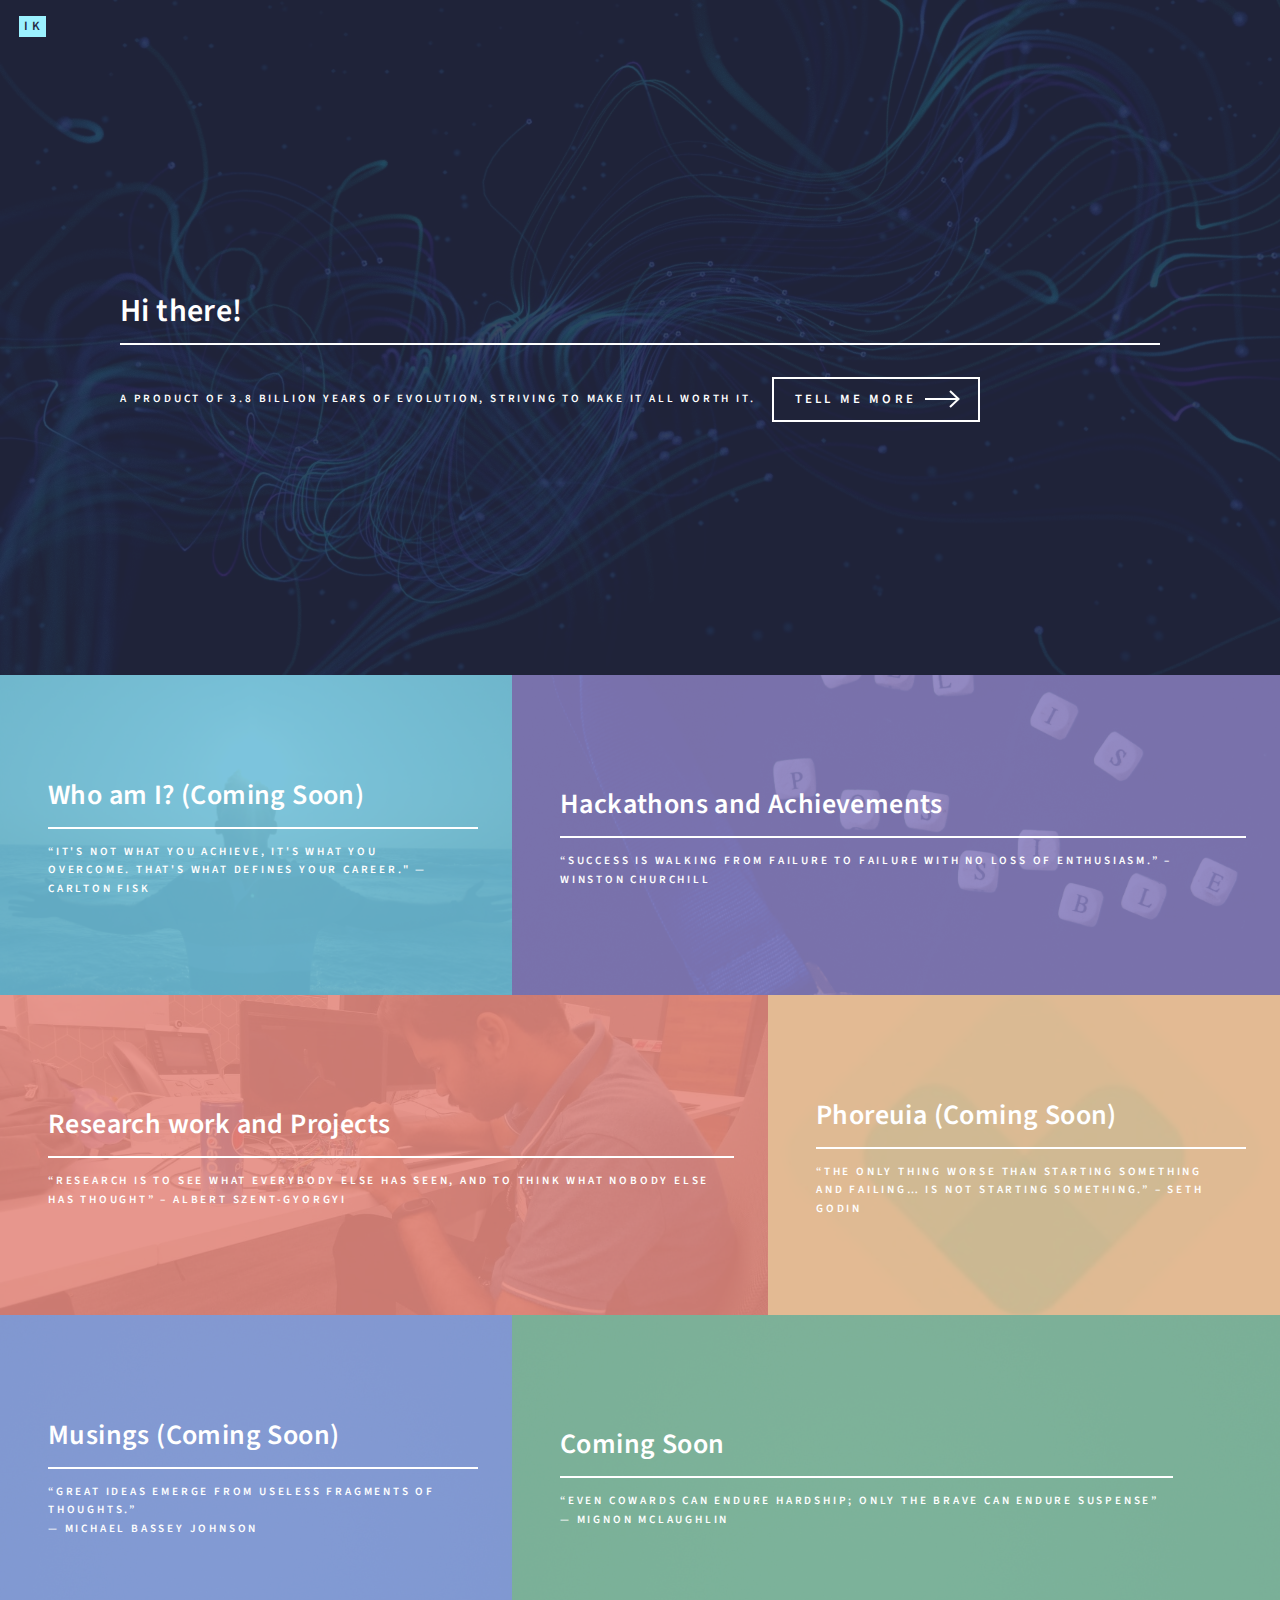
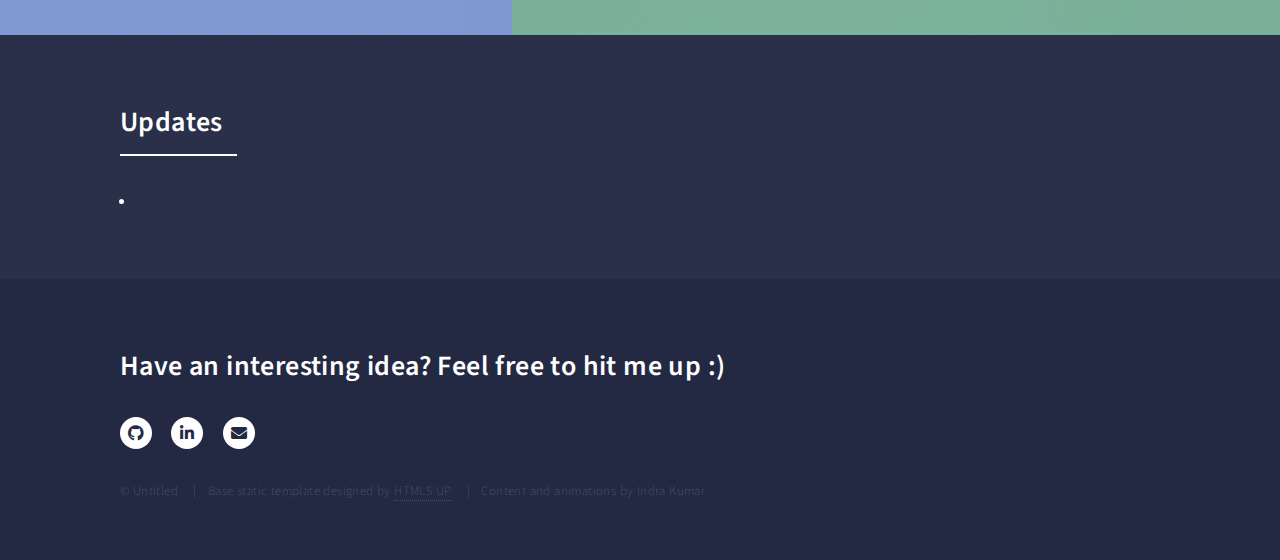
==== commit 837a7a21: "revert" ====
--- a/index.html
+++ b/index.html
@@ -7,14 +7,7 @@
 <html>
 
 <head><!-- Global site tag (gtag.js) - Google Analytics -->
-	<script async src="https://www.googletagmanager.com/gtag/js?id=G-6YKSWSK0YE"></script>
-	<script>
-	  window.dataLayer = window.dataLayer || [];
-	  function gtag(){dataLayer.push(arguments);}
-	  gtag('js', new Date());
 	
-	  gtag('config', 'G-6YKSWSK0YE');
-	</script>
 	<title>Indra Kumar</title>
 	<meta charset="utf-8" />
 	<meta name="viewport" content="width=device-width, initial-scale=1, user-scalable=no" />
@@ -132,7 +125,7 @@
 						<h2>Updates</h2>
 					</header>
 					<ul>
-<li> <b>Exchange student at the University of Twente, Netherlands.</b></li>
+<li></li>
 </ul>
 					
 				</div>
